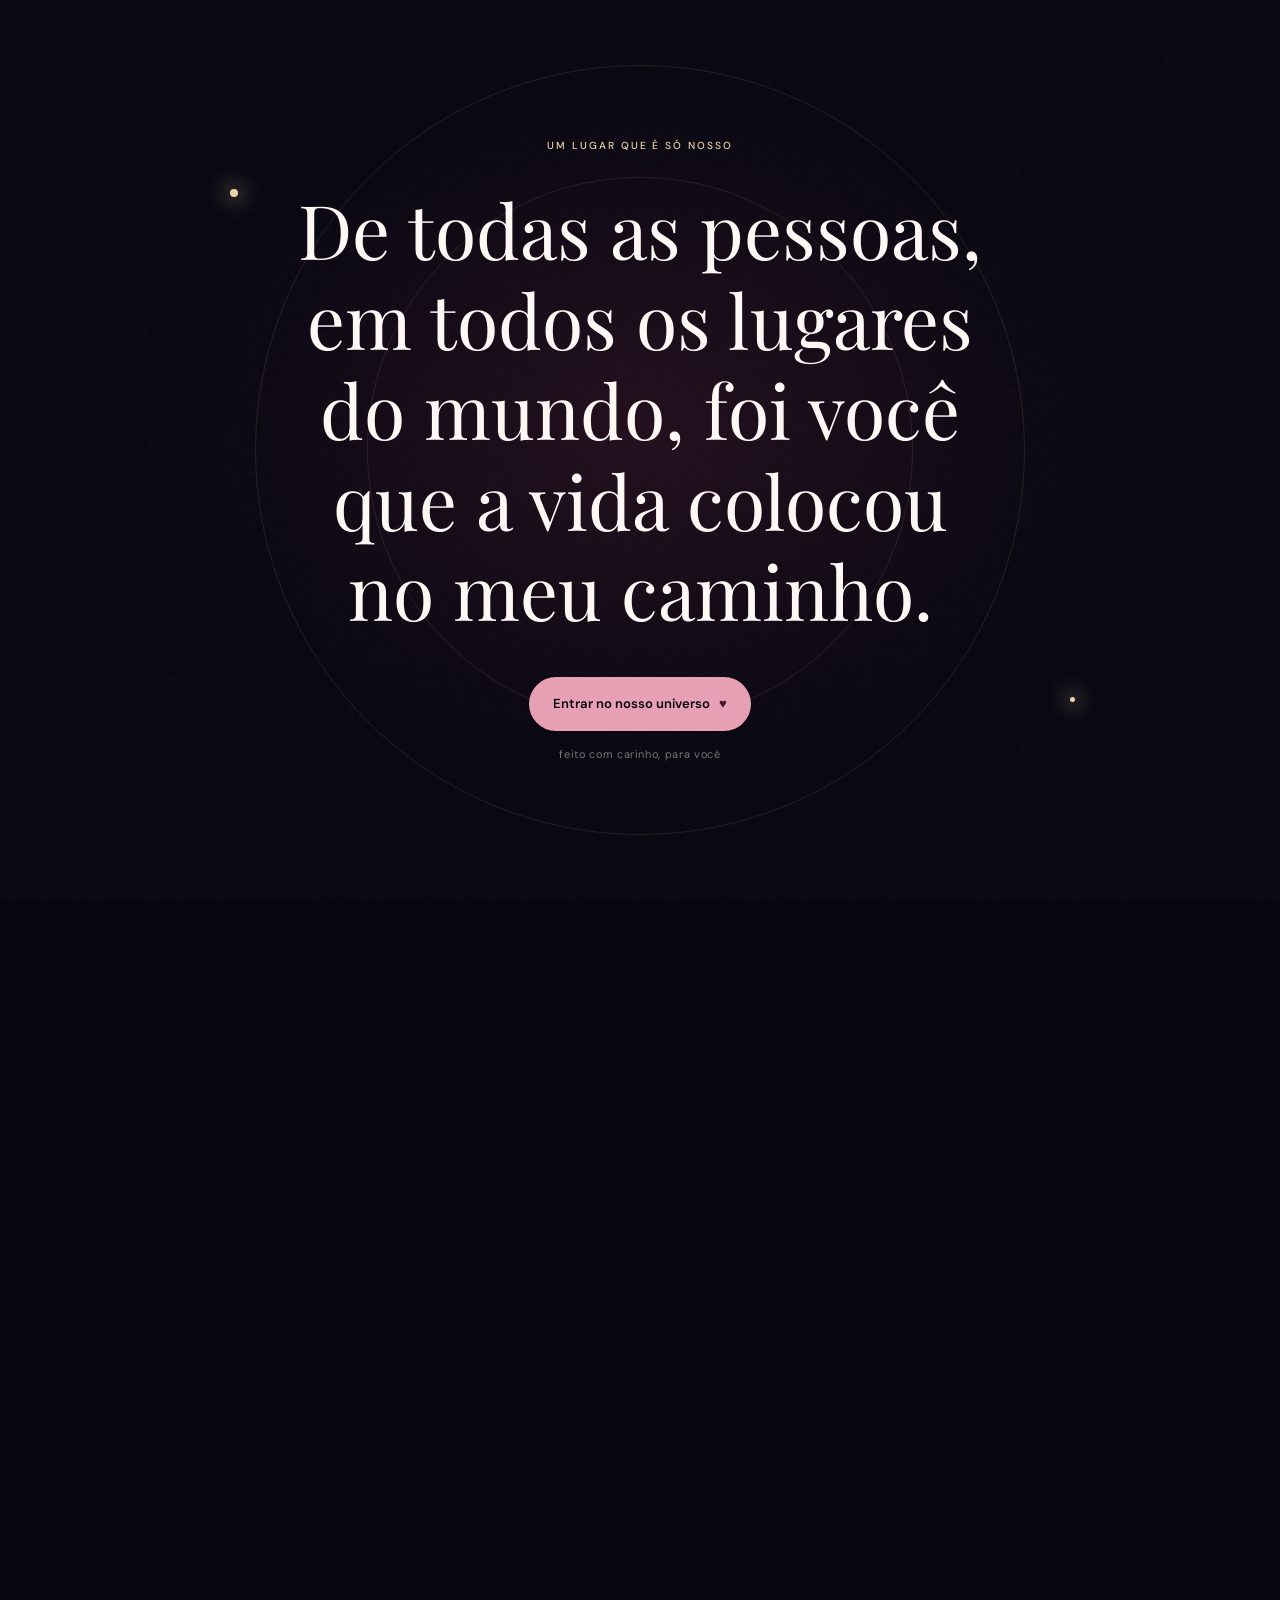
==== index.html @ 0da89ae6 "Publicação inicial - Nosso Universo" ====
<!doctype html>
<html lang="pt-BR">
<head>
	<meta charset="utf-8">
	<meta name="viewport" content="width=device-width, initial-scale=1">
	<meta name="theme-color" content="#080711">
	<meta name="description" content="Um pequeno universo feito de tudo o que existe entre nós.">
	<title>Nosso Universo</title>
	<link rel="preconnect" href="https://fonts.googleapis.com">
	<link rel="preconnect" href="https://fonts.gstatic.com" crossorigin>
	<link href="https://fonts.googleapis.com/css2?family=DM+Sans:wght@400;500;600&family=Playfair+Display:ital,wght@0,400;0,500;0,600;1,400;1,500&display=swap" rel="stylesheet">
	<link rel="stylesheet" href="style.css">
	<script src="config.js" defer></script>
	<script src="script.js" defer></script>
</head>
<body>
	<div class="ambient ambient--one" aria-hidden="true"></div>
	<div class="ambient ambient--two" aria-hidden="true"></div>
	<div class="site-stars" id="site-stars" aria-hidden="true"></div>

	<main>
		<section class="intro" id="intro" aria-labelledby="intro-title">
			<div class="intro__grain" aria-hidden="true"></div>
			<div class="intro__content">
				<p class="eyebrow intro__eyebrow">um lugar que é só nosso</p>
				<h1 id="intro-title">De todas as pessoas, em todos os lugares do mundo, foi você que a vida colocou no meu caminho.</h1>
				<button class="button button--primary intro__enter" id="enter-button" type="button">
					Entrar no nosso universo <span aria-hidden="true">&#9829;</span>
				</button>
				<span class="intro__hint">feito com carinho, para você</span>
			</div>
			<span class="intro__orbit intro__orbit--one" aria-hidden="true"></span>
			<span class="intro__orbit intro__orbit--two" aria-hidden="true"></span>
		</section>

		<div class="experience" id="experience" aria-hidden="true">
			<header class="topbar">
				<a class="wordmark" href="#inicio" aria-label="Nosso Universo, início"><span class="wordmark__spark">✳</span> nosso universo</a>
				<nav class="topbar__nav" aria-label="Navegação principal">
					<a href="#historia">Nossa história</a>
					<a href="#estrelas">O que amo</a>
					<a href="#carta">A carta</a>
				</nav>
				<div class="music" id="music-widget">
					<button class="music__toggle" id="music-toggle" type="button" aria-label="Tocar nossa música" title="Tocar nossa música">
						<span class="music__icon" aria-hidden="true">♪</span>
						<span class="music__bars" aria-hidden="true"><i></i><i></i><i></i></span>
					</button>
					<div class="music__details">
						<span class="music__title">a nossa música</span>
						<label class="music__volume" for="music-volume"><span class="sr-only">Volume</span><input id="music-volume" type="range" min="0" max="1" step="0.01" value="0.55"></label>
					</div>
					<audio id="our-audio" src="assets/audio/nossa-musica.mp3" loop preload="none"></audio>
				</div>
			</header>

			<section class="hero section-shell" id="inicio">
				<div class="hero__copy reveal">
					<p class="eyebrow">um universo inteiro cabe em nós</p>
					<h2>O meu lugar<br>favorito é <em>com você.</em></h2>
					<p class="hero__lead">Entre tantas possibilidades, existe essa certeza bonita: a vida fica mais leve quando é vivida ao seu lado.</p>
					<a class="text-link" href="#historia">Deslize para descobrir <span aria-hidden="true">↓</span></a>
				</div>
				<div class="hero__art" aria-hidden="true">
					<div class="hero__halo"></div>
					<div class="hero__moon"></div>
					<span class="hero__constellation hero__constellation--a">✦</span>
					<span class="hero__constellation hero__constellation--b">✧</span>
					<span class="hero__constellation hero__constellation--c">✦</span>
					<span class="hero__orbit-line"></span>
					<span class="hero__art-caption">sob o mesmo céu</span>
				</div>
				<span class="hero__index" aria-hidden="true">01 — 07</span>
			</section>

			<section class="story section-shell section-shell--line" id="historia">
				<div class="section-heading reveal">
					<p class="eyebrow">capítulo um</p>
					<h2>O caminho até <em>nós.</em></h2>
					<p class="section-heading__note">Cada instante que merece morar para sempre.</p>
				</div>
				<div class="timeline" id="timeline" aria-live="polite"></div>
				<p class="empty-note" id="timeline-empty">Nossa história está esperando pelas suas datas, fotos e palavras. Adicione as memórias em <code>config.js</code>.</p>
			</section>

			<section class="constellation section-shell" id="estrelas">
				<div class="section-heading section-heading--center reveal">
					<p class="eyebrow">capítulo dois</p>
					<h2>Tudo o que amo <em>em você.</em></h2>
					<p class="section-heading__note">Toque nas estrelas. Cada uma guarda um pedacinho do que sinto.</p>
				</div>
				<div class="star-field" id="star-field" aria-label="Estrelas com mensagens românticas"></div>
				<div class="star-message" id="star-message" aria-live="polite"><span class="star-message__spark" aria-hidden="true">✦</span><p>Há coisas bonitas que merecem ser descobertas devagar.</p></div>
				<button class="secret secret--star" id="secret-star" type="button" aria-label="Descobrir uma surpresa especial" title="Uma surpresa para você">✧</button>
			</section>

			<section class="album-section section-shell" id="galeria">
				<div class="section-heading section-heading--center reveal">
					<p class="eyebrow">capítulo três</p>
					<h2>Nossa história, página por página <span aria-hidden="true">&#10084;&#65039;</span></h2>
					<p class="section-heading__note">Um álbum para voltar aos instantes que fazem o nosso mundo.</p>
				</div>
				<div class="album-cover" id="album-cover">
					<div class="album-cover__book">
						<div class="album-cover__image-wrap"><img id="album-cover-image" alt="Fotografia na capa do álbum" fetchpriority="high"></div>
						<div class="album-cover__emboss" aria-hidden="true">✦</div>
						<div class="album-cover__title"><span>nosso universo</span><h3>Nossa história,<br>página por página <i aria-hidden="true">♥</i></h3></div>
					</div>
					<button class="button button--primary album-open" id="album-open" type="button">Abrir nosso álbum <span aria-hidden="true">↗</span></button>
				</div>
				<p class="album-resource-status" id="album-resource-status" aria-live="polite" hidden></p>
				<p class="album-error" id="album-error" aria-live="polite" hidden></p>
				<div class="album-reader" id="album-reader" hidden>
					<div class="album-book" id="album-book" aria-label="Álbum de memórias aberto">
						<div class="album-spread" id="album-spread" aria-live="polite"></div>
						<div class="album-turn-sheet" id="album-turn-sheet" aria-hidden="true"></div>
						<span class="album-book__spine" aria-hidden="true"></span>
					</div>
					<div class="album-controls">
						<button class="album-control" id="album-prev" type="button" aria-label="Virar para a página anterior" title="Página anterior">←</button>
						<p class="album-page-count" id="album-page-count" aria-live="polite"></p>
						<button class="album-control" id="album-next" type="button" aria-label="Virar para a próxima página" title="Próxima página">→</button>
					</div>
					<p class="album-swipe-hint">deslize ou use as setas para virar as páginas</p>
				</div>
			</section>

			<section class="small-world section-shell section-shell--line" id="mundo">
				<div class="section-heading reveal">
					<p class="eyebrow">capítulo três</p>
					<h2>O nosso pequeno <em>mundo.</em></h2>
					<p class="section-heading__note">Coisas pequenas que, juntas, viram tudo.</p>
				</div>
				<div class="memory-grid" id="memory-grid"></div>
				<p class="demo-note">Os cartões abaixo são exemplos editáveis, não lembranças reais. Troque pelos detalhes de vocês em <code>config.js</code>.</p>
				<button class="secret secret--heart" id="secret-heart" type="button" aria-label="Abrir uma lembrança escondida" title="Uma lembrança escondida"><span aria-hidden="true">♥</span></button>
			</section>

			<section class="letter-section section-shell section-shell--line" id="carta">
				<div class="section-heading section-heading--center reveal">
					<p class="eyebrow">capítulo cinco</p>
					<h2>Uma carta <em>só para você.</em></h2>
					<p class="section-heading__note">Escrevi com o coração. Abra quando quiser.</p>
				</div>
				<button class="envelope" id="envelope" type="button" aria-expanded="false" aria-controls="love-letter">
					<span class="envelope__letter" aria-hidden="true"><span>para você, com amor</span></span>
					<span class="envelope__body" aria-hidden="true"></span>
					<span class="envelope__flap" aria-hidden="true"></span>
					<span class="envelope__seal" aria-hidden="true">♥</span>
					<span class="envelope__instruction">toque para abrir</span>
				</button>
				<article class="love-letter" id="love-letter" hidden>
					<p class="love-letter__salute" id="letter-salutation">Meu amor,</p>
					<div class="love-letter__text" id="letter-text"></div>
					<p class="love-letter__signoff" id="letter-signoff">Com todo o meu amor.</p>
				</article>
				<button class="secret secret--envelope" id="secret-envelope" type="button" aria-label="Abrir mais uma surpresa" title="Mais uma surpresa">✉</button>
			</section>

			<section class="counter-section section-shell" id="contador">
				<div class="counter__ornament" aria-hidden="true">✧</div>
				<p class="eyebrow reveal">capítulo seis</p>
				<h2 class="reveal">Há todo esse tempo,<br>minha escolha continua <em>sendo você.</em></h2>
				<div class="counter" id="counter" aria-live="polite">
					<div class="counter__units" id="counter-units">
						<div class="counter__unit"><span id="count-days">0</span><small>dias</small></div>
						<span class="counter__separator">:</span>
						<div class="counter__unit"><span id="count-hours">00</span><small>horas</small></div>
						<span class="counter__separator">:</span>
						<div class="counter__unit"><span id="count-minutes">00</span><small>minutos</small></div>
						<span class="counter__separator">:</span>
						<div class="counter__unit"><span id="count-seconds">00</span><small>segundos</small></div>
					</div>
					<p class="counter__empty" id="counter-empty">O tempo de vocês começa a contar quando a data estiver em <code>config.js</code>.</p>
				</div>
			</section>

			<section class="finale" id="finale">
				<div class="finale__sky" id="finale-sky" aria-hidden="true"></div>
				<div class="finale__content" id="finale-content">
					<p class="eyebrow">e agora, o meu maior desejo</p>
					<h2>Quer saber qual é<br>o meu maior desejo?</h2>
					<button class="button button--primary" id="wish-button" type="button">Descobrir meu desejo <span aria-hidden="true">&#9829;</span></button>
				</div>
				<div class="finale__reveal" id="finale-reveal" aria-live="polite">
					<div class="finale__photos" id="finale-photos"></div>
					<p class="finale__wish">Que todas as minhas próximas histórias tenham você.</p>
					<p class="finale__love">Eu te amo. <span aria-hidden="true">&#9829;</span></p>
				</div>
				<div class="finale__footer">com amor, em todos os universos <span aria-hidden="true">✦</span></div>
			</section>
		</div>
	</main>

	<div class="modal" id="photo-modal" role="dialog" aria-modal="true" aria-label="Fotografia ampliada" hidden>
		<button class="modal__close" id="modal-close" type="button" aria-label="Fechar fotografia">×</button>
		<img class="modal__image" id="modal-image" alt="">
		<p class="modal__caption" id="modal-caption"></p>
	</div>
	<div class="toast" id="toast" role="status" aria-live="polite"></div>
</body>
</html>
---- style.css ----
:root {
  color-scheme: dark;
  --night: #080711;
  --wine: #42172b;
  --rose: #e8a0b5;
  --gold: #e9d4a7;
  --warm-white: #fff7f4;
  --muted: #b6aab0;
  --serif: "Playfair Display", "Iowan Old Style", Georgia, serif;
  --sans: "DM Sans", "Avenir Next", sans-serif;
  --pointer-x: 0px;
  --pointer-y: 0px;
  font-family: var(--sans);
  background: var(--night);
  color: var(--warm-white);
  font-synthesis: none;
  text-rendering: optimizeLegibility;
  scroll-behavior: smooth;
  scroll-padding-top: 5rem;
}

* { box-sizing: border-box; }
body { margin: 0; min-width: 320px; background: var(--night); color: var(--warm-white); overflow-x: hidden; }
body.is-open { overflow-y: auto; }
body.has-modal { overflow: hidden; }
button, input { font: inherit; }
button, a { -webkit-tap-highlight-color: transparent; }
button { color: inherit; }
a { color: inherit; text-decoration: none; }
button:focus-visible, a:focus-visible, input:focus-visible, img:focus-visible { outline: 2px solid var(--gold); outline-offset: 5px; }
[hidden] { display: none !important; }
.sr-only { position: absolute; width: 1px; height: 1px; padding: 0; margin: -1px; overflow: hidden; clip: rect(0, 0, 0, 0); white-space: nowrap; border: 0; }
.ambient { position: fixed; z-index: -2; width: 44rem; height: 44rem; border-radius: 50%; filter: blur(100px); opacity: .13; pointer-events: none; }
.ambient--one { top: 10%; left: -28rem; background: var(--wine); }
.ambient--two { top: 56%; right: -34rem; background: #75414f; opacity: .09; }
.site-stars { position: fixed; z-index: -1; inset: 0; pointer-events: none; overflow: hidden; opacity: .5; }
.site-star, .finale-star { position: absolute; left: var(--x); top: var(--y); width: var(--size); height: var(--size); border-radius: 50%; background: #fff8f1; opacity: .3; box-shadow: 0 0 7px rgba(255, 247, 244, .42); animation: twinkle 5s ease-in-out var(--delay) infinite alternate; }
@keyframes twinkle { to { opacity: .9; transform: scale(1.7); } }

.intro { position: fixed; z-index: 20; inset: 0; display: grid; place-items: center; min-height: 100svh; padding: 2rem 1.4rem; overflow: hidden; background: radial-gradient(ellipse at 50% 48%, rgba(66, 23, 43, .46), transparent 49%), #080711; transition: opacity 1.2s ease, transform 1.4s cubic-bezier(.7, 0, .2, 1), visibility 1.2s; }
.intro::before, .intro::after { position: absolute; content: ""; width: min(94vw, 48rem); aspect-ratio: 1; border: 1px solid rgba(233, 212, 167, .11); border-radius: 50%; transform: translate(var(--pointer-x), var(--pointer-y)); transition: transform 1s ease-out; }
.intro::after { width: min(68vw, 34rem); border-color: rgba(232, 160, 181, .12); }
.intro__grain { position: absolute; inset: 0; opacity: .12; background-image: url("data:image/svg+xml,%3Csvg viewBox='0 0 180 180' xmlns='http://www.w3.org/2000/svg'%3E%3Cfilter id='n'%3E%3CfeTurbulence type='fractalNoise' baseFrequency='.9' numOctaves='4' stitchTiles='stitch'/%3E%3C/filter%3E%3Crect width='100%25' height='100%25' filter='url(%23n)' opacity='.18'/%3E%3C/svg%3E"); pointer-events: none; }
.intro__content { position: relative; z-index: 1; display: flex; flex-direction: column; align-items: center; width: min(100%, 51rem); text-align: center; animation: intro-rise 1.8s .25s both; }
@keyframes intro-rise { from { opacity: 0; transform: translateY(24px); } to { opacity: 1; transform: translateY(0); } }
.eyebrow { margin: 0 0 1.35rem; color: var(--gold); font-size: .64rem; font-weight: 500; letter-spacing: .19em; text-transform: uppercase; }
.intro__eyebrow { margin-bottom: 2rem; }
.intro h1 { max-width: 48rem; margin: 0; font-family: var(--serif); font-size: clamp(2.15rem, 6vw, 4.7rem); font-weight: 400; line-height: 1.2; text-wrap: balance; }
.button { position: relative; display: inline-flex; min-height: 3.4rem; align-items: center; justify-content: center; gap: .55rem; padding: .8rem 1.45rem; border: 1px solid transparent; border-radius: 999px; cursor: pointer; transition: transform .3s ease, box-shadow .3s ease, background .3s ease; }
.button:hover { transform: translateY(-3px); box-shadow: 0 12px 35px rgba(232, 160, 181, .16); }
.button:active { transform: translateY(0) scale(.98); }
.button--primary { margin-top: 2.6rem; color: var(--night); background: var(--rose); font-size: .82rem; font-weight: 600; }
.button--primary span { color: var(--wine); }
.intro__hint { margin-top: 1rem; color: rgba(255, 247, 244, .45); font-size: .68rem; letter-spacing: .06em; }
.intro__orbit { position: absolute; width: 8px; height: 8px; border-radius: 50%; background: var(--gold); box-shadow: 0 0 20px 5px rgba(233, 212, 167, .35); }
.intro__orbit--one { top: 21%; left: 18%; animation: float 8s ease-in-out infinite; }
.intro__orbit--two { right: 16%; bottom: 22%; width: 5px; height: 5px; animation: float 11s ease-in-out infinite reverse; }
@keyframes float { 50% { transform: translate(15px, -20px); } }
.intro.is-leaving { opacity: 0; transform: scale(1.06); visibility: hidden; }

.experience { opacity: 0; visibility: hidden; transition: opacity 1.4s ease; }
.experience.is-entering { opacity: 1; visibility: visible; }
.topbar { position: absolute; z-index: 5; top: 0; left: 0; display: flex; width: 100%; height: 5.2rem; align-items: center; justify-content: space-between; padding: 0 clamp(1.2rem, 6vw, 6rem); border-bottom: 1px solid rgba(255, 247, 244, .07); background: rgba(8, 7, 17, .45); backdrop-filter: blur(18px); }
.wordmark { display: flex; align-items: center; gap: .55rem; font-family: var(--serif); font-size: 1.05rem; }
.wordmark__spark { color: var(--gold); font-family: var(--sans); font-size: .95rem; }
.topbar__nav { display: flex; gap: clamp(1rem, 3vw, 2.6rem); color: #c9bec2; font-size: .72rem; }
.topbar__nav a { transition: color .2s ease; }
.topbar__nav a:hover { color: var(--rose); }
.music { display: flex; align-items: center; gap: .65rem; }
.music__toggle { position: relative; display: grid; width: 2.6rem; height: 2.6rem; place-items: center; border: 1px solid rgba(233, 212, 167, .35); border-radius: 50%; background: rgba(255,255,255,.025); cursor: pointer; }
.music__icon { color: var(--gold); font-size: 1.15rem; }
.music__bars { position: absolute; bottom: -.25rem; display: flex; height: 0; align-items: end; gap: 2px; opacity: 0; transition: opacity .25s; }
.music__bars i { width: 2px; height: 5px; background: var(--rose); animation: equalize .5s ease-in-out infinite alternate; }
.music__bars i:nth-child(2) { animation-delay: .2s; }.music__bars i:nth-child(3) { animation-delay: .35s; }
.music.is-playing .music__bars { opacity: 1; }
@keyframes equalize { to { height: 12px; } }
.music__details { display: grid; gap: .24rem; }
.music__title { color: #ddd1d2; font-size: .61rem; white-space: nowrap; }
.music__volume input { display: block; width: 5rem; height: 3px; accent-color: var(--rose); cursor: pointer; }
.music.is-unavailable .music__title { color: #ad979c; }

.section-shell { position: relative; width: min(100% - 3rem, 74rem); margin-inline: auto; padding-block: clamp(6rem, 12vw, 10.5rem); }
.section-shell--line { border-top: 1px solid rgba(255, 247, 244, .1); }
.hero { display: grid; min-height: min(100svh, 900px); grid-template-columns: 1.08fr .92fr; align-items: center; padding-top: 9rem; padding-bottom: 6rem; }
.hero__copy { position: relative; z-index: 1; max-width: 34rem; padding-bottom: 2rem; }
.hero h2, .section-heading h2, .counter-section h2 { margin: 0; font-family: var(--serif); font-size: clamp(2.6rem, 6.3vw, 5.25rem); font-weight: 400; line-height: 1.06; text-wrap: balance; }
h2 em { color: var(--rose); font-weight: 400; }
.hero__lead { max-width: 26rem; margin: 1.8rem 0 2rem; color: var(--muted); font-size: .95rem; line-height: 1.8; }
.text-link { display: inline-flex; align-items: center; gap: .8rem; color: var(--gold); font-size: .74rem; }
.text-link span { font-size: 1rem; transition: transform .2s; }
.text-link:hover span { transform: translateY(4px); }
.hero__art { position: relative; display: grid; min-height: 26rem; place-items: center; transform: translate(var(--pointer-x), var(--pointer-y)); transition: transform 1s ease-out; }
.hero__halo { position: absolute; width: min(90%, 28rem); aspect-ratio: 1; border: 1px solid rgba(233, 212, 167, .16); border-radius: 50%; box-shadow: 0 0 100px rgba(66, 23, 43, .18), inset 0 0 60px rgba(66, 23, 43, .1); }
.hero__moon { position: relative; width: clamp(10rem, 27vw, 18rem); aspect-ratio: 1; border-radius: 50%; background: radial-gradient(circle at 35% 33%, #f8e2d4 0, #e8a0b5 16%, #a65872 38%, #42172b 72%, rgba(8,7,17,.4) 74%); box-shadow: 0 0 65px rgba(232, 160, 181, .18), inset -18px -20px 35px rgba(8,7,17,.6); }
.hero__moon::after { position: absolute; inset: -2rem; border: 1px solid rgba(232, 160, 181, .22); border-radius: 50%; content: ""; transform: scaleY(.26) rotate(-23deg); }
.hero__orbit-line { position: absolute; width: 110%; height: 32%; border: 1px solid rgba(233, 212, 167, .4); border-radius: 50%; transform: rotate(-23deg); }
.hero__constellation { position: absolute; z-index: 1; color: var(--gold); text-shadow: 0 0 18px var(--gold); }
.hero__constellation--a { top: 18%; left: 25%; font-size: 1.1rem; }.hero__constellation--b { top: 27%; right: 16%; color: var(--rose); font-size: 1.5rem; }.hero__constellation--c { bottom: 17%; right: 27%; font-size: .8rem; }
.hero__art-caption { position: absolute; right: 4%; bottom: 5%; color: rgba(233,212,167,.62); font-family: var(--serif); font-size: .9rem; font-style: italic; }
.hero__index { position: absolute; right: 0; bottom: 3.3rem; color: rgba(255,247,244,.36); font-size: .6rem; letter-spacing: .12em; }
.section-heading { max-width: 42rem; margin-bottom: 3.5rem; }
.section-heading h2 { font-size: clamp(2.5rem, 5.7vw, 4.3rem); }
.section-heading__note { margin: 1.1rem 0 0; color: var(--muted); font-size: .88rem; line-height: 1.7; }
.section-heading--center { margin-inline: auto; text-align: center; }
.reveal { opacity: 0; transform: translateY(25px); transition: opacity .8s ease, transform .8s cubic-bezier(.2,.7,.2,1); }
.reveal.is-visible { opacity: 1; transform: translateY(0); }

.timeline { position: relative; display: grid; gap: 2.5rem; padding-block: .5rem; }
.timeline:empty { display: none; }
.timeline:before { position: absolute; top: 1.5rem; bottom: 1.5rem; left: 50%; width: 1px; background: linear-gradient(transparent, rgba(233,212,167,.5), rgba(232,160,181,.28), transparent); content: ""; }
.timeline-item { position: relative; display: grid; width: calc(50% - 2.5rem); grid-template-columns: minmax(0, 1.1fr) minmax(0, .9fr); align-items: center; gap: 1.5rem; }
.timeline-item--right { margin-left: calc(50% + 2.5rem); }
.timeline-item__dot { position: absolute; top: 50%; right: -3.08rem; width: 9px; height: 9px; border: 1px solid var(--gold); border-radius: 50%; background: var(--night); box-shadow: 0 0 14px rgba(233,212,167,.5); transform: translateY(-50%); }
.timeline-item--right .timeline-item__dot { right: auto; left: -3.08rem; }
.photo-button, .photo-placeholder { display: grid; width: 100%; aspect-ratio: 1.15; place-items: center; overflow: hidden; border: 1px solid rgba(233,212,167,.18); background: linear-gradient(145deg, rgba(66,23,43,.48), rgba(255,247,244,.035)); }
.photo-button { padding: 0; cursor: zoom-in; }.photo-button img { width: 100%; height: 100%; object-fit: cover; transition: transform .55s; }.photo-button:hover img { transform: scale(1.045); }
.photo-placeholder { align-content: center; gap: .45rem; color: rgba(233,212,167,.65); }.photo-placeholder span { font-size: 1.5rem; }.photo-placeholder small { font-size: .61rem; letter-spacing: .08em; text-transform: uppercase; }
.timeline-item__copy h3 { margin: .4rem 0 .55rem; font-family: var(--serif); font-size: 1.55rem; font-weight: 400; }.timeline-item__copy > p:last-child { margin: 0; color: var(--muted); font-size: .79rem; line-height: 1.7; }.timeline-item__copy .eyebrow { margin: 0; font-size: .57rem; }
.empty-note { margin: 0 auto; max-width: 32rem; padding: 1.5rem; border: 1px solid rgba(233,212,167,.15); color: var(--muted); font-size: .78rem; line-height: 1.8; text-align: center; }
code { color: var(--gold); font-family: var(--sans); font-size: .93em; }

.constellation { min-height: 47rem; overflow: hidden; }
.star-field { position: relative; width: min(100%, 59rem); height: clamp(20rem, 47vw, 31rem); margin: 0 auto; border: 1px solid rgba(233,212,167,.1); background: radial-gradient(ellipse at 50% 50%, rgba(66,23,43,.18), transparent 68%); }
.star-field::before, .star-field::after { position: absolute; inset: 12% 18%; border: 1px solid rgba(233,212,167,.07); border-radius: 50%; content: ""; transform: rotate(-18deg); pointer-events: none; }
.star-field::after { inset: 24% 7%; transform: rotate(17deg); }
.reason-star { position: absolute; left: var(--x); top: var(--y); display: grid; width: 2.55rem; height: 2.55rem; place-items: center; border: 0; border-radius: 50%; background: transparent; color: rgba(233,212,167,.58); cursor: pointer; transform: translate(-50%,-50%); transition: color .35s, text-shadow .35s, scale .35s; animation: star-pulse 4.5s ease-in-out var(--delay) infinite; }
.reason-star span { font-size: 1rem; }.reason-star:hover, .reason-star.is-discovered { color: var(--rose); text-shadow: 0 0 15px var(--rose); scale: 1.3; }.reason-star.is-current { color: var(--gold); text-shadow: 0 0 18px var(--gold); }
@keyframes star-pulse { 50% { opacity: .54; } }
.star-message { display: flex; min-height: 4.5rem; align-items: center; justify-content: center; gap: .7rem; max-width: 35rem; margin: 1.2rem auto 0; padding: .8rem 1.2rem; color: var(--muted); text-align: center; transition: color .5s, transform .5s; }
.star-message.is-lit { color: var(--warm-white); transform: translateY(-3px); }.star-message__spark { color: var(--gold); }.star-message p { margin: 0; font-family: var(--serif); font-size: 1.05rem; font-style: italic; line-height: 1.6; }
.secret { position: absolute; display: grid; width: 2.7rem; height: 2.7rem; place-items: center; border: 1px solid rgba(233,212,167,.28); border-radius: 50%; background: rgba(8,7,17,.65); color: var(--gold); cursor: pointer; transition: transform .3s, box-shadow .3s; }
.secret:hover { transform: scale(1.14) rotate(8deg); box-shadow: 0 0 25px rgba(233,212,167,.17); }.secret--star { top: 17%; right: 11%; }
.memory-grid { display: grid; grid-template-columns: repeat(3, 1fr); gap: .9rem; perspective: 1000px; }
.memory-card { min-height: 12.5rem; padding: 0; border: 0; background: transparent; cursor: pointer; perspective: 850px; text-align: left; }
.memory-card__inner { position: relative; display: block; width: 100%; height: 100%; min-height: 12.5rem; transition: transform .7s cubic-bezier(.2,.7,.2,1); transform-style: preserve-3d; }.memory-card.is-flipped .memory-card__inner { transform: rotateY(180deg); }
.memory-card__face { position: absolute; inset: 0; display: flex; flex-direction: column; justify-content: space-between; padding: 1.3rem; border: 1px solid rgba(233,212,167,.16); backface-visibility: hidden; background: linear-gradient(145deg, rgba(66,23,43,.34), rgba(255,247,244,.025)); }
.memory-card__front small, .memory-card__back small { color: var(--gold); font-size: .56rem; letter-spacing: .14em; }.memory-card__front strong { max-width: 13rem; font-family: var(--serif); font-size: 1.35rem; font-weight: 400; line-height: 1.3; }.memory-card__front i { align-self: flex-end; color: var(--rose); font-size: 1.1rem; font-style: normal; }
.memory-card__back { justify-content: center; gap: 1.2rem; background: linear-gradient(145deg, rgba(66,23,43,.72), rgba(26,16,30,.82)); transform: rotateY(180deg); }.memory-card__back span { color: #e5d9db; font-family: var(--serif); font-size: 1.05rem; line-height: 1.5; }
.demo-note { margin: 1.2rem 0 0; color: rgba(182,170,176,.7); font-size: .69rem; line-height: 1.7; }.secret--heart { right: 0; bottom: 5rem; color: var(--rose); }

.album-section { width: min(100% - 3rem, 78rem); padding-bottom: clamp(6rem, 12vw, 10rem); }
.album-loading, .album-error, .album-resource-status { max-width: 38rem; margin: 1rem auto 0; padding: 1rem 1.2rem; border: 1px solid rgba(233,212,167,.15); color: var(--muted); font-size: .72rem; line-height: 1.7; text-align: center; }
.album-error { border-color: rgba(232,160,181,.3); color: #dec2ca; }
.album-cover { display: grid; justify-items: center; gap: 2rem; padding: 1rem 0 2rem; perspective: 1600px; animation: album-arrive .9s both; }
@keyframes album-arrive { from { opacity: 0; transform: translateY(20px); } to { opacity: 1; transform: translateY(0); } }
.album-cover__book { position: relative; display: flex; width: min(82vw, 30rem); aspect-ratio: .76; align-items: center; justify-content: center; overflow: hidden; border: 1px solid rgba(233,212,167,.7); border-radius: 4px 12px 12px 4px; background: radial-gradient(ellipse at 70% 22%, rgba(232,160,181,.18), transparent 40%), linear-gradient(105deg, #28101d 0 4%, #42172b 4.5% 100%); box-shadow: 12px 18px 0 -7px #26111b, 17px 25px 48px rgba(0,0,0,.52), inset 8px 0 10px rgba(0,0,0,.25); transform-style: preserve-3d; transition: transform .85s cubic-bezier(.2,.7,.2,1), box-shadow .85s; }
.album-cover__book::before { position: absolute; inset: .65rem; border: 1px solid rgba(233,212,167,.38); border-radius: 2px 8px 8px 2px; content: ""; pointer-events: none; }
.album-cover__image-wrap { position: absolute; inset: 9% 12%; overflow: hidden; border: 5px solid #e8d5bf; background: #23101b; box-shadow: 0 10px 24px rgba(0,0,0,.34); transform: translateZ(2px); }
.album-cover__image-wrap img { display: block; width: 100%; height: 100%; object-fit: contain; background: #1a1017; }
.album-cover__title { position: absolute; z-index: 1; right: 12%; bottom: 12%; left: 12%; padding: 1rem .7rem; background: rgba(36,12,25,.79); color: var(--warm-white); text-align: center; text-shadow: 0 2px 12px #160912; }
.album-cover__title > span { color: var(--gold); font-size: .54rem; letter-spacing: .22em; text-transform: uppercase; }
.album-cover__title h3 { margin: .45rem 0 0; font-family: var(--serif); font-size: clamp(1.35rem, 4vw, 2rem); font-weight: 400; line-height: 1.25; }.album-cover__title i { color: var(--rose); font-size: .8em; font-style: normal; }
.album-cover__emboss { position: absolute; z-index: 2; top: 5%; right: 9%; color: var(--gold); font-size: 1.2rem; text-shadow: 0 0 15px rgba(233,212,167,.6); }
.album-open { margin-top: .2rem; }
.album-cover.is-opening .album-cover__book { transform: rotateY(-27deg) translateX(-8%); box-shadow: 28px 20px 50px rgba(0,0,0,.5); }
.album-reader { position: relative; width: 100%; perspective: 1800px; animation: album-arrive .6s both; }.album-reader.is-closing { animation: album-close .65s both; }
@keyframes album-close { to { opacity: 0; transform: scale(.94) translateY(14px); filter: blur(4px); } }
.album-book { position: relative; width: 100%; touch-action: pan-y; transform-style: preserve-3d; }
.album-spread { position: relative; display: grid; grid-template-columns: 1fr 1fr; min-height: 38rem; overflow: hidden; border: 1px solid rgba(233,212,167,.26); border-radius: 5px; background: #d8c6b3; box-shadow: 0 28px 75px rgba(0,0,0,.43), 0 0 0 7px rgba(66,23,43,.4), inset 0 0 20px rgba(53,26,34,.16); transform-style: preserve-3d; }
.album-spread::before { position: absolute; z-index: 4; top: 0; bottom: 0; left: 50%; width: 22px; background: linear-gradient(90deg, rgba(42,25,26,.1), rgba(38,21,24,.23) 45%, rgba(255,255,255,.32) 50%, rgba(44,23,24,.16)); content: ""; pointer-events: none; transform: translateX(-50%); }
.album-page { position: relative; min-width: 0; padding: 1rem; background: #eee2d0; color: #3d2930; }
.album-page--left { background: linear-gradient(90deg, #e1d1bf, #f3e8d8 10%, #f3e8d8); }.album-page--right { background: linear-gradient(90deg, #f3e8d8, #f3e8d8 90%, #e1d1bf); }
.album-page__paper { position: relative; display: flex; min-height: 36rem; height: 100%; flex-direction: column; padding: 1.4rem clamp(1.05rem, 2.3vw, 2rem) 2.6rem; border: 1px solid rgba(145,105,82,.12); background-color: #f2e8d9; background-image: radial-gradient(rgba(99,67,50,.08) .55px, transparent .7px), linear-gradient(115deg, rgba(255,255,255,.32), transparent 45%); background-size: 5px 5px, auto; box-shadow: inset 0 0 24px rgba(107,73,53,.075); }
.album-page--left .album-page__paper { box-shadow: inset -14px 0 18px -18px rgba(62,34,36,.55); }.album-page--right .album-page__paper { box-shadow: inset 14px 0 18px -18px rgba(62,34,36,.55); }
.album-page__heading { position: relative; z-index: 1; margin: .1rem 0 .85rem; text-align: center; }.album-page__label { color: #987452; font-size: .5rem; letter-spacing: .18em; text-transform: uppercase; }.album-page__heading h3 { max-width: 20rem; margin: .35rem auto 0; color: #4a2d37; font-family: var(--serif); font-size: clamp(1.2rem, 2vw, 1.75rem); font-weight: 400; line-height: 1.2; text-wrap: balance; }
.album-page__content { display: grid; flex: 1; min-height: 0; align-content: center; align-items: center; justify-items: center; gap: .55rem; }.album-content--duas-fotos { grid-template-columns: repeat(2, minmax(0,1fr)); }.album-content--destaque-romantico { grid-template-columns: 1.1fr .9fr; grid-template-rows: repeat(2, minmax(0,1fr)); }.album-content--mosaico-delicado, .album-content--scrapbook-divertido, .album-content--lembrancas-com-video { grid-template-columns: repeat(2, minmax(0,1fr)); grid-template-rows: repeat(2, minmax(0,1fr)); }.album-content--foto-e-videos { grid-template-columns: repeat(2, minmax(0,1fr)); grid-template-rows: 1.08fr .92fr; }.album-content--foto-e-video { grid-template-columns: repeat(2, minmax(0,1fr)); }
.album-content--destaque-romantico .album-photo:first-child { grid-row: span 2; }.album-content--foto-e-videos .album-photo:first-child { grid-row: span 2; }
.album-photo { position: relative; display: flex; width: 100%; min-width: 0; max-height: 100%; flex-direction: column; align-items: stretch; padding: .35rem .35rem .48rem; border: 1px solid rgba(83,57,51,.13); background: #fffaf0; box-shadow: 0 5px 12px rgba(58,38,38,.22); cursor: zoom-in; transform: rotate(var(--photo-tilt, 0deg)); transition: transform .35s ease, box-shadow .35s ease; }.album-photo:hover { z-index: 2; box-shadow: 0 9px 18px rgba(58,38,38,.27); transform: rotate(0) translateY(-3px) scale(1.02); }.album-photo--2 { --photo-tilt: 1.4deg; }.album-photo--3 { --photo-tilt: -1.6deg; }.album-photo--4 { --photo-tilt: 1deg; }
.album-photo img { display: block; width: 100%; height: 100%; min-height: 0; max-height: 15rem; flex: 1; object-fit: contain; background: #2a1c24; }.album-photo span { overflow: hidden; padding: .35rem .1rem 0; color: #765b57; font-family: var(--serif); font-size: .55rem; text-align: center; text-overflow: ellipsis; white-space: nowrap; }.album-photo .album-photo__missing { display: grid; min-height: 5rem; flex: 1; place-items: center; padding: .65rem; color: #765b57; font-size: .67rem; white-space: normal; }
.album-page__note { max-width: 25rem; margin: .75rem auto .3rem; color: #755e59; font-family: var(--serif); font-size: .78rem; font-style: italic; line-height: 1.45; text-align: center; }.album-page__footer { position: absolute; right: 1.4rem; bottom: .8rem; left: 1.4rem; color: #987c6d; font-size: .47rem; letter-spacing: .1em; text-align: center; text-transform: uppercase; }
.album-video { position: relative; display: grid; width: 100%; min-width: 0; min-height: 0; align-self: stretch; margin: 0; padding: .32rem .32rem 1.35rem; border: 1px solid rgba(83,57,51,.18); background: #fffaf0; box-shadow: 0 5px 12px rgba(58,38,38,.2); }.album-video video { display: block; width: 100%; height: 100%; min-height: 0; max-height: 14rem; object-fit: contain; background: #20151d; }.album-video__play { position: absolute; top: calc(50% - .6rem); left: 50%; display: grid; width: 2.6rem; height: 2.6rem; place-items: center; border: 1px solid rgba(255,247,244,.8); border-radius: 50%; background: rgba(66,23,43,.84); color: var(--warm-white); cursor: pointer; transform: translate(-50%,-50%); transition: transform .25s, background .25s; }.album-video__play:hover { background: #7a354f; transform: translate(-50%,-50%) scale(1.08); }.album-video__play span { margin-left: .14rem; font-size: .8rem; }.album-video.is-playing .album-video__play { opacity: 0; pointer-events: none; }.album-video figcaption { position: absolute; right: .3rem; bottom: .35rem; left: .3rem; color: #765b57; font-family: var(--serif); font-size: .58rem; font-style: italic; text-align: center; }
.album-closing { display: flex; flex: 1; flex-direction: column; align-items: center; justify-content: center; padding: 1rem .4rem; text-align: center; }.album-closing__ornament { color: #b38d58; font-size: 1.8rem; text-shadow: 0 0 12px rgba(179,141,88,.35); }.album-closing p { max-width: 21rem; margin: 1.1rem 0 1.8rem; color: #533744; font-family: var(--serif); font-size: clamp(1.3rem, 2.5vw, 2rem); font-style: italic; line-height: 1.5; text-wrap: balance; }.album-continue { min-height: 2.8rem; margin: 0; padding-inline: 1rem; font-size: .68rem; }
.album-fallback { display: flex; flex: 1; flex-direction: column; justify-content: center; gap: .75rem; padding: 1rem clamp(.8rem, 4vw, 2rem); color: #664f50; font-family: var(--serif); font-size: clamp(.9rem, 1.5vw, 1.1rem); line-height: 1.7; text-align: center; }.album-fallback p { margin: 0; }
.album-book__spine { position: absolute; z-index: 5; top: .4rem; bottom: .4rem; left: 50%; width: 1px; background: rgba(134,94,58,.38); box-shadow: 0 0 8px rgba(72,46,36,.2); pointer-events: none; }
.album-turn-sheet { position: absolute; z-index: 6; top: 0; right: 0; bottom: 0; width: 50%; border: 1px solid rgba(126,91,70,.2); background: linear-gradient(90deg, #d6c3ad, #f2e8d8 10%, #f2e8d8 85%, #dfcfbb); opacity: 0; backface-visibility: hidden; transform: rotateY(0); transform-origin: left center; pointer-events: none; }
.album-book.turn-next .album-turn-sheet { opacity: 1; animation: sheet-next .82s cubic-bezier(.45,.02,.22,1) both; }.album-book.turn-prev .album-turn-sheet { right: auto; left: 0; transform-origin: right center; opacity: 1; animation: sheet-prev .82s cubic-bezier(.45,.02,.22,1) both; }
@keyframes sheet-next { 0% { transform: rotateY(0); } 50% { box-shadow: -15px 4px 25px rgba(50,29,30,.24); } 100% { transform: rotateY(-180deg); } }@keyframes sheet-prev { 0% { transform: rotateY(0); } 50% { box-shadow: 15px 4px 25px rgba(50,29,30,.24); } 100% { transform: rotateY(180deg); } }
.album-controls { display: flex; align-items: center; justify-content: center; gap: 1.6rem; margin: 1.3rem auto 0; }.album-control { display: grid; width: 2.8rem; height: 2.8rem; place-items: center; border: 1px solid rgba(233,212,167,.36); border-radius: 50%; background: rgba(66,23,43,.3); color: var(--gold); font-size: 1.1rem; cursor: pointer; transition: background .25s, transform .25s, opacity .25s; }.album-control:hover:not(:disabled) { background: rgba(232,160,181,.18); transform: scale(1.06); }.album-control:disabled { opacity: .3; cursor: default; }.album-page-count { min-width: 9rem; margin: 0; color: rgba(255,247,244,.68); font-size: .65rem; letter-spacing: .08em; text-align: center; }.album-swipe-hint { margin: .55rem 0 0; color: rgba(182,170,176,.65); font-size: .58rem; text-align: center; }.album-reader.is-opening { animation: album-reader-open .85s both; }
@keyframes album-reader-open { from { opacity: 0; transform: rotateY(-9deg) scale(.96); } to { opacity: 1; transform: rotateY(0) scale(1); } }

.letter-section { display: grid; justify-items: center; }.letter-section .section-heading { margin-bottom: 2rem; }
.envelope { position: relative; width: min(84vw, 23rem); height: 15rem; margin: 1.5rem auto 2rem; padding: 0; border: 0; background: transparent; cursor: pointer; perspective: 1000px; }
.envelope__body { position: absolute; inset: 2.4rem 0 1.5rem; z-index: 2; background: linear-gradient(140deg, #5d273e, #351523); clip-path: polygon(0 0, 50% 60%, 100% 0, 100% 100%, 0 100%); box-shadow: 0 20px 50px rgba(0,0,0,.3); }
.envelope__flap { position: absolute; top: 2.4rem; left: 0; z-index: 3; width: 100%; height: 60%; background: linear-gradient(140deg, #7a3d54, #57223a); clip-path: polygon(0 0, 100% 0, 50% 100%); transform-origin: top; transition: transform .75s cubic-bezier(.3,.7,.2,1), z-index .01s .4s; }
.envelope__letter { position: absolute; z-index: 1; top: 3.4rem; left: 8%; display: grid; width: 84%; height: 8rem; place-items: start center; padding-top: 2.3rem; background: #f2e7dc; color: #744354; font-family: var(--serif); font-size: .87rem; font-style: italic; transition: transform .8s .2s; }
.envelope__seal { position: absolute; z-index: 4; top: 6.3rem; left: calc(50% - 1.15rem); display: grid; width: 2.3rem; height: 2.3rem; place-items: center; border: 1px solid rgba(233,212,167,.65); border-radius: 50%; background: #792d49; color: var(--gold); font-size: .8rem; transition: opacity .3s; }
.envelope__instruction { position: absolute; right: 0; bottom: -.5rem; left: 0; color: var(--muted); font-size: .65rem; letter-spacing: .08em; text-align: center; }
.envelope.is-open .envelope__flap { z-index: 0; transform: rotateX(180deg); }.envelope.is-open .envelope__letter { transform: translateY(-4rem); }.envelope.is-open .envelope__seal { opacity: 0; }
.love-letter { width: min(100%, 37rem); padding: clamp(1.6rem, 6vw, 3.5rem); border: 1px solid rgba(233,212,167,.35); background: repeating-linear-gradient(#f5ebdf 0 2.3rem, #e8d9cb 2.35rem 2.4rem); color: #39232c; box-shadow: 0 24px 70px rgba(0,0,0,.3); animation: paper-in .8s both; }
@keyframes paper-in { from { opacity: 0; transform: translateY(16px) rotate(-1deg); } to { opacity: 1; transform: translateY(0) rotate(0); } }
.love-letter__salute, .love-letter__signoff { font-family: var(--serif); font-size: 1.2rem; font-style: italic; }.love-letter__text { color: #513842; font-family: var(--serif); font-size: .98rem; line-height: 2.34rem; }.love-letter__text p { margin: 0 0 1.15rem; }.love-letter__signoff { margin-bottom: 0; text-align: right; }.secret--envelope { top: 50%; right: 0; }

.counter-section { display: flex; flex-direction: column; align-items: center; padding-block: 8rem 10rem; text-align: center; }.counter__ornament { margin-bottom: 1rem; color: var(--gold); font-size: 1.4rem; }.counter-section h2 { max-width: 46rem; font-size: clamp(2.25rem, 5vw, 3.8rem); }.counter { width: 100%; margin-top: 3rem; }.counter__units { display: flex; align-items: start; justify-content: center; gap: clamp(.55rem, 3vw, 2rem); }.counter__unit { display: grid; gap: .5rem; min-width: 3.5rem; }.counter__unit span { color: var(--gold); font-family: var(--serif); font-size: clamp(2rem, 6vw, 4rem); font-variant-numeric: tabular-nums; line-height: 1; }.counter__unit small { color: var(--muted); font-size: .63rem; }.counter__separator { padding-top: .2rem; color: rgba(233,212,167,.42); font-family: var(--serif); font-size: 2.3rem; }.counter__empty { max-width: 29rem; margin: 0 auto; color: var(--muted); font-size: .78rem; line-height: 1.8; }

.finale { position: relative; display: grid; min-height: min(100svh, 900px); place-items: center; overflow: hidden; border-top: 1px solid rgba(233,212,167,.14); background: radial-gradient(ellipse at 50% 68%, rgba(66,23,43,.55), transparent 55%), #080711; text-align: center; transition: background 2s ease; }
.finale.is-revealing { background: radial-gradient(ellipse at 50% 50%, rgba(26,12,24,.98), #030207 74%); }
.finale__sky { position: absolute; inset: 0; overflow: hidden; }.finale-star { width: 2px; height: 2px; opacity: .45; }.finale__content { position: relative; z-index: 2; padding: 2rem 1.2rem; transition: opacity 1s, transform 1s; }.finale__content h2 { margin: 0; font-family: var(--serif); font-size: clamp(2.35rem, 6.3vw, 5rem); font-weight: 400; line-height: 1.15; text-wrap: balance; }.finale__content .button { margin-top: 2.2rem; }.finale__content.is-fading { opacity: 0; transform: scale(.96); pointer-events: none; }
.finale__reveal { position: absolute; z-index: 2; inset: 0; display: flex; flex-direction: column; align-items: center; justify-content: center; padding: 2rem 1.2rem 5rem; opacity: 0; pointer-events: none; }.finale.show-wish .finale__reveal { opacity: 1; }.finale__wish { max-width: 48rem; margin: 2rem auto 0; font-family: var(--serif); font-size: clamp(2rem, 5.8vw, 4.2rem); font-weight: 400; line-height: 1.25; text-wrap: balance; opacity: 0; transform: translateY(16px); transition: opacity 1.7s ease, transform 1.7s ease; }.finale.show-wish .finale__wish { opacity: 1; transform: translateY(0); }.finale__love { margin: 1.2rem 0 0; color: var(--rose); font-family: var(--serif); font-size: clamp(1.5rem, 4vw, 2.3rem); font-style: italic; opacity: 0; transform: translateY(10px); transition: opacity 1.4s ease, transform 1.4s ease; }.finale.show-love .finale__love { opacity: 1; transform: translateY(0); }
.finale.is-revealing .finale-star { animation: falling-star 2.7s cubic-bezier(.16,.65,.3,1) both; animation-delay: calc(var(--delay) * -0.15); }.finale.is-revealing .finale-star:nth-child(3n) { animation-name: shooting-star; }.finale.is-revealing .finale-star:nth-child(4n) { box-shadow: 0 0 12px 3px rgba(233,212,167,.65); }
@keyframes falling-star { 0% { opacity: 0; transform: translateY(-20vh) scale(.5); } 25% { opacity: 1; } 100% { opacity: .15; transform: translateY(30vh) scale(1.5); } }
@keyframes shooting-star { 0% { opacity: 0; transform: translate(-25vw,-10vh) rotate(30deg); box-shadow: -2rem 0 12px var(--gold); } 30% { opacity: 1; } 100% { opacity: 0; transform: translate(36vw,22vh) rotate(30deg); box-shadow: -2rem 0 12px var(--gold); } }
.finale__photos { position: relative; display: flex; height: clamp(7rem, 22vw, 13rem); justify-content: center; align-items: center; gap: .8rem; }.finale-photo { width: clamp(4.5rem, 15vw, 9rem); aspect-ratio: .78; padding: .3rem .3rem .8rem; border: 1px solid rgba(233,212,167,.55); background: #f2e7df; object-fit: cover; box-shadow: 0 0 28px rgba(232,160,181,.12); animation: photo-arrive 1.4s both; }.finale-photo:nth-child(2n) { transform: translateY(1.2rem) rotate(5deg); }.finale-photo:nth-child(2n + 1) { transform: translateY(-.8rem) rotate(-5deg); }
@keyframes photo-arrive { from { opacity: 0; scale: .8; filter: blur(8px); } to { opacity: 1; scale: 1; filter: blur(0); } }
.finale__footer { position: absolute; z-index: 3; right: 1rem; bottom: 1.5rem; left: 1rem; color: rgba(233,212,167,.52); font-size: .62rem; letter-spacing: .1em; text-transform: uppercase; }.finale__footer span { padding-left: .35rem; }

.modal { position: fixed; z-index: 30; inset: 0; display: grid; place-items: center; padding: 3.5rem 1rem 2rem; background: rgba(3,2,7,.94); backdrop-filter: blur(12px); }.modal__image { display: block; max-width: min(90vw, 66rem); max-height: 78svh; object-fit: contain; box-shadow: 0 24px 80px rgba(0,0,0,.5); }.modal__caption { margin: 1rem 0 0; color: var(--warm-white); font-family: var(--serif); font-size: 1rem; font-style: italic; text-align: center; }.modal__close { position: absolute; top: 1rem; right: 1rem; display: grid; width: 2.8rem; height: 2.8rem; place-items: center; border: 1px solid rgba(255,247,244,.28); border-radius: 50%; background: transparent; font-size: 1.6rem; cursor: pointer; }
.toast { position: fixed; z-index: 40; right: 1rem; bottom: 1.2rem; left: 1rem; width: fit-content; max-width: min(30rem, calc(100% - 2rem)); margin-inline: auto; padding: .9rem 1.2rem; border: 1px solid rgba(233,212,167,.35); background: rgba(19,12,23,.95); color: var(--warm-white); font-family: var(--serif); font-size: .95rem; line-height: 1.5; text-align: center; opacity: 0; transform: translateY(10px); pointer-events: none; transition: opacity .35s, transform .35s; }.toast.is-visible { opacity: 1; transform: translateY(0); }

@media (max-width: 760px) {
  .topbar { height: 4.5rem; padding-inline: 1rem; }.topbar__nav { display: none; }.wordmark { font-size: .95rem; }.music { gap: .45rem; }.music__title { font-size: .56rem; }.music__volume input { width: 3.8rem; }
  .section-shell { width: min(100% - 2.4rem, 38rem); padding-block: 5.7rem; }.hero { min-height: auto; min-height: 100svh; grid-template-columns: 1fr; align-content: center; padding-top: 7rem; padding-bottom: 5rem; }.hero__copy { padding: 2rem 0 0; }.hero h2 { font-size: clamp(2.8rem, 12vw, 4.1rem); }.hero__lead { max-width: 23rem; font-size: .88rem; }.hero__art { min-height: 19rem; grid-row: 1; }.hero__halo { width: min(74vw, 21rem); }.hero__moon { width: clamp(9rem, 42vw, 14rem); }.hero__art-caption { right: 7%; bottom: 4%; }.hero__index { bottom: 1rem; }
  .section-heading { margin-bottom: 2.5rem; }.section-heading h2 { font-size: clamp(2.4rem, 10vw, 3.5rem); }.section-heading__note { font-size: .82rem; }
  .timeline { gap: 2rem; }.timeline:before { left: 7px; }.timeline-item, .timeline-item--right { width: auto; margin: 0 0 0 2rem; grid-template-columns: minmax(0, .9fr) minmax(0, 1.1fr); gap: .9rem; }.timeline-item__dot, .timeline-item--right .timeline-item__dot { right: auto; left: -2rem; width: 8px; height: 8px; }.timeline-item__copy h3 { font-size: 1.2rem; }.timeline-item__copy > p:last-child { font-size: .73rem; }
  .constellation { min-height: 0; }.star-field { height: 24rem; }.secret--star { top: 9%; right: 4%; }.memory-grid { grid-template-columns: repeat(2, minmax(0,1fr)); gap: .65rem; }.memory-card, .memory-card__inner { min-height: 11rem; }.memory-card__face { padding: 1rem; }.memory-card__front strong { font-size: 1.15rem; }.secret--heart { right: 0; bottom: 2rem; }.gallery { padding-bottom: 5.7rem; }.polaroid-grid { grid-template-columns: repeat(2, minmax(0,1fr)); gap: .9rem; }.polaroid:nth-child(3n + 2) { margin-top: .5rem; }.polaroid:nth-child(2n) { margin-top: 1.5rem; }.polaroid { padding: .45rem .45rem .7rem; }.polaroid figcaption { min-height: 2.4rem; font-size: .77rem; }
  .letter-section .section-heading { margin-bottom: 1.2rem; }.envelope { height: 13rem; }.envelope__body, .envelope__flap { top: 2rem; }.envelope__letter { top: 2.9rem; }.envelope__seal { top: 5.5rem; }.secret--envelope { top: auto; right: 0; bottom: 1.5rem; }.love-letter { margin-bottom: 2rem; }.counter-section { padding-block: 6rem 7rem; }.counter__units { gap: clamp(.38rem, 2vw, .8rem); }.counter__unit { min-width: 2.8rem; }.counter__unit span { font-size: clamp(1.75rem, 8vw, 3rem); }.counter__separator { font-size: 1.6rem; }.counter__unit small { font-size: .55rem; }.finale { min-height: 90svh; }
}
@media (max-width: 390px) {
  .music__details { display: none; }.hero__art { min-height: 16rem; }.timeline-item, .timeline-item--right { grid-template-columns: .85fr 1.15fr; gap: .7rem; }.timeline-item__copy h3 { font-size: 1.05rem; }.counter__units { gap: .25rem; }.counter__unit { min-width: 2.4rem; }.memory-card, .memory-card__inner { min-height: 10rem; }.memory-card__front strong { font-size: 1.05rem; }
}
@media (max-width: 760px) {
  .album-section { width: min(100% - 1.1rem, 42rem); padding-block: 5.7rem; }
  .album-cover__book { width: min(80vw, 25rem); }
  .album-reader { width: 100%; }
  .album-spread { display: block; min-height: 0; overflow: hidden; border-radius: 3px; }
  .album-spread::before, .album-book__spine { display: none; }
  .album-page--single { padding: .55rem; }
  .album-page__paper { min-height: 37rem; padding: 1.4rem 1.1rem 2.6rem; }
  .album-page__heading { margin-bottom: 1rem; }
  .album-page__heading h3 { font-size: clamp(1.45rem, 6vw, 1.8rem); }
  .album-page__content { gap: .65rem; }
  .album-photo { padding: .35rem .35rem .5rem; }
  .album-photo img { max-height: 15rem; }
  .album-photo span { font-size: .58rem; }
  .album-video { padding: .3rem .3rem 1.3rem; }
  .album-video video { max-height: 13rem; }
  .album-video__play { width: 2.8rem; height: 2.8rem; }
  .album-page__note { margin-top: .8rem; font-size: .82rem; }
  .album-page--single .album-closing p { font-size: clamp(1.65rem, 7vw, 2.15rem); }
  .album-continue { min-height: 3rem; font-size: .72rem; }
  .album-turn-sheet { right: 0; width: 100%; transform-origin: left center; }
  .album-book.turn-prev .album-turn-sheet { right: auto; left: 0; width: 100%; transform-origin: right center; }
  .album-controls { gap: 1.1rem; margin-top: 1.1rem; }
  .album-control { width: 3rem; height: 3rem; }
  .album-page-count { min-width: 8rem; }
  .album-swipe-hint { font-size: .6rem; }
}
@media (max-width: 390px) {
  .album-page__paper { min-height: 35rem; padding-inline: .8rem; }
  .album-content--duas-fotos { gap: .4rem; }
  .album-photo span { font-size: .51rem; }
  .album-video figcaption { font-size: .52rem; }
  .album-page__note { font-size: .75rem; }
}
@media (prefers-reduced-motion: reduce) {
  *, *::before, *::after { scroll-behavior: auto !important; animation-duration: .01ms !important; animation-iteration-count: 1 !important; transition-duration: .01ms !important; }
  .reveal { opacity: 1; transform: none; }
}
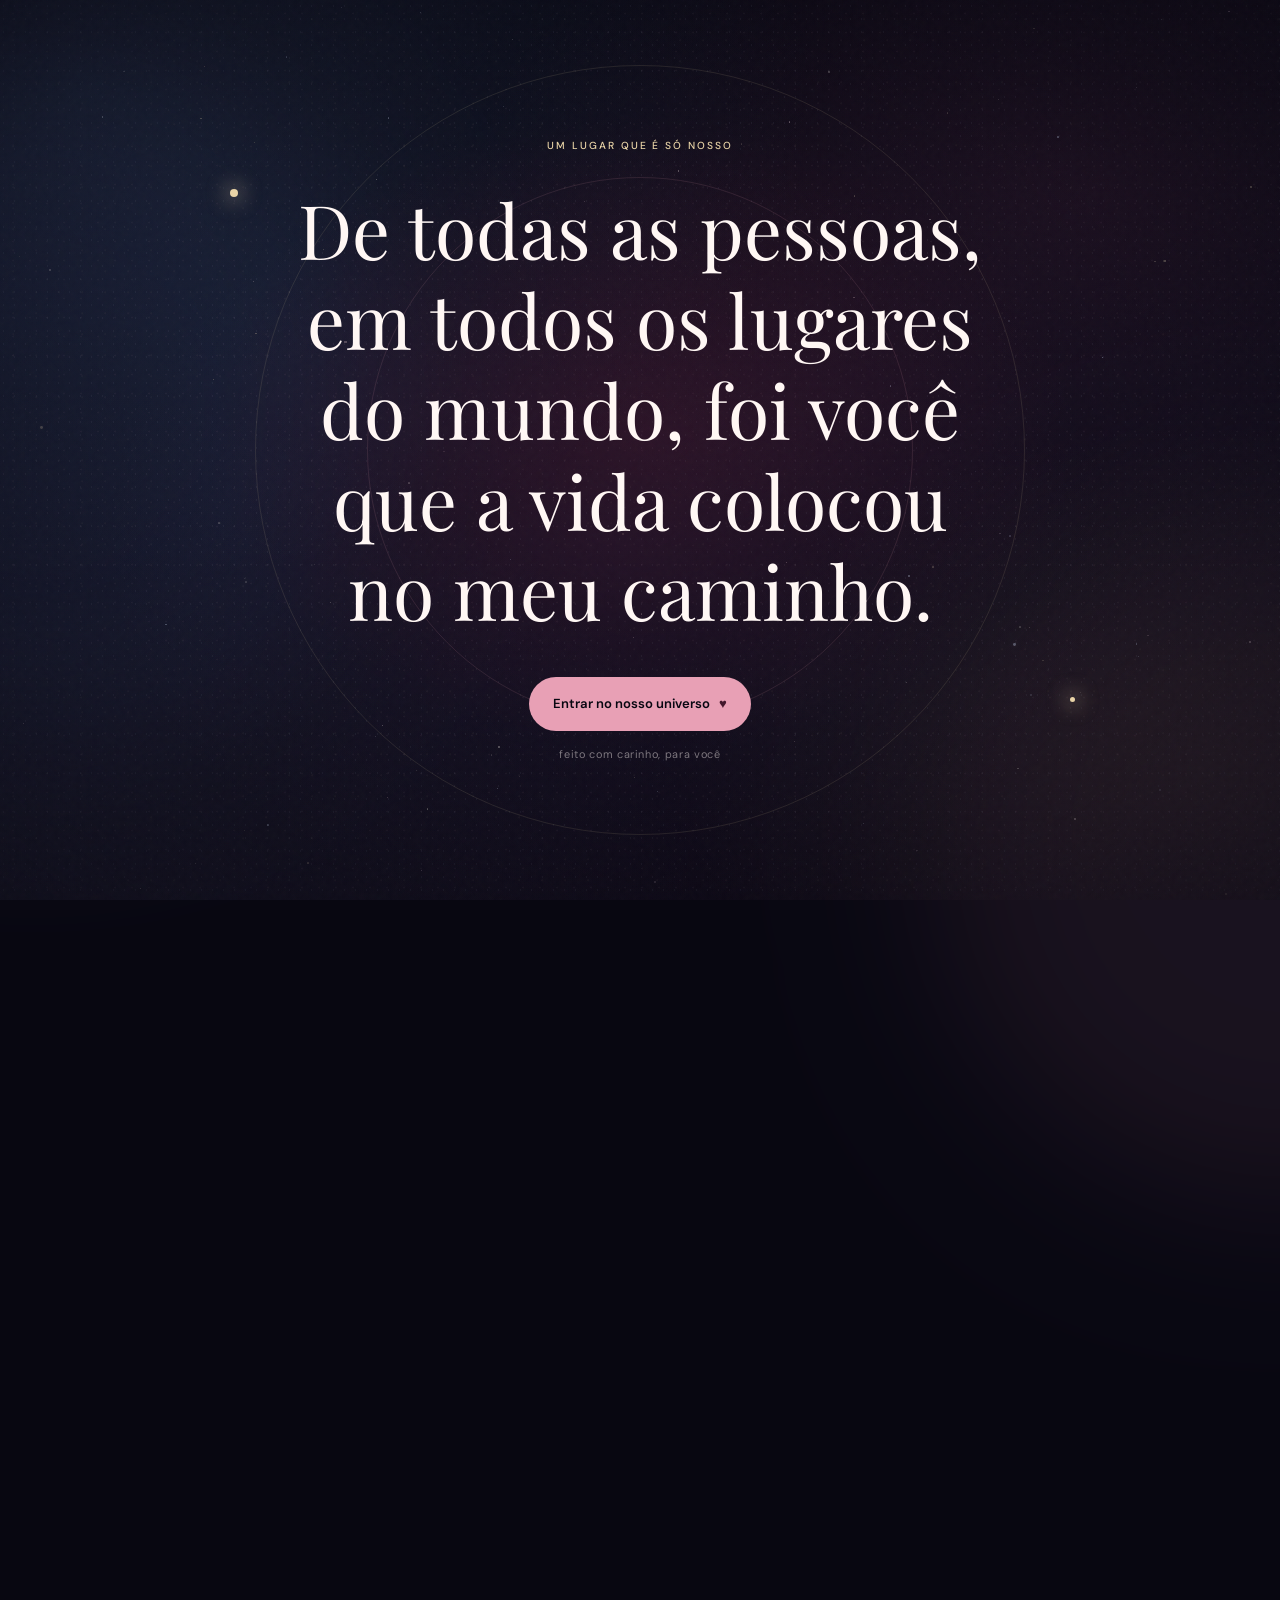
==== commit 5394ee2e: "Melhorar contador, fundo e álbum" ====
--- a/index.html
+++ b/index.html
@@ -14,6 +14,7 @@
 	<script src="script.js" defer></script>
 </head>
 <body>
+	<div class="cosmic-backdrop" aria-hidden="true"></div>
 	<div class="ambient ambient--one" aria-hidden="true"></div>
 	<div class="ambient ambient--two" aria-hidden="true"></div>
 	<div class="site-stars" id="site-stars" aria-hidden="true"></div>
@@ -161,15 +162,23 @@
 				<div class="counter__ornament" aria-hidden="true">✧</div>
 				<p class="eyebrow reveal">capítulo seis</p>
 				<h2 class="reveal">Há todo esse tempo,<br>minha escolha continua <em>sendo você.</em></h2>
+				<p class="counter__date" id="counter-date"></p>
 				<div class="counter" id="counter" aria-live="polite">
 					<div class="counter__units" id="counter-units">
-						<div class="counter__unit"><span id="count-days">0</span><small>dias</small></div>
-						<span class="counter__separator">:</span>
-						<div class="counter__unit"><span id="count-hours">00</span><small>horas</small></div>
-						<span class="counter__separator">:</span>
-						<div class="counter__unit"><span id="count-minutes">00</span><small>minutos</small></div>
-						<span class="counter__separator">:</span>
-						<div class="counter__unit"><span id="count-seconds">00</span><small>segundos</small></div>
+						<div class="counter__calendar" aria-label="Tempo desde que nos conhecemos">
+							<div class="counter__unit"><span id="count-years">0</span><small id="count-years-label">anos</small></div>
+							<span class="counter__separator" aria-hidden="true">·</span>
+							<div class="counter__unit"><span id="count-months">0</span><small id="count-months-label">meses</small></div>
+							<span class="counter__separator" aria-hidden="true">·</span>
+							<div class="counter__unit"><span id="count-days">0</span><small id="count-days-label">dias</small></div>
+						</div>
+						<div class="counter__clock" aria-label="Horas, minutos e segundos desde o último dia completo">
+							<span><b id="count-hours">00</b><small>horas</small></span>
+							<i aria-hidden="true">:</i>
+							<span><b id="count-minutes">00</b><small>minutos</small></span>
+							<i aria-hidden="true">:</i>
+							<span><b id="count-seconds">00</b><small>segundos</small></span>
+						</div>
 					</div>
 					<p class="counter__empty" id="counter-empty">O tempo de vocês começa a contar quando a data estiver em <code>config.js</code>.</p>
 				</div>
--- a/style.css
+++ b/style.css
@@ -20,9 +20,10 @@
 }
 
 * { box-sizing: border-box; }
-body { margin: 0; min-width: 320px; background: var(--night); color: var(--warm-white); overflow-x: hidden; }
+body { position: relative; isolation: isolate; margin: 0; min-width: 320px; background: var(--night); color: var(--warm-white); overflow-x: hidden; }
 body.is-open { overflow-y: auto; }
 body.has-modal { overflow: hidden; }
+main { position: relative; z-index: 2; }
 button, input { font: inherit; }
 button, a { -webkit-tap-highlight-color: transparent; }
 button { color: inherit; }
@@ -30,14 +31,19 @@
 button:focus-visible, a:focus-visible, input:focus-visible, img:focus-visible { outline: 2px solid var(--gold); outline-offset: 5px; }
 [hidden] { display: none !important; }
 .sr-only { position: absolute; width: 1px; height: 1px; padding: 0; margin: -1px; overflow: hidden; clip: rect(0, 0, 0, 0); white-space: nowrap; border: 0; }
-.ambient { position: fixed; z-index: -2; width: 44rem; height: 44rem; border-radius: 50%; filter: blur(100px); opacity: .13; pointer-events: none; }
-.ambient--one { top: 10%; left: -28rem; background: var(--wine); }
-.ambient--two { top: 56%; right: -34rem; background: #75414f; opacity: .09; }
-.site-stars { position: fixed; z-index: -1; inset: 0; pointer-events: none; overflow: hidden; opacity: .5; }
-.site-star, .finale-star { position: absolute; left: var(--x); top: var(--y); width: var(--size); height: var(--size); border-radius: 50%; background: #fff8f1; opacity: .3; box-shadow: 0 0 7px rgba(255, 247, 244, .42); animation: twinkle 5s ease-in-out var(--delay) infinite alternate; }
+.cosmic-backdrop { position: fixed; z-index: -1; inset: 0; overflow: hidden; background: linear-gradient(180deg, #070711 0%, #0b0a18 42%, #100a18 100%); pointer-events: none; }
+.cosmic-backdrop::before, .cosmic-backdrop::after { position: absolute; inset: -12%; content: ""; pointer-events: none; }
+.cosmic-backdrop::before { background: radial-gradient(ellipse at 15% 18%, rgba(79, 112, 165, .25), transparent 38%), radial-gradient(ellipse at 78% 27%, rgba(143, 63, 105, .2), transparent 35%), radial-gradient(ellipse at 48% 58%, rgba(84, 61, 117, .16), transparent 43%), radial-gradient(ellipse at 86% 79%, rgba(181, 143, 92, .13), transparent 28%), radial-gradient(ellipse at 8% 87%, rgba(73, 99, 137, .18), transparent 35%); animation: nebula-drift 42s ease-in-out infinite alternate; }
+.cosmic-backdrop::after { inset: 0; opacity: .5; background-image: radial-gradient(1px 1px at 8% 13%, rgba(227, 236, 255, .85) 99%, transparent), radial-gradient(1.3px 1.3px at 27% 38%, rgba(244, 216, 223, .74) 99%, transparent), radial-gradient(1px 1px at 53% 19%, rgba(255, 248, 241, .82) 99%, transparent), radial-gradient(1px 1px at 71% 64%, rgba(216, 229, 255, .75) 99%, transparent), radial-gradient(1.4px 1.4px at 91% 29%, rgba(234, 219, 185, .8) 99%, transparent), radial-gradient(1px 1px at 39% 83%, rgba(255, 248, 241, .72) 99%, transparent), radial-gradient(1px 1px at 84% 91%, rgba(244, 216, 223, .78) 99%, transparent), radial-gradient(ellipse at 30% 46%, rgba(207, 220, 244, .16) 0 .6px, transparent 1px), radial-gradient(ellipse at 77% 71%, rgba(236, 200, 213, .13) 0 .7px, transparent 1.2px), radial-gradient(ellipse at 57% 92%, rgba(235, 219, 185, .11) 0 .55px, transparent 1px); background-size: auto, auto, auto, auto, auto, auto, auto, 11px 13px, 17px 19px, 23px 21px; }
+@keyframes nebula-drift { from { transform: translate3d(-1.5%, -1%, 0) scale(1); } to { transform: translate3d(1.5%, 1%, 0) scale(1.06); } }
+.ambient { position: fixed; z-index: 0; width: min(78vw, 44rem); height: min(78vw, 44rem); border-radius: 50%; filter: blur(78px); opacity: .17; pointer-events: none; mix-blend-mode: screen; }
+.ambient--one { top: 6%; left: -25%; background: #3c5a91; }
+.ambient--two { top: 55%; right: -28%; background: #89516d; opacity: .13; }
+.site-stars { position: fixed; z-index: 1; inset: 0; pointer-events: none; overflow: hidden; opacity: .82; }
+.site-star, .finale-star { position: absolute; left: var(--x); top: var(--y); width: var(--size); height: var(--size); border-radius: 50%; background: var(--star-color, #fff8f1); opacity: var(--star-opacity, .3); box-shadow: 0 0 7px color-mix(in srgb, var(--star-color, #fff8f1) 60%, transparent); animation: twinkle var(--twinkle-duration, 5s) ease-in-out var(--delay) infinite alternate; }
 @keyframes twinkle { to { opacity: .9; transform: scale(1.7); } }
 
-.intro { position: fixed; z-index: 20; inset: 0; display: grid; place-items: center; min-height: 100svh; padding: 2rem 1.4rem; overflow: hidden; background: radial-gradient(ellipse at 50% 48%, rgba(66, 23, 43, .46), transparent 49%), #080711; transition: opacity 1.2s ease, transform 1.4s cubic-bezier(.7, 0, .2, 1), visibility 1.2s; }
+.intro { position: fixed; z-index: 20; inset: 0; display: grid; place-items: center; min-height: 100svh; padding: 2rem 1.4rem; overflow: hidden; background: radial-gradient(ellipse at 50% 48%, rgba(66, 23, 43, .5), rgba(8, 7, 17, .24) 48%, rgba(8, 7, 17, .65) 100%); transition: opacity 1.2s ease, transform 1.4s cubic-bezier(.7, 0, .2, 1), visibility 1.2s; }
 .intro::before, .intro::after { position: absolute; content: ""; width: min(94vw, 48rem); aspect-ratio: 1; border: 1px solid rgba(233, 212, 167, .11); border-radius: 50%; transform: translate(var(--pointer-x), var(--pointer-y)); transition: transform 1s ease-out; }
 .intro::after { width: min(68vw, 34rem); border-color: rgba(232, 160, 181, .12); }
 .intro__grain { position: absolute; inset: 0; opacity: .12; background-image: url("data:image/svg+xml,%3Csvg viewBox='0 0 180 180' xmlns='http://www.w3.org/2000/svg'%3E%3Cfilter id='n'%3E%3CfeTurbulence type='fractalNoise' baseFrequency='.9' numOctaves='4' stitchTiles='stitch'/%3E%3C/filter%3E%3Crect width='100%25' height='100%25' filter='url(%23n)' opacity='.18'/%3E%3C/svg%3E"); pointer-events: none; }
@@ -143,7 +149,7 @@
 .album-error { border-color: rgba(232,160,181,.3); color: #dec2ca; }
 .album-cover { display: grid; justify-items: center; gap: 2rem; padding: 1rem 0 2rem; perspective: 1600px; animation: album-arrive .9s both; }
 @keyframes album-arrive { from { opacity: 0; transform: translateY(20px); } to { opacity: 1; transform: translateY(0); } }
-.album-cover__book { position: relative; display: flex; width: min(82vw, 30rem); aspect-ratio: .76; align-items: center; justify-content: center; overflow: hidden; border: 1px solid rgba(233,212,167,.7); border-radius: 4px 12px 12px 4px; background: radial-gradient(ellipse at 70% 22%, rgba(232,160,181,.18), transparent 40%), linear-gradient(105deg, #28101d 0 4%, #42172b 4.5% 100%); box-shadow: 12px 18px 0 -7px #26111b, 17px 25px 48px rgba(0,0,0,.52), inset 8px 0 10px rgba(0,0,0,.25); transform-style: preserve-3d; transition: transform .85s cubic-bezier(.2,.7,.2,1), box-shadow .85s; }
+.album-cover__book { position: relative; display: flex; width: min(82vw, 30rem); aspect-ratio: .76; align-items: center; justify-content: center; overflow: hidden; border: 1px solid rgba(233,212,167,.7); border-radius: 4px 12px 12px 4px; background-color: #42172b; background-image: radial-gradient(rgba(242,211,220,.13) .55px, transparent .8px), radial-gradient(ellipse at 70% 22%, rgba(232,160,181,.2), transparent 40%), linear-gradient(105deg, #28101d 0 4%, #42172b 4.5% 100%); background-size: 4px 4px, auto, auto; box-shadow: 5px 5px 0 -1px #b19a7b, 8px 8px 0 -2px #e6d8c5, 12px 15px 0 -5px #361927, 17px 25px 48px rgba(0,0,0,.52), inset 8px 0 10px rgba(0,0,0,.25); transform-style: preserve-3d; transition: transform .85s cubic-bezier(.2,.7,.2,1), box-shadow .85s; }
 .album-cover__book::before { position: absolute; inset: .65rem; border: 1px solid rgba(233,212,167,.38); border-radius: 2px 8px 8px 2px; content: ""; pointer-events: none; }
 .album-cover__image-wrap { position: absolute; inset: 9% 12%; overflow: hidden; border: 5px solid #e8d5bf; background: #23101b; box-shadow: 0 10px 24px rgba(0,0,0,.34); transform: translateZ(2px); }
 .album-cover__image-wrap img { display: block; width: 100%; height: 100%; object-fit: contain; background: #1a1017; }
@@ -156,11 +162,13 @@
 .album-reader { position: relative; width: 100%; perspective: 1800px; animation: album-arrive .6s both; }.album-reader.is-closing { animation: album-close .65s both; }
 @keyframes album-close { to { opacity: 0; transform: scale(.94) translateY(14px); filter: blur(4px); } }
 .album-book { position: relative; width: 100%; touch-action: pan-y; transform-style: preserve-3d; }
-.album-spread { position: relative; display: grid; grid-template-columns: 1fr 1fr; min-height: 38rem; overflow: hidden; border: 1px solid rgba(233,212,167,.26); border-radius: 5px; background: #d8c6b3; box-shadow: 0 28px 75px rgba(0,0,0,.43), 0 0 0 7px rgba(66,23,43,.4), inset 0 0 20px rgba(53,26,34,.16); transform-style: preserve-3d; }
-.album-spread::before { position: absolute; z-index: 4; top: 0; bottom: 0; left: 50%; width: 22px; background: linear-gradient(90deg, rgba(42,25,26,.1), rgba(38,21,24,.23) 45%, rgba(255,255,255,.32) 50%, rgba(44,23,24,.16)); content: ""; pointer-events: none; transform: translateX(-50%); }
+.album-spread { position: relative; display: grid; grid-template-columns: 1fr 1fr; min-height: 38rem; overflow: hidden; border: 1px solid rgba(233,212,167,.26); border-radius: 5px; background: repeating-linear-gradient(180deg, #ddcdb9 0 1px, #c9b49f 1px 2px); box-shadow: 0 28px 75px rgba(0,0,0,.43), 0 0 0 7px rgba(66,23,43,.4), inset 0 0 20px rgba(53,26,34,.16); transform-style: preserve-3d; }
+.album-spread::before { position: absolute; z-index: 4; top: 0; bottom: 0; left: 50%; width: 28px; background: linear-gradient(90deg, rgba(42,25,26,.02), rgba(38,21,24,.15) 20%, rgba(38,21,24,.27) 46%, rgba(255,255,255,.4) 50%, rgba(44,23,24,.2) 58%, rgba(44,23,24,.02)); content: ""; pointer-events: none; transform: translateX(-50%); }
 .album-page { position: relative; min-width: 0; padding: 1rem; background: #eee2d0; color: #3d2930; }
 .album-page--left { background: linear-gradient(90deg, #e1d1bf, #f3e8d8 10%, #f3e8d8); }.album-page--right { background: linear-gradient(90deg, #f3e8d8, #f3e8d8 90%, #e1d1bf); }
-.album-page__paper { position: relative; display: flex; min-height: 36rem; height: 100%; flex-direction: column; padding: 1.4rem clamp(1.05rem, 2.3vw, 2rem) 2.6rem; border: 1px solid rgba(145,105,82,.12); background-color: #f2e8d9; background-image: radial-gradient(rgba(99,67,50,.08) .55px, transparent .7px), linear-gradient(115deg, rgba(255,255,255,.32), transparent 45%); background-size: 5px 5px, auto; box-shadow: inset 0 0 24px rgba(107,73,53,.075); }
+.album-page__paper { position: relative; display: flex; min-height: 36rem; height: 100%; flex-direction: column; padding: 1.4rem clamp(1.05rem, 2.3vw, 2rem) 2.6rem; border: 1px solid rgba(145,105,82,.18); background-color: #f2e8d9; background-image: radial-gradient(rgba(99,67,50,.055) .5px, transparent .75px), repeating-linear-gradient(0deg, transparent 0 3px, rgba(113,81,62,.025) 3px 4px), linear-gradient(115deg, rgba(255,255,255,.38), transparent 45%); background-size: 7px 7px, auto, auto; box-shadow: inset 0 0 24px rgba(107,73,53,.075), inset 0 1px rgba(255,255,255,.65), 0 1px rgba(255,255,255,.46); }
+.album-page--left::before, .album-page--right::before { position: absolute; z-index: 1; top: .4rem; bottom: .4rem; width: 5px; background: repeating-linear-gradient(180deg, #e8dccb 0 1px, #c9b8a5 1px 2px); content: ""; }
+.album-page--left::before { left: 1px; box-shadow: 2px 0 4px rgba(64,43,39,.2); }.album-page--right::before { right: 1px; box-shadow: -2px 0 4px rgba(64,43,39,.2); }
 .album-page--left .album-page__paper { box-shadow: inset -14px 0 18px -18px rgba(62,34,36,.55); }.album-page--right .album-page__paper { box-shadow: inset 14px 0 18px -18px rgba(62,34,36,.55); }
 .album-page__heading { position: relative; z-index: 1; margin: .1rem 0 .85rem; text-align: center; }.album-page__label { color: #987452; font-size: .5rem; letter-spacing: .18em; text-transform: uppercase; }.album-page__heading h3 { max-width: 20rem; margin: .35rem auto 0; color: #4a2d37; font-family: var(--serif); font-size: clamp(1.2rem, 2vw, 1.75rem); font-weight: 400; line-height: 1.2; text-wrap: balance; }
 .album-page__content { display: grid; flex: 1; min-height: 0; align-content: center; align-items: center; justify-items: center; gap: .55rem; }.album-content--duas-fotos { grid-template-columns: repeat(2, minmax(0,1fr)); }.album-content--destaque-romantico { grid-template-columns: 1.1fr .9fr; grid-template-rows: repeat(2, minmax(0,1fr)); }.album-content--mosaico-delicado, .album-content--scrapbook-divertido, .album-content--lembrancas-com-video { grid-template-columns: repeat(2, minmax(0,1fr)); grid-template-rows: repeat(2, minmax(0,1fr)); }.album-content--foto-e-videos { grid-template-columns: repeat(2, minmax(0,1fr)); grid-template-rows: 1.08fr .92fr; }.album-content--foto-e-video { grid-template-columns: repeat(2, minmax(0,1fr)); }
@@ -172,9 +180,10 @@
 .album-closing { display: flex; flex: 1; flex-direction: column; align-items: center; justify-content: center; padding: 1rem .4rem; text-align: center; }.album-closing__ornament { color: #b38d58; font-size: 1.8rem; text-shadow: 0 0 12px rgba(179,141,88,.35); }.album-closing p { max-width: 21rem; margin: 1.1rem 0 1.8rem; color: #533744; font-family: var(--serif); font-size: clamp(1.3rem, 2.5vw, 2rem); font-style: italic; line-height: 1.5; text-wrap: balance; }.album-continue { min-height: 2.8rem; margin: 0; padding-inline: 1rem; font-size: .68rem; }
 .album-fallback { display: flex; flex: 1; flex-direction: column; justify-content: center; gap: .75rem; padding: 1rem clamp(.8rem, 4vw, 2rem); color: #664f50; font-family: var(--serif); font-size: clamp(.9rem, 1.5vw, 1.1rem); line-height: 1.7; text-align: center; }.album-fallback p { margin: 0; }
 .album-book__spine { position: absolute; z-index: 5; top: .4rem; bottom: .4rem; left: 50%; width: 1px; background: rgba(134,94,58,.38); box-shadow: 0 0 8px rgba(72,46,36,.2); pointer-events: none; }
-.album-turn-sheet { position: absolute; z-index: 6; top: 0; right: 0; bottom: 0; width: 50%; border: 1px solid rgba(126,91,70,.2); background: linear-gradient(90deg, #d6c3ad, #f2e8d8 10%, #f2e8d8 85%, #dfcfbb); opacity: 0; backface-visibility: hidden; transform: rotateY(0); transform-origin: left center; pointer-events: none; }
+.album-turn-sheet { position: absolute; z-index: 6; top: 1px; right: 1px; bottom: 1px; width: 50%; border: 1px solid rgba(126,91,70,.26); background-color: #f2e8d8; background-image: linear-gradient(100deg, rgba(255,255,255,.7), transparent 13%, transparent 82%, rgba(77,47,43,.14)), repeating-linear-gradient(0deg, transparent 0 3px, rgba(113,81,62,.035) 3px 4px); box-shadow: inset 0 0 18px rgba(92,62,47,.09); opacity: 0; backface-visibility: hidden; transform: rotateY(0); transform-origin: left center; pointer-events: none; }
+.album-turn-sheet::after { position: absolute; inset: 0; border: 1px solid rgba(126,91,70,.12); background: linear-gradient(100deg, rgba(77,47,43,.14), transparent 16%, rgba(255,255,255,.48) 90%), repeating-linear-gradient(0deg, transparent 0 3px, rgba(113,81,62,.035) 3px 4px); content: ""; backface-visibility: hidden; transform: rotateY(180deg); }
 .album-book.turn-next .album-turn-sheet { opacity: 1; animation: sheet-next .82s cubic-bezier(.45,.02,.22,1) both; }.album-book.turn-prev .album-turn-sheet { right: auto; left: 0; transform-origin: right center; opacity: 1; animation: sheet-prev .82s cubic-bezier(.45,.02,.22,1) both; }
-@keyframes sheet-next { 0% { transform: rotateY(0); } 50% { box-shadow: -15px 4px 25px rgba(50,29,30,.24); } 100% { transform: rotateY(-180deg); } }@keyframes sheet-prev { 0% { transform: rotateY(0); } 50% { box-shadow: 15px 4px 25px rgba(50,29,30,.24); } 100% { transform: rotateY(180deg); } }
+@keyframes sheet-next { 0% { transform: rotateY(0); } 44% { box-shadow: -18px 6px 30px rgba(50,29,30,.31); } 100% { transform: rotateY(-180deg); box-shadow: -2px 0 10px rgba(50,29,30,.12); } }@keyframes sheet-prev { 0% { transform: rotateY(0); } 44% { box-shadow: 18px 6px 30px rgba(50,29,30,.31); } 100% { transform: rotateY(180deg); box-shadow: 2px 0 10px rgba(50,29,30,.12); } }
 .album-controls { display: flex; align-items: center; justify-content: center; gap: 1.6rem; margin: 1.3rem auto 0; }.album-control { display: grid; width: 2.8rem; height: 2.8rem; place-items: center; border: 1px solid rgba(233,212,167,.36); border-radius: 50%; background: rgba(66,23,43,.3); color: var(--gold); font-size: 1.1rem; cursor: pointer; transition: background .25s, transform .25s, opacity .25s; }.album-control:hover:not(:disabled) { background: rgba(232,160,181,.18); transform: scale(1.06); }.album-control:disabled { opacity: .3; cursor: default; }.album-page-count { min-width: 9rem; margin: 0; color: rgba(255,247,244,.68); font-size: .65rem; letter-spacing: .08em; text-align: center; }.album-swipe-hint { margin: .55rem 0 0; color: rgba(182,170,176,.65); font-size: .58rem; text-align: center; }.album-reader.is-opening { animation: album-reader-open .85s both; }
 @keyframes album-reader-open { from { opacity: 0; transform: rotateY(-9deg) scale(.96); } to { opacity: 1; transform: rotateY(0) scale(1); } }
 
@@ -190,7 +199,7 @@
 @keyframes paper-in { from { opacity: 0; transform: translateY(16px) rotate(-1deg); } to { opacity: 1; transform: translateY(0) rotate(0); } }
 .love-letter__salute, .love-letter__signoff { font-family: var(--serif); font-size: 1.2rem; font-style: italic; }.love-letter__text { color: #513842; font-family: var(--serif); font-size: .98rem; line-height: 2.34rem; }.love-letter__text p { margin: 0 0 1.15rem; }.love-letter__signoff { margin-bottom: 0; text-align: right; }.secret--envelope { top: 50%; right: 0; }
 
-.counter-section { display: flex; flex-direction: column; align-items: center; padding-block: 8rem 10rem; text-align: center; }.counter__ornament { margin-bottom: 1rem; color: var(--gold); font-size: 1.4rem; }.counter-section h2 { max-width: 46rem; font-size: clamp(2.25rem, 5vw, 3.8rem); }.counter { width: 100%; margin-top: 3rem; }.counter__units { display: flex; align-items: start; justify-content: center; gap: clamp(.55rem, 3vw, 2rem); }.counter__unit { display: grid; gap: .5rem; min-width: 3.5rem; }.counter__unit span { color: var(--gold); font-family: var(--serif); font-size: clamp(2rem, 6vw, 4rem); font-variant-numeric: tabular-nums; line-height: 1; }.counter__unit small { color: var(--muted); font-size: .63rem; }.counter__separator { padding-top: .2rem; color: rgba(233,212,167,.42); font-family: var(--serif); font-size: 2.3rem; }.counter__empty { max-width: 29rem; margin: 0 auto; color: var(--muted); font-size: .78rem; line-height: 1.8; }
+.counter-section { display: flex; flex-direction: column; align-items: center; padding-block: 8rem 10rem; text-align: center; }.counter__ornament { margin-bottom: 1rem; color: var(--gold); font-size: 1.4rem; }.counter-section h2 { max-width: 46rem; font-size: clamp(2.25rem, 5vw, 3.8rem); }.counter__date { margin: 1.25rem 0 0; color: var(--rose); font-family: var(--serif); font-size: 1.05rem; font-style: italic; }.counter { width: 100%; margin-top: 2rem; }.counter__units { display: grid; justify-items: center; gap: 1.3rem; }.counter__calendar { display: flex; align-items: center; justify-content: center; gap: clamp(.55rem, 3vw, 1.8rem); }.counter__unit { position: relative; display: grid; min-width: clamp(5rem, 12vw, 8.5rem); gap: .55rem; justify-items: center; padding: 1.15rem 1rem 1rem; border: 1px solid rgba(233,212,167,.19); background: linear-gradient(145deg, rgba(255,247,244,.055), rgba(66,23,43,.19)); box-shadow: inset 0 1px rgba(255,255,255,.06), 0 12px 34px rgba(0,0,0,.12); }.counter__unit::after { position: absolute; right: 22%; bottom: 0; left: 22%; height: 1px; background: linear-gradient(90deg, transparent, rgba(233,212,167,.6), transparent); content: ""; }.counter__unit span { color: var(--warm-white); font-family: var(--serif); font-size: clamp(2.2rem, 6vw, 4.1rem); font-variant-numeric: tabular-nums; line-height: 1; text-shadow: 0 0 25px rgba(232,160,181,.14); }.counter__unit small { color: var(--gold); font-size: .59rem; letter-spacing: .14em; text-transform: uppercase; }.counter__separator { color: rgba(233,212,167,.52); font-family: var(--serif); font-size: 1.7rem; }.counter__clock { display: flex; align-items: baseline; gap: .7rem; color: rgba(255,247,244,.65); font-variant-numeric: tabular-nums; }.counter__clock span { display: inline-flex; align-items: baseline; gap: .28rem; }.counter__clock b { color: var(--rose); font-size: .88rem; font-weight: 500; }.counter__clock small { color: var(--muted); font-size: .58rem; }.counter__clock i { color: rgba(233,212,167,.38); font-size: .7rem; font-style: normal; }.counter__empty { max-width: 29rem; margin: 0 auto; color: var(--muted); font-size: .78rem; line-height: 1.8; }
 
 .finale { position: relative; display: grid; min-height: min(100svh, 900px); place-items: center; overflow: hidden; border-top: 1px solid rgba(233,212,167,.14); background: radial-gradient(ellipse at 50% 68%, rgba(66,23,43,.55), transparent 55%), #080711; text-align: center; transition: background 2s ease; }
 .finale.is-revealing { background: radial-gradient(ellipse at 50% 50%, rgba(26,12,24,.98), #030207 74%); }
@@ -254,4 +263,5 @@
 @media (prefers-reduced-motion: reduce) {
   *, *::before, *::after { scroll-behavior: auto !important; animation-duration: .01ms !important; animation-iteration-count: 1 !important; transition-duration: .01ms !important; }
   .reveal { opacity: 1; transform: none; }
+  .cosmic-backdrop::before { transform: none; }
 }
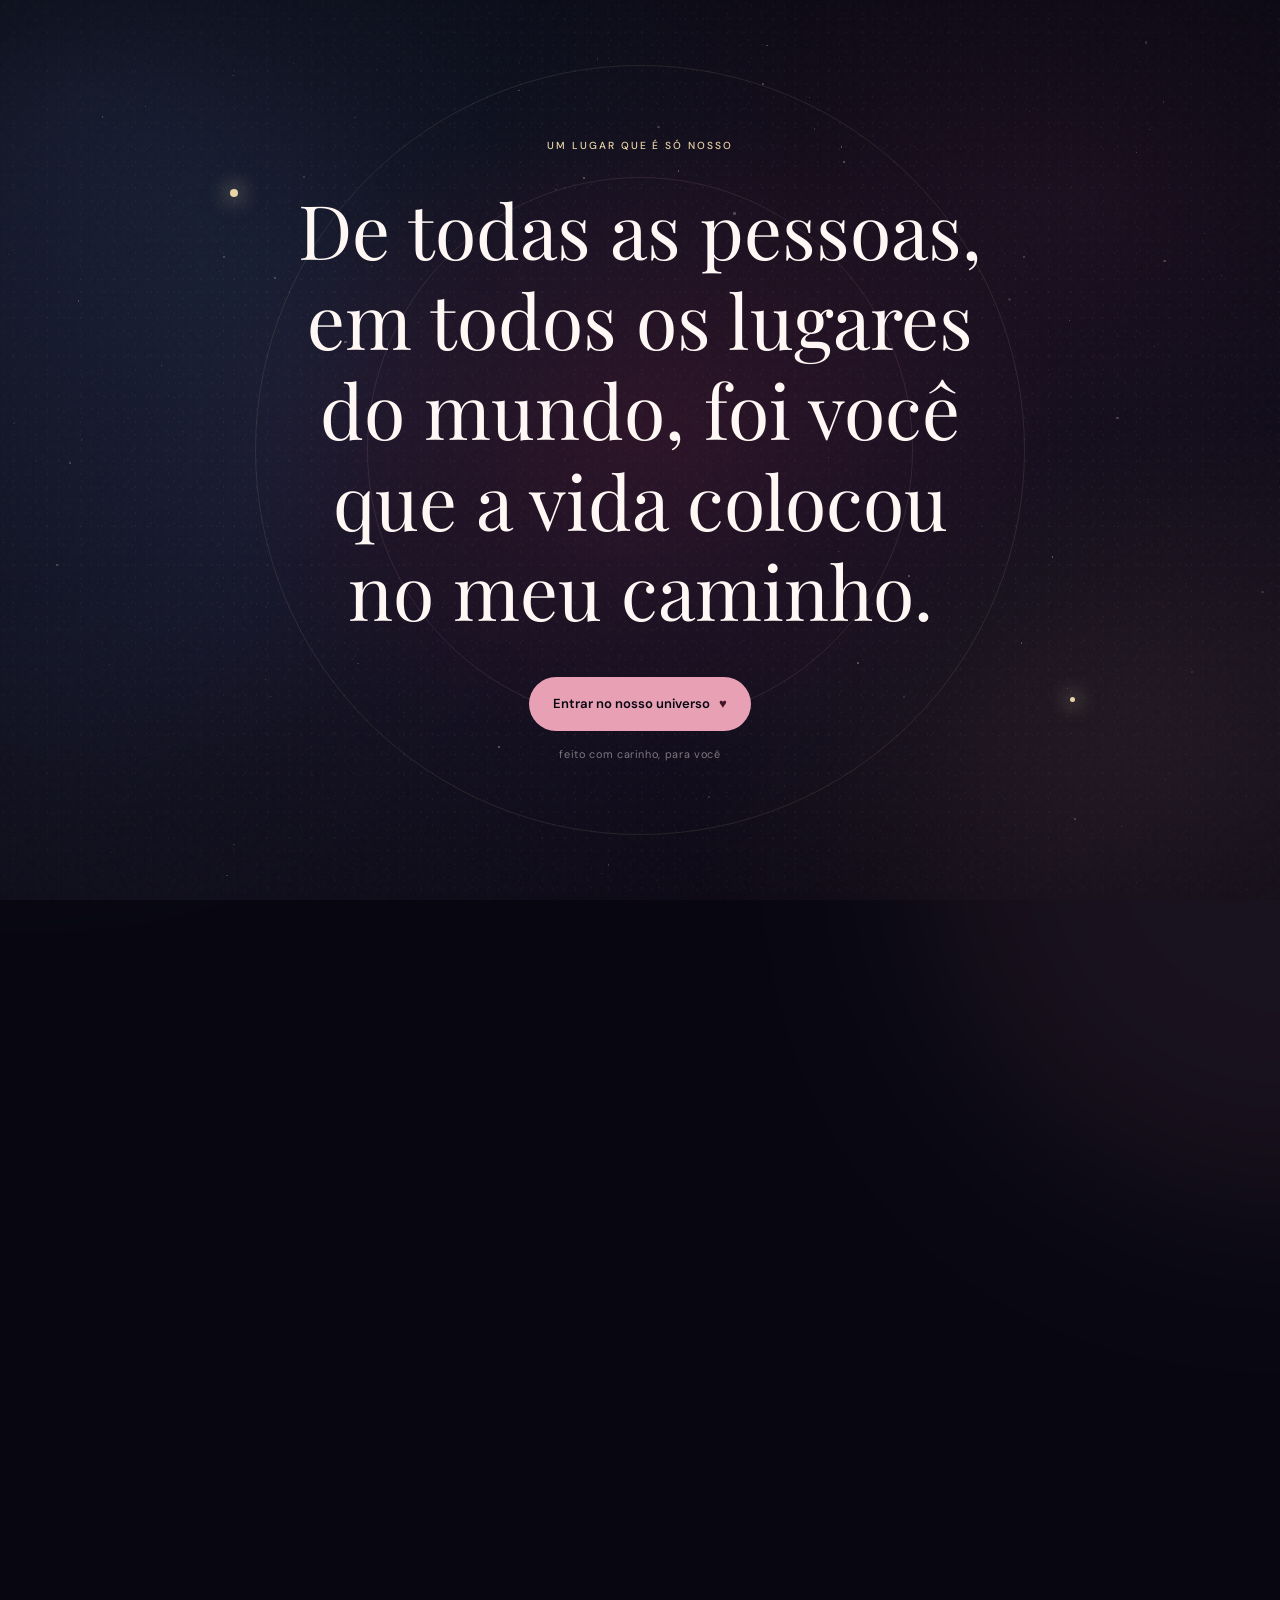
==== commit dba57eb7: "Corrigir história e publicar melhorias locais" ====
--- a/index.html
+++ b/index.html
@@ -42,18 +42,27 @@
 					<a href="#estrelas">O que amo</a>
 					<a href="#carta">A carta</a>
 				</nav>
-				<div class="music" id="music-widget">
-					<button class="music__toggle" id="music-toggle" type="button" aria-label="Tocar nossa música" title="Tocar nossa música">
-						<span class="music__icon" aria-hidden="true">♪</span>
-						<span class="music__bars" aria-hidden="true"><i></i><i></i><i></i></span>
-					</button>
-					<div class="music__details">
-						<span class="music__title">a nossa música</span>
-						<label class="music__volume" for="music-volume"><span class="sr-only">Volume</span><input id="music-volume" type="range" min="0" max="1" step="0.01" value="0.55"></label>
-					</div>
-					<audio id="our-audio" src="assets/audio/nossa-musica.mp3" loop preload="none"></audio>
-				</div>
+				<a class="music-shortcut" href="#our-song">Ouvir nossa música <span aria-hidden="true">♪</span></a>
 			</header>
+
+			<aside class="music-panel" id="our-song" aria-labelledby="music-panel-title">
+				<div class="music-panel__heading">
+					<span class="music-panel__ornament" aria-hidden="true">♪</span>
+					<div>
+						<h2 id="music-panel-title">Nossa música <span aria-hidden="true">&#10084;</span></h2>
+						<p>A trilha sonora do nosso universo</p>
+					</div>
+				</div>
+				<iframe
+					title="Spotify: Planos, de BK', Luccas Carlos e Arit"
+					src="https://open.spotify.com/embed/track/7eYEQnY6Lzh3Y8jSOt3xEF?utm_source=generator&theme=0"
+					width="100%"
+					height="152"
+					allow="autoplay; clipboard-write; encrypted-media; fullscreen; picture-in-picture"
+					loading="lazy"
+					referrerpolicy="strict-origin-when-cross-origin">
+				</iframe>
+			</aside>
 
 			<section class="hero section-shell" id="inicio">
 				<div class="hero__copy reveal">
@@ -77,8 +86,37 @@
 			<section class="story section-shell section-shell--line" id="historia">
 				<div class="section-heading reveal">
 					<p class="eyebrow">capítulo um</p>
-					<h2>O caminho até <em>nós.</em></h2>
+					<h2>O caminho até nós</h2>
 					<p class="section-heading__note">Cada instante que merece morar para sempre.</p>
+				</div>
+				<div class="story-opening reveal">
+					<span class="story-opening__star" aria-hidden="true">✦</span>
+					<p class="story-opening__title">O dia em que tudo começou</p>
+					<p class="counter__date" id="counter-date"></p>
+					<p class="story-opening__note">Desde aquele dia, nossa história continua sendo escrita.</p>
+					<span class="story-opening__star" aria-hidden="true">✧</span>
+				</div>
+				<div class="counter-section" id="contador">
+					<p class="counter-section__heading">Todo esse tempo, lado a lado</p>
+					<div class="counter" id="counter" aria-live="polite">
+						<div class="counter__units" id="counter-units">
+							<div class="counter__calendar" aria-label="Tempo desde que nos conhecemos">
+								<div class="counter__unit"><span id="count-years">0</span><small id="count-years-label">anos</small></div>
+								<span class="counter__separator" aria-hidden="true">·</span>
+								<div class="counter__unit"><span id="count-months">0</span><small id="count-months-label">meses</small></div>
+								<span class="counter__separator" aria-hidden="true">·</span>
+								<div class="counter__unit"><span id="count-days">0</span><small id="count-days-label">dias</small></div>
+							</div>
+							<div class="counter__clock" aria-label="Horas, minutos e segundos desde o último dia completo">
+								<span><b id="count-hours">00</b><small>horas</small></span>
+								<i aria-hidden="true">:</i>
+								<span><b id="count-minutes">00</b><small>minutos</small></span>
+								<i aria-hidden="true">:</i>
+								<span><b id="count-seconds">00</b><small>segundos</small></span>
+							</div>
+						</div>
+						<p class="counter__empty" id="counter-empty">O contador aparecerá quando a data do primeiro encontro estiver configurada.</p>
+					</div>
 				</div>
 				<div class="timeline" id="timeline" aria-live="polite"></div>
 				<p class="empty-note" id="timeline-empty">Nossa história está esperando pelas suas datas, fotos e palavras. Adicione as memórias em <code>config.js</code>.</p>
@@ -88,10 +126,18 @@
 				<div class="section-heading section-heading--center reveal">
 					<p class="eyebrow">capítulo dois</p>
 					<h2>Tudo o que amo <em>em você.</em></h2>
-					<p class="section-heading__note">Toque nas estrelas. Cada uma guarda um pedacinho do que sinto.</p>
+					<p class="section-heading__note">Existem tantas coisas em você que me fazem te amar... e escondi algumas delas nesse pedacinho do universo.</p>
+				</div>
+				<div class="star-instructions reveal">
+					<p class="star-instructions__prompt">✨ Toque nas estrelas brilhantes para descobrir!</p>
+					<p class="star-instructions__detail">Cada estrela revela um motivo diferente pelo qual eu amo você.</p>
 				</div>
 				<div class="star-field" id="star-field" aria-label="Estrelas com mensagens românticas"></div>
 				<div class="star-message" id="star-message" aria-live="polite"><span class="star-message__spark" aria-hidden="true">✦</span><p>Há coisas bonitas que merecem ser descobertas devagar.</p></div>
+				<div class="star-progress">
+					<p id="star-progress-label" aria-live="polite">Você descobriu 0 de 20 motivos</p>
+					<div class="star-progress__track" role="progressbar" aria-label="Progresso dos motivos descobertos" aria-valuemin="0" aria-valuemax="20" aria-valuenow="0"><span id="star-progress-fill"></span></div>
+				</div>
 				<button class="secret secret--star" id="secret-star" type="button" aria-label="Descobrir uma surpresa especial" title="Uma surpresa para você">✧</button>
 			</section>
 
@@ -158,32 +204,6 @@
 				<button class="secret secret--envelope" id="secret-envelope" type="button" aria-label="Abrir mais uma surpresa" title="Mais uma surpresa">✉</button>
 			</section>
 
-			<section class="counter-section section-shell" id="contador">
-				<div class="counter__ornament" aria-hidden="true">✧</div>
-				<p class="eyebrow reveal">capítulo seis</p>
-				<h2 class="reveal">Há todo esse tempo,<br>minha escolha continua <em>sendo você.</em></h2>
-				<p class="counter__date" id="counter-date"></p>
-				<div class="counter" id="counter" aria-live="polite">
-					<div class="counter__units" id="counter-units">
-						<div class="counter__calendar" aria-label="Tempo desde que nos conhecemos">
-							<div class="counter__unit"><span id="count-years">0</span><small id="count-years-label">anos</small></div>
-							<span class="counter__separator" aria-hidden="true">·</span>
-							<div class="counter__unit"><span id="count-months">0</span><small id="count-months-label">meses</small></div>
-							<span class="counter__separator" aria-hidden="true">·</span>
-							<div class="counter__unit"><span id="count-days">0</span><small id="count-days-label">dias</small></div>
-						</div>
-						<div class="counter__clock" aria-label="Horas, minutos e segundos desde o último dia completo">
-							<span><b id="count-hours">00</b><small>horas</small></span>
-							<i aria-hidden="true">:</i>
-							<span><b id="count-minutes">00</b><small>minutos</small></span>
-							<i aria-hidden="true">:</i>
-							<span><b id="count-seconds">00</b><small>segundos</small></span>
-						</div>
-					</div>
-					<p class="counter__empty" id="counter-empty">O tempo de vocês começa a contar quando a data estiver em <code>config.js</code>.</p>
-				</div>
-			</section>
-
 			<section class="finale" id="finale">
 				<div class="finale__sky" id="finale-sky" aria-hidden="true"></div>
 				<div class="finale__content" id="finale-content">
--- a/style.css
+++ b/style.css
@@ -64,7 +64,7 @@
 @keyframes float { 50% { transform: translate(15px, -20px); } }
 .intro.is-leaving { opacity: 0; transform: scale(1.06); visibility: hidden; }
 
-.experience { opacity: 0; visibility: hidden; transition: opacity 1.4s ease; }
+.experience { display: flow-root; opacity: 0; visibility: hidden; transition: opacity 1.4s ease; }
 .experience.is-entering { opacity: 1; visibility: visible; }
 .topbar { position: absolute; z-index: 5; top: 0; left: 0; display: flex; width: 100%; height: 5.2rem; align-items: center; justify-content: space-between; padding: 0 clamp(1.2rem, 6vw, 6rem); border-bottom: 1px solid rgba(255, 247, 244, .07); background: rgba(8, 7, 17, .45); backdrop-filter: blur(18px); }
 .wordmark { display: flex; align-items: center; gap: .55rem; font-family: var(--serif); font-size: 1.05rem; }
@@ -72,18 +72,11 @@
 .topbar__nav { display: flex; gap: clamp(1rem, 3vw, 2.6rem); color: #c9bec2; font-size: .72rem; }
 .topbar__nav a { transition: color .2s ease; }
 .topbar__nav a:hover { color: var(--rose); }
-.music { display: flex; align-items: center; gap: .65rem; }
-.music__toggle { position: relative; display: grid; width: 2.6rem; height: 2.6rem; place-items: center; border: 1px solid rgba(233, 212, 167, .35); border-radius: 50%; background: rgba(255,255,255,.025); cursor: pointer; }
-.music__icon { color: var(--gold); font-size: 1.15rem; }
-.music__bars { position: absolute; bottom: -.25rem; display: flex; height: 0; align-items: end; gap: 2px; opacity: 0; transition: opacity .25s; }
-.music__bars i { width: 2px; height: 5px; background: var(--rose); animation: equalize .5s ease-in-out infinite alternate; }
-.music__bars i:nth-child(2) { animation-delay: .2s; }.music__bars i:nth-child(3) { animation-delay: .35s; }
-.music.is-playing .music__bars { opacity: 1; }
-@keyframes equalize { to { height: 12px; } }
-.music__details { display: grid; gap: .24rem; }
-.music__title { color: #ddd1d2; font-size: .61rem; white-space: nowrap; }
-.music__volume input { display: block; width: 5rem; height: 3px; accent-color: var(--rose); cursor: pointer; }
-.music.is-unavailable .music__title { color: #ad979c; }
+.music-shortcut { display: inline-flex; min-height: 2.65rem; align-items: center; justify-content: center; gap: .45rem; padding: .55rem .95rem; border: 1px solid rgba(233,212,167,.34); border-radius: 999px; background: rgba(66,23,43,.4); color: var(--warm-white); font-size: .7rem; transition: border-color .25s, background .25s, transform .25s; white-space: nowrap; }
+.music-shortcut span { color: var(--gold); font-size: .9rem; }.music-shortcut:hover { border-color: rgba(233,212,167,.7); background: rgba(66,23,43,.68); transform: translateY(-1px); }
+.music-panel { position: relative; width: min(100% - 3rem, 74rem); margin: 6rem auto 0; padding: 1rem 1.2rem 1.15rem; border: 1px solid rgba(233,212,167,.18); border-radius: 8px; background: linear-gradient(110deg, rgba(17,14,25,.92), rgba(42,20,36,.78)); box-shadow: 0 16px 38px rgba(0,0,0,.2), inset 0 1px rgba(255,255,255,.045); scroll-margin-top: 6rem; }
+.music-panel__heading { display: flex; align-items: center; gap: .7rem; margin-bottom: .75rem; }.music-panel__ornament { display: grid; width: 2rem; height: 2rem; flex: 0 0 auto; place-items: center; border: 1px solid rgba(233,212,167,.3); border-radius: 50%; color: var(--gold); font-size: 1rem; }.music-panel__heading h2 { margin: 0; color: var(--warm-white); font-family: var(--serif); font-size: 1.1rem; font-weight: 400; }.music-panel__heading h2 span { color: var(--rose); font-family: var(--sans); font-size: .8rem; }.music-panel__heading p { margin: .2rem 0 0; color: var(--muted); font-size: .63rem; }
+.music-panel iframe { display: block; width: 100%; height: 152px; border: 0; border-radius: 6px; background: #17131b; }
 
 .section-shell { position: relative; width: min(100% - 3rem, 74rem); margin-inline: auto; padding-block: clamp(6rem, 12vw, 10.5rem); }
 .section-shell--line { border-top: 1px solid rgba(255, 247, 244, .1); }
@@ -121,19 +114,37 @@
 .photo-button, .photo-placeholder { display: grid; width: 100%; aspect-ratio: 1.15; place-items: center; overflow: hidden; border: 1px solid rgba(233,212,167,.18); background: linear-gradient(145deg, rgba(66,23,43,.48), rgba(255,247,244,.035)); }
 .photo-button { padding: 0; cursor: zoom-in; }.photo-button img { width: 100%; height: 100%; object-fit: cover; transition: transform .55s; }.photo-button:hover img { transform: scale(1.045); }
 .photo-placeholder { align-content: center; gap: .45rem; color: rgba(233,212,167,.65); }.photo-placeholder span { font-size: 1.5rem; }.photo-placeholder small { font-size: .61rem; letter-spacing: .08em; text-transform: uppercase; }
+.story-opening { position: relative; display: grid; justify-items: center; gap: .55rem; max-width: 46rem; margin: .2rem auto 0; padding: 1.2rem 1rem .5rem; text-align: center; }
+.story-opening__star { color: var(--gold); font-size: .9rem; text-shadow: 0 0 15px rgba(233,212,167,.65); }.story-opening__star:last-child { color: var(--rose); font-size: .72rem; }
+.story-opening__title { margin: 0; color: rgba(255,247,244,.82); font-family: var(--serif); font-size: 1.15rem; font-style: italic; }
+.story-opening .counter__date { margin: 0; color: var(--gold); font-family: var(--serif); font-size: clamp(2rem, 5vw, 3.2rem); font-weight: 400; line-height: 1.16; text-shadow: 0 0 32px rgba(233,212,167,.17); }
+.story-opening__note { margin: .25rem 0 0; color: var(--muted); font-size: .78rem; line-height: 1.7; }
+.story .counter-section { display: flex; width: min(100%, 54rem); flex-direction: column; align-items: center; margin: 2rem auto 3.2rem; padding: 1.8rem 0 0; border-top: 1px solid rgba(233,212,167,.14); text-align: center; }
+.counter-section__heading { margin: 0 0 .4rem; color: rgba(233,212,167,.78); font-size: .61rem; letter-spacing: .16em; text-transform: uppercase; }.story .counter { margin-top: .5rem; }
+.timeline-item--date-art .timeline-item__photo { display: grid; }
+.timeline-date-art { position: relative; display: flex; width: 100%; aspect-ratio: 1.15; flex-direction: column; align-items: center; justify-content: center; gap: .65rem; overflow: hidden; padding: 1rem; border: 1px solid rgba(233,212,167,.24); background: radial-gradient(ellipse at 50% 45%, rgba(232,160,181,.13), transparent 48%), linear-gradient(145deg, rgba(66,23,43,.48), rgba(11,10,24,.7)); color: var(--warm-white); text-align: center; box-shadow: inset 0 1px rgba(255,255,255,.045), 0 15px 34px rgba(0,0,0,.16); }
+.timeline-date-art::before { position: absolute; inset: .55rem; border: 1px solid rgba(233,212,167,.13); content: ""; pointer-events: none; }.timeline-date-art__star { color: var(--gold); font-size: 1.2rem; text-shadow: 0 0 16px rgba(233,212,167,.58); }.timeline-date-art strong { max-width: 100%; color: var(--gold); font-family: var(--serif); font-size: clamp(1.1rem, 2vw, 1.5rem); font-weight: 400; line-height: 1.3; text-wrap: balance; }.timeline-date-art small { color: rgba(255,247,244,.62); font-family: var(--serif); font-size: .7rem; font-style: italic; }.timeline-date-art__rule { width: 2.5rem; height: 1px; background: linear-gradient(90deg, transparent, var(--rose), transparent); }
 .timeline-item__copy h3 { margin: .4rem 0 .55rem; font-family: var(--serif); font-size: 1.55rem; font-weight: 400; }.timeline-item__copy > p:last-child { margin: 0; color: var(--muted); font-size: .79rem; line-height: 1.7; }.timeline-item__copy .eyebrow { margin: 0; font-size: .57rem; }
 .empty-note { margin: 0 auto; max-width: 32rem; padding: 1.5rem; border: 1px solid rgba(233,212,167,.15); color: var(--muted); font-size: .78rem; line-height: 1.8; text-align: center; }
 code { color: var(--gold); font-family: var(--sans); font-size: .93em; }
 
 .constellation { min-height: 47rem; overflow: hidden; }
-.star-field { position: relative; width: min(100%, 59rem); height: clamp(20rem, 47vw, 31rem); margin: 0 auto; border: 1px solid rgba(233,212,167,.1); background: radial-gradient(ellipse at 50% 50%, rgba(66,23,43,.18), transparent 68%); }
-.star-field::before, .star-field::after { position: absolute; inset: 12% 18%; border: 1px solid rgba(233,212,167,.07); border-radius: 50%; content: ""; transform: rotate(-18deg); pointer-events: none; }
+.star-instructions { width: fit-content; max-width: min(100%, 38rem); margin: -1.5rem auto 1.2rem; padding: .85rem 1.4rem; border: 1px solid rgba(233,212,167,.22); background: linear-gradient(110deg, rgba(66,23,43,.42), rgba(8,7,17,.58)); box-shadow: 0 8px 28px rgba(0,0,0,.14), inset 0 1px rgba(255,255,255,.035); text-align: center; }
+.star-instructions__prompt { margin: 0; color: var(--gold); font-size: .79rem; font-weight: 600; }.star-instructions__detail { margin: .35rem 0 0; color: rgba(255,247,244,.68); font-size: .67rem; line-height: 1.5; }
+.star-field { position: relative; isolation: isolate; width: min(100%, 59rem); height: clamp(20rem, 47vw, 31rem); margin: 0 auto; border: 1px solid rgba(233,212,167,.1); background: radial-gradient(ellipse at 50% 50%, rgba(66,23,43,.18), transparent 68%); }
+.star-field::before, .star-field::after { position: absolute; z-index: -1; inset: 12% 18%; border: 1px solid rgba(233,212,167,.07); border-radius: 50%; content: ""; transform: rotate(-18deg); pointer-events: none; }
 .star-field::after { inset: 24% 7%; transform: rotate(17deg); }
-.reason-star { position: absolute; left: var(--x); top: var(--y); display: grid; width: 2.55rem; height: 2.55rem; place-items: center; border: 0; border-radius: 50%; background: transparent; color: rgba(233,212,167,.58); cursor: pointer; transform: translate(-50%,-50%); transition: color .35s, text-shadow .35s, scale .35s; animation: star-pulse 4.5s ease-in-out var(--delay) infinite; }
-.reason-star span { font-size: 1rem; }.reason-star:hover, .reason-star.is-discovered { color: var(--rose); text-shadow: 0 0 15px var(--rose); scale: 1.3; }.reason-star.is-current { color: var(--gold); text-shadow: 0 0 18px var(--gold); }
-@keyframes star-pulse { 50% { opacity: .54; } }
-.star-message { display: flex; min-height: 4.5rem; align-items: center; justify-content: center; gap: .7rem; max-width: 35rem; margin: 1.2rem auto 0; padding: .8rem 1.2rem; color: var(--muted); text-align: center; transition: color .5s, transform .5s; }
-.star-message.is-lit { color: var(--warm-white); transform: translateY(-3px); }.star-message__spark { color: var(--gold); }.star-message p { margin: 0; font-family: var(--serif); font-size: 1.05rem; font-style: italic; line-height: 1.6; }
+.reason-star { position: absolute; z-index: 1; left: var(--x); top: var(--y); display: grid; width: 3.75rem; height: 3.75rem; place-items: center; padding: 0; border: 1px solid rgba(233,212,167,.4); border-radius: 50%; background: radial-gradient(circle, rgba(255,247,244,.22) 0 2px, rgba(233,212,167,.12) 3px 8px, rgba(8,7,17,.68) 21px); box-shadow: 0 0 17px rgba(233,212,167,.19), inset 0 0 12px rgba(233,212,167,.13); color: var(--gold); cursor: pointer; touch-action: manipulation; transform: translate(-50%,-50%); transition: color .35s, background .35s, border-color .35s, box-shadow .35s, scale .35s; animation: star-pulse 3.2s ease-in-out var(--delay) infinite; }
+.reason-star__glyph { position: relative; z-index: 1; font-size: 1.3rem; text-shadow: 0 0 12px currentColor; transition: transform .35s; }.reason-star:hover { scale: 1.12; }.reason-star:active { scale: .94; }.reason-star.is-discovered { border-color: rgba(232,160,181,.68); background: radial-gradient(circle, rgba(255,247,244,.34) 0 2px, rgba(232,160,181,.24) 3px 9px, rgba(66,23,43,.8) 22px); box-shadow: 0 0 20px rgba(232,160,181,.3), inset 0 0 13px rgba(232,160,181,.2); color: var(--rose); }.reason-star.is-current { scale: 1.14; color: var(--warm-white); }.reason-star.is-next { z-index: 2; border-color: rgba(255,247,244,.84); box-shadow: 0 0 25px rgba(233,212,167,.5), inset 0 0 16px rgba(233,212,167,.23); }
+.reason-star.is-next::before { position: absolute; inset: -.32rem; border: 1px solid rgba(233,212,167,.64); border-radius: 50%; content: ""; animation: tap-ripple 1.7s ease-out infinite; pointer-events: none; }
+.reason-star.is-next::after { position: absolute; top: calc(100% + .14rem); left: 50%; padding: .18rem .4rem; border: 1px solid rgba(233,212,167,.24); border-radius: 999px; background: rgba(8,7,17,.86); color: var(--warm-white); content: "toque"; font-size: .5rem; line-height: 1; opacity: .92; transform: translateX(-50%); animation: tap-nudge 1.7s ease-in-out infinite; white-space: nowrap; }
+.reason-star:focus-visible { outline: 2px solid var(--warm-white); outline-offset: 5px; }
+@keyframes star-pulse { 50% { box-shadow: 0 0 25px rgba(233,212,167,.34), inset 0 0 15px rgba(233,212,167,.18); } }
+@keyframes tap-ripple { 0% { opacity: .8; transform: scale(.88); } 80%, 100% { opacity: 0; transform: scale(1.3); } }
+@keyframes tap-nudge { 50% { transform: translate(-50%, 3px); } }
+.star-message { display: flex; min-height: 5.4rem; align-items: center; justify-content: center; gap: .7rem; max-width: 40rem; margin: 1.3rem auto 0; padding: 1rem 1.4rem; border: 1px solid rgba(233,212,167,.2); background: linear-gradient(110deg, rgba(66,23,43,.32), rgba(8,7,17,.58)); color: var(--muted); text-align: center; box-shadow: 0 12px 32px rgba(0,0,0,.12); transition: color .5s, transform .5s, border-color .5s, background .5s; }
+.star-message.is-lit { border-color: rgba(233,212,167,.36); background: linear-gradient(110deg, rgba(66,23,43,.5), rgba(8,7,17,.72)); color: var(--warm-white); transform: translateY(-3px); }.star-message__spark { flex: 0 0 auto; color: var(--gold); }.star-message p { margin: 0; font-family: var(--serif); font-size: 1.08rem; font-style: italic; line-height: 1.6; opacity: .8; transform: translateY(3px); transition: opacity .45s ease, transform .45s ease; }.star-message.is-lit p { opacity: 1; transform: translateY(0); }
+.star-progress { display: grid; justify-items: center; gap: .45rem; width: min(100%, 14rem); margin: .9rem auto 0; }.star-progress p { margin: 0; color: rgba(255,247,244,.62); font-size: .62rem; letter-spacing: .035em; }.star-progress__track { width: 100%; height: 3px; overflow: hidden; border-radius: 999px; background: rgba(233,212,167,.15); }.star-progress__track span { display: block; width: 0; height: 100%; border-radius: inherit; background: linear-gradient(90deg, var(--rose), var(--gold)); box-shadow: 0 0 9px rgba(233,212,167,.55); transition: width .55s cubic-bezier(.2,.7,.2,1); }
 .secret { position: absolute; display: grid; width: 2.7rem; height: 2.7rem; place-items: center; border: 1px solid rgba(233,212,167,.28); border-radius: 50%; background: rgba(8,7,17,.65); color: var(--gold); cursor: pointer; transition: transform .3s, box-shadow .3s; }
 .secret:hover { transform: scale(1.14) rotate(8deg); box-shadow: 0 0 25px rgba(233,212,167,.17); }.secret--star { top: 17%; right: 11%; }
 .memory-grid { display: grid; grid-template-columns: repeat(3, 1fr); gap: .9rem; perspective: 1000px; }
@@ -216,15 +227,16 @@
 .toast { position: fixed; z-index: 40; right: 1rem; bottom: 1.2rem; left: 1rem; width: fit-content; max-width: min(30rem, calc(100% - 2rem)); margin-inline: auto; padding: .9rem 1.2rem; border: 1px solid rgba(233,212,167,.35); background: rgba(19,12,23,.95); color: var(--warm-white); font-family: var(--serif); font-size: .95rem; line-height: 1.5; text-align: center; opacity: 0; transform: translateY(10px); pointer-events: none; transition: opacity .35s, transform .35s; }.toast.is-visible { opacity: 1; transform: translateY(0); }
 
 @media (max-width: 760px) {
-  .topbar { height: 4.5rem; padding-inline: 1rem; }.topbar__nav { display: none; }.wordmark { font-size: .95rem; }.music { gap: .45rem; }.music__title { font-size: .56rem; }.music__volume input { width: 3.8rem; }
+  .topbar { height: 4.5rem; padding-inline: 1rem; }.topbar__nav { display: none; }.wordmark { font-size: .95rem; }.music-shortcut { min-height: 2.5rem; padding-inline: .75rem; font-size: .66rem; }
+  .music-panel { width: min(100% - 1.5rem, 38rem); margin-top: 5.25rem; padding: .85rem; }.music-panel__heading { margin-bottom: .65rem; }.music-panel__heading h2 { font-size: 1.02rem; }.music-panel iframe { height: 152px; }
   .section-shell { width: min(100% - 2.4rem, 38rem); padding-block: 5.7rem; }.hero { min-height: auto; min-height: 100svh; grid-template-columns: 1fr; align-content: center; padding-top: 7rem; padding-bottom: 5rem; }.hero__copy { padding: 2rem 0 0; }.hero h2 { font-size: clamp(2.8rem, 12vw, 4.1rem); }.hero__lead { max-width: 23rem; font-size: .88rem; }.hero__art { min-height: 19rem; grid-row: 1; }.hero__halo { width: min(74vw, 21rem); }.hero__moon { width: clamp(9rem, 42vw, 14rem); }.hero__art-caption { right: 7%; bottom: 4%; }.hero__index { bottom: 1rem; }
   .section-heading { margin-bottom: 2.5rem; }.section-heading h2 { font-size: clamp(2.4rem, 10vw, 3.5rem); }.section-heading__note { font-size: .82rem; }
   .timeline { gap: 2rem; }.timeline:before { left: 7px; }.timeline-item, .timeline-item--right { width: auto; margin: 0 0 0 2rem; grid-template-columns: minmax(0, .9fr) minmax(0, 1.1fr); gap: .9rem; }.timeline-item__dot, .timeline-item--right .timeline-item__dot { right: auto; left: -2rem; width: 8px; height: 8px; }.timeline-item__copy h3 { font-size: 1.2rem; }.timeline-item__copy > p:last-child { font-size: .73rem; }
-  .constellation { min-height: 0; }.star-field { height: 24rem; }.secret--star { top: 9%; right: 4%; }.memory-grid { grid-template-columns: repeat(2, minmax(0,1fr)); gap: .65rem; }.memory-card, .memory-card__inner { min-height: 11rem; }.memory-card__face { padding: 1rem; }.memory-card__front strong { font-size: 1.15rem; }.secret--heart { right: 0; bottom: 2rem; }.gallery { padding-bottom: 5.7rem; }.polaroid-grid { grid-template-columns: repeat(2, minmax(0,1fr)); gap: .9rem; }.polaroid:nth-child(3n + 2) { margin-top: .5rem; }.polaroid:nth-child(2n) { margin-top: 1.5rem; }.polaroid { padding: .45rem .45rem .7rem; }.polaroid figcaption { min-height: 2.4rem; font-size: .77rem; }
+  .constellation { min-height: 0; }.star-field { height: 24rem; }.reason-star { width: 3.25rem; height: 3.25rem; }.reason-star__glyph { font-size: 1.15rem; }.secret--star { top: 9%; right: 4%; }.memory-grid { grid-template-columns: repeat(2, minmax(0,1fr)); gap: .65rem; }.memory-card, .memory-card__inner { min-height: 11rem; }.memory-card__face { padding: 1rem; }.memory-card__front strong { font-size: 1.15rem; }.secret--heart { right: 0; bottom: 2rem; }.gallery { padding-bottom: 5.7rem; }.polaroid-grid { grid-template-columns: repeat(2, minmax(0,1fr)); gap: .9rem; }.polaroid:nth-child(3n + 2) { margin-top: .5rem; }.polaroid:nth-child(2n) { margin-top: 1.5rem; }.polaroid { padding: .45rem .45rem .7rem; }.polaroid figcaption { min-height: 2.4rem; font-size: .77rem; }
   .letter-section .section-heading { margin-bottom: 1.2rem; }.envelope { height: 13rem; }.envelope__body, .envelope__flap { top: 2rem; }.envelope__letter { top: 2.9rem; }.envelope__seal { top: 5.5rem; }.secret--envelope { top: auto; right: 0; bottom: 1.5rem; }.love-letter { margin-bottom: 2rem; }.counter-section { padding-block: 6rem 7rem; }.counter__units { gap: clamp(.38rem, 2vw, .8rem); }.counter__unit { min-width: 2.8rem; }.counter__unit span { font-size: clamp(1.75rem, 8vw, 3rem); }.counter__separator { font-size: 1.6rem; }.counter__unit small { font-size: .55rem; }.finale { min-height: 90svh; }
 }
 @media (max-width: 390px) {
-  .music__details { display: none; }.hero__art { min-height: 16rem; }.timeline-item, .timeline-item--right { grid-template-columns: .85fr 1.15fr; gap: .7rem; }.timeline-item__copy h3 { font-size: 1.05rem; }.counter__units { gap: .25rem; }.counter__unit { min-width: 2.4rem; }.memory-card, .memory-card__inner { min-height: 10rem; }.memory-card__front strong { font-size: 1.05rem; }
+  .topbar { padding-inline: .7rem; }.wordmark { gap: .35rem; font-size: .82rem; }.music-shortcut { gap: .3rem; min-height: 2.35rem; padding-inline: .55rem; font-size: .6rem; }.hero__art { min-height: 16rem; }.timeline-item, .timeline-item--right { grid-template-columns: .85fr 1.15fr; gap: .7rem; }.timeline-item__copy h3 { font-size: 1.05rem; }.counter__units { gap: .25rem; }.counter__unit { min-width: 2.4rem; }.memory-card, .memory-card__inner { min-height: 10rem; }.memory-card__front strong { font-size: 1.05rem; }
 }
 @media (max-width: 760px) {
   .album-section { width: min(100% - 1.1rem, 42rem); padding-block: 5.7rem; }
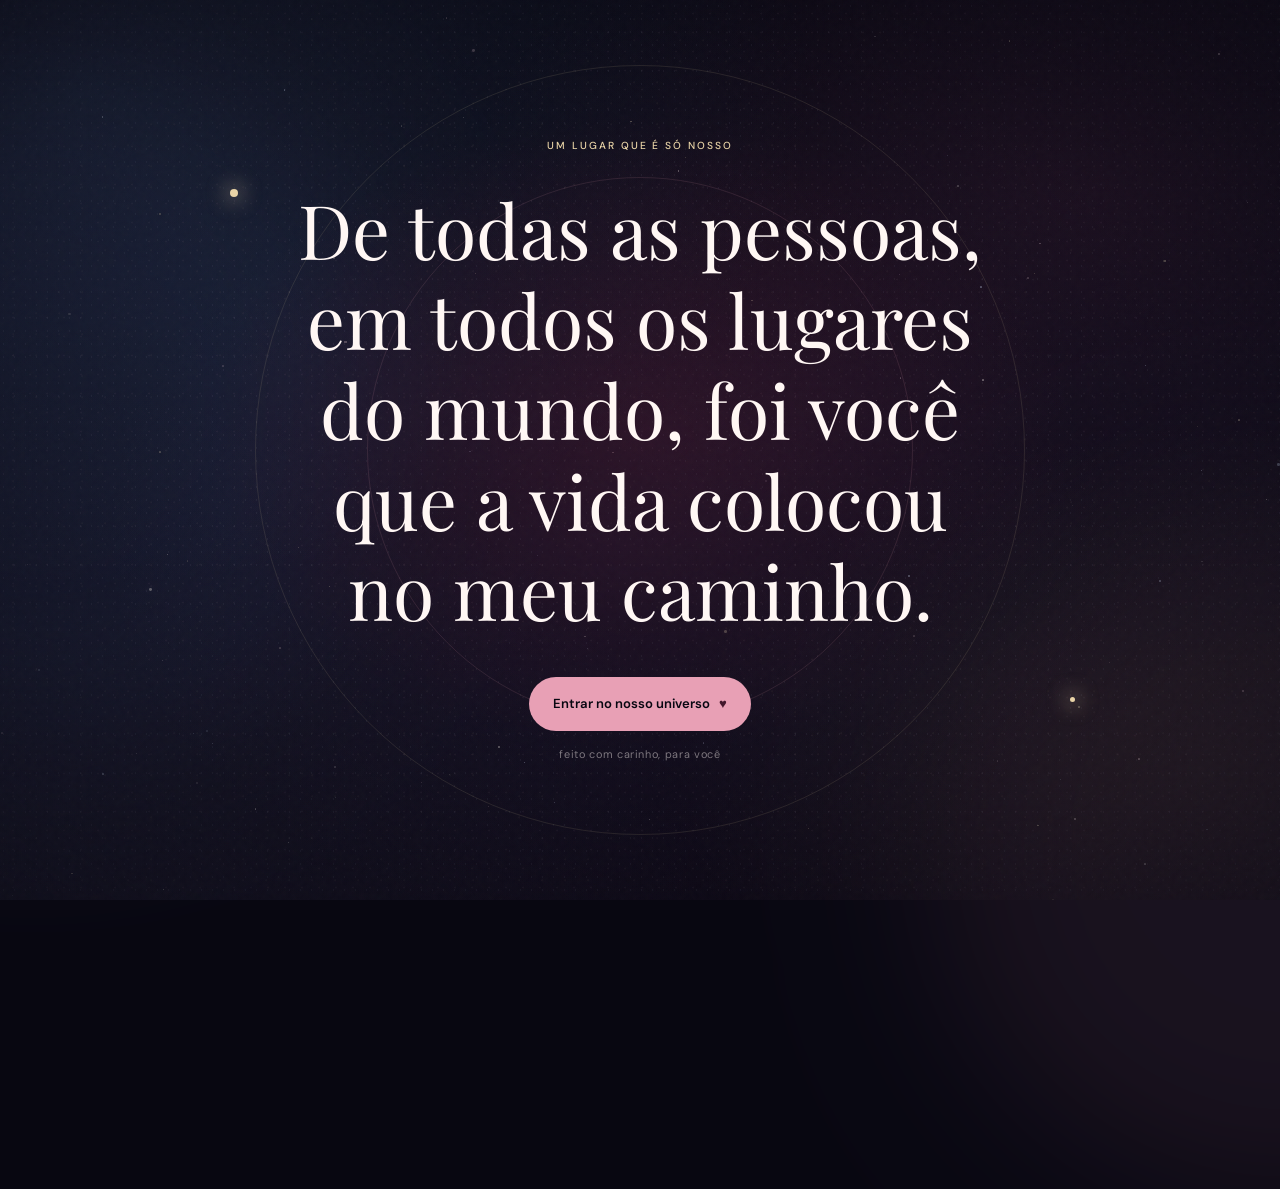
==== commit b81218d0: "Atualizar Nosso Universo" ====
--- a/index.html
+++ b/index.html
@@ -13,7 +13,7 @@
 	<script src="config.js" defer></script>
 	<script src="script.js" defer></script>
 </head>
-<body>
+<body data-chapter="1">
 	<div class="cosmic-backdrop" aria-hidden="true"></div>
 	<div class="ambient ambient--one" aria-hidden="true"></div>
 	<div class="ambient ambient--two" aria-hidden="true"></div>
@@ -36,40 +36,22 @@
 
 		<div class="experience" id="experience" aria-hidden="true">
 			<header class="topbar">
-				<a class="wordmark" href="#inicio" aria-label="Nosso Universo, início"><span class="wordmark__spark">✳</span> nosso universo</a>
-				<nav class="topbar__nav" aria-label="Navegação principal">
-					<a href="#historia">Nossa história</a>
-					<a href="#estrelas">O que amo</a>
-					<a href="#carta">A carta</a>
-				</nav>
-				<a class="music-shortcut" href="#our-song">Ouvir nossa música <span aria-hidden="true">♪</span></a>
+				<a class="wordmark" href="./index.html" data-chapter-link aria-label="Nosso Universo, início"><span class="wordmark__spark">✳</span> nosso universo</a>
+				<div class="chapter-progress" aria-label="Progresso da história"><span class="chapter-progress__label">Capítulo 1 de 7</span><span class="chapter-progress__track"><i class="chapter-progress__fill"></i></span></div>
+				<a class="music-shortcut" href="#spotify-player">Ouvir nossa música <span aria-hidden="true">♪</span></a>
 			</header>
 
-			<aside class="music-panel" id="our-song" aria-labelledby="music-panel-title">
-				<div class="music-panel__heading">
-					<span class="music-panel__ornament" aria-hidden="true">♪</span>
-					<div>
-						<h2 id="music-panel-title">Nossa música <span aria-hidden="true">&#10084;</span></h2>
-						<p>A trilha sonora do nosso universo</p>
-					</div>
-				</div>
-				<iframe
-					title="Spotify: Planos, de BK', Luccas Carlos e Arit"
-					src="https://open.spotify.com/embed/track/7eYEQnY6Lzh3Y8jSOt3xEF?utm_source=generator&theme=0"
-					width="100%"
-					height="152"
-					allow="autoplay; clipboard-write; encrypted-media; fullscreen; picture-in-picture"
-					loading="lazy"
-					referrerpolicy="strict-origin-when-cross-origin">
-				</iframe>
-			</aside>
+			<details class="chapter-music" id="spotify-player">
+				<summary>Nossa música <span aria-hidden="true">&#10084;</span> · A trilha sonora do nosso universo</summary>
+				<div class="chapter-music__player"><iframe title="Spotify: Planos, de BK', Luccas Carlos e Arit" src="https://open.spotify.com/embed/track/7eYEQnY6Lzh3Y8jSOt3xEF?utm_source=generator&theme=0" width="100%" height="152" allow="clipboard-write; encrypted-media; fullscreen; picture-in-picture" loading="lazy" referrerpolicy="strict-origin-when-cross-origin"></iframe></div>
+			</details>
 
 			<section class="hero section-shell" id="inicio">
 				<div class="hero__copy reveal">
 					<p class="eyebrow">um universo inteiro cabe em nós</p>
 					<h2>O meu lugar<br>favorito é <em>com você.</em></h2>
 					<p class="hero__lead">Entre tantas possibilidades, existe essa certeza bonita: a vida fica mais leve quando é vivida ao seu lado.</p>
-					<a class="text-link" href="#historia">Deslize para descobrir <span aria-hidden="true">↓</span></a>
+					<a class="text-link" href="historia.html" data-chapter-link>Deslize para descobrir <span aria-hidden="true">↓</span></a>
 				</div>
 				<div class="hero__art" aria-hidden="true">
 					<div class="hero__halo"></div>
@@ -83,141 +65,11 @@
 				<span class="hero__index" aria-hidden="true">01 — 07</span>
 			</section>
 
-			<section class="story section-shell section-shell--line" id="historia">
-				<div class="section-heading reveal">
-					<p class="eyebrow">capítulo um</p>
-					<h2>O caminho até nós</h2>
-					<p class="section-heading__note">Cada instante que merece morar para sempre.</p>
-				</div>
-				<div class="story-opening reveal">
-					<span class="story-opening__star" aria-hidden="true">✦</span>
-					<p class="story-opening__title">O dia em que tudo começou</p>
-					<p class="counter__date" id="counter-date"></p>
-					<p class="story-opening__note">Desde aquele dia, nossa história continua sendo escrita.</p>
-					<span class="story-opening__star" aria-hidden="true">✧</span>
-				</div>
-				<div class="counter-section" id="contador">
-					<p class="counter-section__heading">Todo esse tempo, lado a lado</p>
-					<div class="counter" id="counter" aria-live="polite">
-						<div class="counter__units" id="counter-units">
-							<div class="counter__calendar" aria-label="Tempo desde que nos conhecemos">
-								<div class="counter__unit"><span id="count-years">0</span><small id="count-years-label">anos</small></div>
-								<span class="counter__separator" aria-hidden="true">·</span>
-								<div class="counter__unit"><span id="count-months">0</span><small id="count-months-label">meses</small></div>
-								<span class="counter__separator" aria-hidden="true">·</span>
-								<div class="counter__unit"><span id="count-days">0</span><small id="count-days-label">dias</small></div>
-							</div>
-							<div class="counter__clock" aria-label="Horas, minutos e segundos desde o último dia completo">
-								<span><b id="count-hours">00</b><small>horas</small></span>
-								<i aria-hidden="true">:</i>
-								<span><b id="count-minutes">00</b><small>minutos</small></span>
-								<i aria-hidden="true">:</i>
-								<span><b id="count-seconds">00</b><small>segundos</small></span>
-							</div>
-						</div>
-						<p class="counter__empty" id="counter-empty">O contador aparecerá quando a data do primeiro encontro estiver configurada.</p>
-					</div>
-				</div>
-				<div class="timeline" id="timeline" aria-live="polite"></div>
-				<p class="empty-note" id="timeline-empty">Nossa história está esperando pelas suas datas, fotos e palavras. Adicione as memórias em <code>config.js</code>.</p>
-			</section>
-
-			<section class="constellation section-shell" id="estrelas">
-				<div class="section-heading section-heading--center reveal">
-					<p class="eyebrow">capítulo dois</p>
-					<h2>Tudo o que amo <em>em você.</em></h2>
-					<p class="section-heading__note">Existem tantas coisas em você que me fazem te amar... e escondi algumas delas nesse pedacinho do universo.</p>
-				</div>
-				<div class="star-instructions reveal">
-					<p class="star-instructions__prompt">✨ Toque nas estrelas brilhantes para descobrir!</p>
-					<p class="star-instructions__detail">Cada estrela revela um motivo diferente pelo qual eu amo você.</p>
-				</div>
-				<div class="star-field" id="star-field" aria-label="Estrelas com mensagens românticas"></div>
-				<div class="star-message" id="star-message" aria-live="polite"><span class="star-message__spark" aria-hidden="true">✦</span><p>Há coisas bonitas que merecem ser descobertas devagar.</p></div>
-				<div class="star-progress">
-					<p id="star-progress-label" aria-live="polite">Você descobriu 0 de 20 motivos</p>
-					<div class="star-progress__track" role="progressbar" aria-label="Progresso dos motivos descobertos" aria-valuemin="0" aria-valuemax="20" aria-valuenow="0"><span id="star-progress-fill"></span></div>
-				</div>
-				<button class="secret secret--star" id="secret-star" type="button" aria-label="Descobrir uma surpresa especial" title="Uma surpresa para você">✧</button>
-			</section>
-
-			<section class="album-section section-shell" id="galeria">
-				<div class="section-heading section-heading--center reveal">
-					<p class="eyebrow">capítulo três</p>
-					<h2>Nossa história, página por página <span aria-hidden="true">&#10084;&#65039;</span></h2>
-					<p class="section-heading__note">Um álbum para voltar aos instantes que fazem o nosso mundo.</p>
-				</div>
-				<div class="album-cover" id="album-cover">
-					<div class="album-cover__book">
-						<div class="album-cover__image-wrap"><img id="album-cover-image" alt="Fotografia na capa do álbum" fetchpriority="high"></div>
-						<div class="album-cover__emboss" aria-hidden="true">✦</div>
-						<div class="album-cover__title"><span>nosso universo</span><h3>Nossa história,<br>página por página <i aria-hidden="true">♥</i></h3></div>
-					</div>
-					<button class="button button--primary album-open" id="album-open" type="button">Abrir nosso álbum <span aria-hidden="true">↗</span></button>
-				</div>
-				<p class="album-resource-status" id="album-resource-status" aria-live="polite" hidden></p>
-				<p class="album-error" id="album-error" aria-live="polite" hidden></p>
-				<div class="album-reader" id="album-reader" hidden>
-					<div class="album-book" id="album-book" aria-label="Álbum de memórias aberto">
-						<div class="album-spread" id="album-spread" aria-live="polite"></div>
-						<div class="album-turn-sheet" id="album-turn-sheet" aria-hidden="true"></div>
-						<span class="album-book__spine" aria-hidden="true"></span>
-					</div>
-					<div class="album-controls">
-						<button class="album-control" id="album-prev" type="button" aria-label="Virar para a página anterior" title="Página anterior">←</button>
-						<p class="album-page-count" id="album-page-count" aria-live="polite"></p>
-						<button class="album-control" id="album-next" type="button" aria-label="Virar para a próxima página" title="Próxima página">→</button>
-					</div>
-					<p class="album-swipe-hint">deslize ou use as setas para virar as páginas</p>
-				</div>
-			</section>
-
-			<section class="small-world section-shell section-shell--line" id="mundo">
-				<div class="section-heading reveal">
-					<p class="eyebrow">capítulo três</p>
-					<h2>O nosso pequeno <em>mundo.</em></h2>
-					<p class="section-heading__note">Coisas pequenas que, juntas, viram tudo.</p>
-				</div>
-				<div class="memory-grid" id="memory-grid"></div>
-				<p class="demo-note">Os cartões abaixo são exemplos editáveis, não lembranças reais. Troque pelos detalhes de vocês em <code>config.js</code>.</p>
-				<button class="secret secret--heart" id="secret-heart" type="button" aria-label="Abrir uma lembrança escondida" title="Uma lembrança escondida"><span aria-hidden="true">♥</span></button>
-			</section>
-
-			<section class="letter-section section-shell section-shell--line" id="carta">
-				<div class="section-heading section-heading--center reveal">
-					<p class="eyebrow">capítulo cinco</p>
-					<h2>Uma carta <em>só para você.</em></h2>
-					<p class="section-heading__note">Escrevi com o coração. Abra quando quiser.</p>
-				</div>
-				<button class="envelope" id="envelope" type="button" aria-expanded="false" aria-controls="love-letter">
-					<span class="envelope__letter" aria-hidden="true"><span>para você, com amor</span></span>
-					<span class="envelope__body" aria-hidden="true"></span>
-					<span class="envelope__flap" aria-hidden="true"></span>
-					<span class="envelope__seal" aria-hidden="true">♥</span>
-					<span class="envelope__instruction">toque para abrir</span>
-				</button>
-				<article class="love-letter" id="love-letter" hidden>
-					<p class="love-letter__salute" id="letter-salutation">Meu amor,</p>
-					<div class="love-letter__text" id="letter-text"></div>
-					<p class="love-letter__signoff" id="letter-signoff">Com todo o meu amor.</p>
-				</article>
-				<button class="secret secret--envelope" id="secret-envelope" type="button" aria-label="Abrir mais uma surpresa" title="Mais uma surpresa">✉</button>
-			</section>
-
-			<section class="finale" id="finale">
-				<div class="finale__sky" id="finale-sky" aria-hidden="true"></div>
-				<div class="finale__content" id="finale-content">
-					<p class="eyebrow">e agora, o meu maior desejo</p>
-					<h2>Quer saber qual é<br>o meu maior desejo?</h2>
-					<button class="button button--primary" id="wish-button" type="button">Descobrir meu desejo <span aria-hidden="true">&#9829;</span></button>
-				</div>
-				<div class="finale__reveal" id="finale-reveal" aria-live="polite">
-					<div class="finale__photos" id="finale-photos"></div>
-					<p class="finale__wish">Que todas as minhas próximas histórias tenham você.</p>
-					<p class="finale__love">Eu te amo. <span aria-hidden="true">&#9829;</span></p>
-				</div>
-				<div class="finale__footer">com amor, em todos os universos <span aria-hidden="true">✦</span></div>
-			</section>
+			<nav class="chapter-navigation" aria-label="Navegação entre capítulos">
+				<span aria-hidden="true"></span>
+				<p class="chapter-navigation__caption">um universo inteiro começa em nós</p>
+				<a class="chapter-nav-link chapter-nav-link--next" href="historia.html" data-chapter-link>Continuar nossa história <span aria-hidden="true">♥ →</span></a>
+			</nav>
 		</div>
 	</main>
 
--- a/style.css
+++ b/style.css
@@ -77,12 +77,27 @@
 .music-panel { position: relative; width: min(100% - 3rem, 74rem); margin: 6rem auto 0; padding: 1rem 1.2rem 1.15rem; border: 1px solid rgba(233,212,167,.18); border-radius: 8px; background: linear-gradient(110deg, rgba(17,14,25,.92), rgba(42,20,36,.78)); box-shadow: 0 16px 38px rgba(0,0,0,.2), inset 0 1px rgba(255,255,255,.045); scroll-margin-top: 6rem; }
 .music-panel__heading { display: flex; align-items: center; gap: .7rem; margin-bottom: .75rem; }.music-panel__ornament { display: grid; width: 2rem; height: 2rem; flex: 0 0 auto; place-items: center; border: 1px solid rgba(233,212,167,.3); border-radius: 50%; color: var(--gold); font-size: 1rem; }.music-panel__heading h2 { margin: 0; color: var(--warm-white); font-family: var(--serif); font-size: 1.1rem; font-weight: 400; }.music-panel__heading h2 span { color: var(--rose); font-family: var(--sans); font-size: .8rem; }.music-panel__heading p { margin: .2rem 0 0; color: var(--muted); font-size: .63rem; }
 .music-panel iframe { display: block; width: 100%; height: 152px; border: 0; border-radius: 6px; background: #17131b; }
+.chapter-progress { display: grid; width: clamp(4.4rem, 8vw, 7rem); flex: 0 0 auto; justify-items: center; gap: .3rem; }
+.chapter-progress__label { color: rgba(255,247,244,.68); font-size: .5rem; letter-spacing: .045em; white-space: nowrap; }
+.chapter-progress__track { width: 100%; height: 2px; overflow: hidden; border-radius: 999px; background: rgba(233,212,167,.18); }
+.chapter-progress__fill { display: block; width: 0; height: 100%; background: linear-gradient(90deg, var(--rose), var(--gold)); box-shadow: 0 0 8px rgba(233,212,167,.55); transition: width .45s ease; }
+.chapter-music { width: min(100% - 3rem, 74rem); margin: 6rem auto 1rem; border: 1px solid rgba(233,212,167,.17); border-radius: 7px; background: linear-gradient(110deg, rgba(17,14,25,.82), rgba(42,20,36,.66)); }
+.chapter-music summary { display: flex; min-height: 2.8rem; align-items: center; gap: .55rem; padding: .65rem .9rem; color: var(--warm-white); cursor: pointer; font-family: var(--serif); font-size: .82rem; list-style: none; }
+.chapter-music summary::-webkit-details-marker { display: none; }.chapter-music summary::before { color: var(--gold); content: "♪"; font-family: var(--sans); font-size: .95rem; }.chapter-music summary::after { margin-left: auto; color: var(--gold); content: "+"; font-family: var(--sans); font-size: 1rem; }.chapter-music[open] summary::after { content: "−"; }
+.chapter-music__player { padding: 0 .65rem .65rem; }.chapter-music iframe { display: block; width: 100%; height: 152px; border: 0; border-radius: 6px; background: #17131b; }
+.chapter-navigation { display: grid; grid-template-columns: minmax(0,1fr) auto minmax(0,1fr); align-items: center; gap: 1rem; width: min(100% - 3rem, 74rem); margin: 1.5rem auto 0; padding: 1.25rem 0 2.5rem; border-top: 1px solid rgba(233,212,167,.12); }
+.chapter-nav-link { display: inline-flex; min-height: 2.8rem; align-items: center; justify-content: center; gap: .5rem; padding: .7rem 1rem; border: 1px solid rgba(233,212,167,.28); border-radius: 999px; background: rgba(66,23,43,.32); color: var(--warm-white); font-size: .68rem; text-align: center; transition: background .25s, border-color .25s, transform .25s; }
+.chapter-nav-link:hover { border-color: rgba(233,212,167,.62); background: rgba(66,23,43,.58); transform: translateY(-2px); }.chapter-nav-link--next { justify-self: end; }.chapter-nav-link--back { justify-self: start; }
+.chapter-navigation__caption { margin: 0; color: rgba(233,212,167,.6); font-family: var(--serif); font-size: .68rem; font-style: italic; text-align: center; }
+.experience.chapter-entering { animation: chapter-enter .65s cubic-bezier(.2,.7,.2,1) both; }
+@keyframes chapter-enter { from { opacity: 0; transform: translateY(9px); } to { opacity: 1; transform: translateY(0); } }
+body.chapter-leaving .experience { opacity: 0; transform: translateY(-8px); transition: opacity .2s ease, transform .2s ease; }
 
 .section-shell { position: relative; width: min(100% - 3rem, 74rem); margin-inline: auto; padding-block: clamp(6rem, 12vw, 10.5rem); }
 .section-shell--line { border-top: 1px solid rgba(255, 247, 244, .1); }
 .hero { display: grid; min-height: min(100svh, 900px); grid-template-columns: 1.08fr .92fr; align-items: center; padding-top: 9rem; padding-bottom: 6rem; }
 .hero__copy { position: relative; z-index: 1; max-width: 34rem; padding-bottom: 2rem; }
-.hero h2, .section-heading h2, .counter-section h2 { margin: 0; font-family: var(--serif); font-size: clamp(2.6rem, 6.3vw, 5.25rem); font-weight: 400; line-height: 1.06; text-wrap: balance; }
+.hero h2, .section-heading h1, .section-heading h2, .counter-section h2 { margin: 0; font-family: var(--serif); font-size: clamp(2.6rem, 6.3vw, 5.25rem); font-weight: 400; line-height: 1.06; text-wrap: balance; }
 h2 em { color: var(--rose); font-weight: 400; }
 .hero__lead { max-width: 26rem; margin: 1.8rem 0 2rem; color: var(--muted); font-size: .95rem; line-height: 1.8; }
 .text-link { display: inline-flex; align-items: center; gap: .8rem; color: var(--gold); font-size: .74rem; }
@@ -98,7 +113,7 @@
 .hero__art-caption { position: absolute; right: 4%; bottom: 5%; color: rgba(233,212,167,.62); font-family: var(--serif); font-size: .9rem; font-style: italic; }
 .hero__index { position: absolute; right: 0; bottom: 3.3rem; color: rgba(255,247,244,.36); font-size: .6rem; letter-spacing: .12em; }
 .section-heading { max-width: 42rem; margin-bottom: 3.5rem; }
-.section-heading h2 { font-size: clamp(2.5rem, 5.7vw, 4.3rem); }
+.section-heading h1, .section-heading h2 { font-size: clamp(2.5rem, 5.7vw, 4.3rem); }
 .section-heading__note { margin: 1.1rem 0 0; color: var(--muted); font-size: .88rem; line-height: 1.7; }
 .section-heading--center { margin-inline: auto; text-align: center; }
 .reveal { opacity: 0; transform: translateY(25px); transition: opacity .8s ease, transform .8s cubic-bezier(.2,.7,.2,1); }
@@ -214,7 +229,7 @@
 
 .finale { position: relative; display: grid; min-height: min(100svh, 900px); place-items: center; overflow: hidden; border-top: 1px solid rgba(233,212,167,.14); background: radial-gradient(ellipse at 50% 68%, rgba(66,23,43,.55), transparent 55%), #080711; text-align: center; transition: background 2s ease; }
 .finale.is-revealing { background: radial-gradient(ellipse at 50% 50%, rgba(26,12,24,.98), #030207 74%); }
-.finale__sky { position: absolute; inset: 0; overflow: hidden; }.finale-star { width: 2px; height: 2px; opacity: .45; }.finale__content { position: relative; z-index: 2; padding: 2rem 1.2rem; transition: opacity 1s, transform 1s; }.finale__content h2 { margin: 0; font-family: var(--serif); font-size: clamp(2.35rem, 6.3vw, 5rem); font-weight: 400; line-height: 1.15; text-wrap: balance; }.finale__content .button { margin-top: 2.2rem; }.finale__content.is-fading { opacity: 0; transform: scale(.96); pointer-events: none; }
+.finale__sky { position: absolute; inset: 0; overflow: hidden; }.finale-star { width: 2px; height: 2px; opacity: .45; }.finale__content { position: relative; z-index: 2; padding: 2rem 1.2rem; transition: opacity 1s, transform 1s; }.finale__content h1, .finale__content h2 { margin: 0; font-family: var(--serif); font-size: clamp(2.35rem, 6.3vw, 5rem); font-weight: 400; line-height: 1.15; text-wrap: balance; }.finale__content .button { margin-top: 2.2rem; }.finale__content.is-fading { opacity: 0; transform: scale(.96); pointer-events: none; }
 .finale__reveal { position: absolute; z-index: 2; inset: 0; display: flex; flex-direction: column; align-items: center; justify-content: center; padding: 2rem 1.2rem 5rem; opacity: 0; pointer-events: none; }.finale.show-wish .finale__reveal { opacity: 1; }.finale__wish { max-width: 48rem; margin: 2rem auto 0; font-family: var(--serif); font-size: clamp(2rem, 5.8vw, 4.2rem); font-weight: 400; line-height: 1.25; text-wrap: balance; opacity: 0; transform: translateY(16px); transition: opacity 1.7s ease, transform 1.7s ease; }.finale.show-wish .finale__wish { opacity: 1; transform: translateY(0); }.finale__love { margin: 1.2rem 0 0; color: var(--rose); font-family: var(--serif); font-size: clamp(1.5rem, 4vw, 2.3rem); font-style: italic; opacity: 0; transform: translateY(10px); transition: opacity 1.4s ease, transform 1.4s ease; }.finale.show-love .finale__love { opacity: 1; transform: translateY(0); }
 .finale.is-revealing .finale-star { animation: falling-star 2.7s cubic-bezier(.16,.65,.3,1) both; animation-delay: calc(var(--delay) * -0.15); }.finale.is-revealing .finale-star:nth-child(3n) { animation-name: shooting-star; }.finale.is-revealing .finale-star:nth-child(4n) { box-shadow: 0 0 12px 3px rgba(233,212,167,.65); }
 @keyframes falling-star { 0% { opacity: 0; transform: translateY(-20vh) scale(.5); } 25% { opacity: 1; } 100% { opacity: .15; transform: translateY(30vh) scale(1.5); } }
@@ -227,16 +242,17 @@
 .toast { position: fixed; z-index: 40; right: 1rem; bottom: 1.2rem; left: 1rem; width: fit-content; max-width: min(30rem, calc(100% - 2rem)); margin-inline: auto; padding: .9rem 1.2rem; border: 1px solid rgba(233,212,167,.35); background: rgba(19,12,23,.95); color: var(--warm-white); font-family: var(--serif); font-size: .95rem; line-height: 1.5; text-align: center; opacity: 0; transform: translateY(10px); pointer-events: none; transition: opacity .35s, transform .35s; }.toast.is-visible { opacity: 1; transform: translateY(0); }
 
 @media (max-width: 760px) {
-  .topbar { height: 4.5rem; padding-inline: 1rem; }.topbar__nav { display: none; }.wordmark { font-size: .95rem; }.music-shortcut { min-height: 2.5rem; padding-inline: .75rem; font-size: .66rem; }
+  .topbar { height: 4.5rem; padding-inline: 1rem; gap: .5rem; }.topbar__nav { display: none; }.wordmark { font-size: .95rem; }.chapter-progress { width: 4.8rem; }.chapter-progress__label { font-size: .46rem; }.music-shortcut { min-height: 2.5rem; padding-inline: .75rem; font-size: .66rem; }
   .music-panel { width: min(100% - 1.5rem, 38rem); margin-top: 5.25rem; padding: .85rem; }.music-panel__heading { margin-bottom: .65rem; }.music-panel__heading h2 { font-size: 1.02rem; }.music-panel iframe { height: 152px; }
+  .chapter-music { width: min(100% - 1.5rem, 38rem); margin-top: 5.25rem; }.chapter-navigation { width: min(100% - 1.5rem, 38rem); grid-template-columns: 1fr 1fr; gap: .65rem; }.chapter-navigation__caption { grid-column: 1 / -1; grid-row: 1; }.chapter-nav-link { min-height: 3rem; padding: .65rem .7rem; font-size: .62rem; }
   .section-shell { width: min(100% - 2.4rem, 38rem); padding-block: 5.7rem; }.hero { min-height: auto; min-height: 100svh; grid-template-columns: 1fr; align-content: center; padding-top: 7rem; padding-bottom: 5rem; }.hero__copy { padding: 2rem 0 0; }.hero h2 { font-size: clamp(2.8rem, 12vw, 4.1rem); }.hero__lead { max-width: 23rem; font-size: .88rem; }.hero__art { min-height: 19rem; grid-row: 1; }.hero__halo { width: min(74vw, 21rem); }.hero__moon { width: clamp(9rem, 42vw, 14rem); }.hero__art-caption { right: 7%; bottom: 4%; }.hero__index { bottom: 1rem; }
-  .section-heading { margin-bottom: 2.5rem; }.section-heading h2 { font-size: clamp(2.4rem, 10vw, 3.5rem); }.section-heading__note { font-size: .82rem; }
+  .section-heading { margin-bottom: 2.5rem; }.section-heading h1, .section-heading h2 { font-size: clamp(2.4rem, 10vw, 3.5rem); }.section-heading__note { font-size: .82rem; }
   .timeline { gap: 2rem; }.timeline:before { left: 7px; }.timeline-item, .timeline-item--right { width: auto; margin: 0 0 0 2rem; grid-template-columns: minmax(0, .9fr) minmax(0, 1.1fr); gap: .9rem; }.timeline-item__dot, .timeline-item--right .timeline-item__dot { right: auto; left: -2rem; width: 8px; height: 8px; }.timeline-item__copy h3 { font-size: 1.2rem; }.timeline-item__copy > p:last-child { font-size: .73rem; }
   .constellation { min-height: 0; }.star-field { height: 24rem; }.reason-star { width: 3.25rem; height: 3.25rem; }.reason-star__glyph { font-size: 1.15rem; }.secret--star { top: 9%; right: 4%; }.memory-grid { grid-template-columns: repeat(2, minmax(0,1fr)); gap: .65rem; }.memory-card, .memory-card__inner { min-height: 11rem; }.memory-card__face { padding: 1rem; }.memory-card__front strong { font-size: 1.15rem; }.secret--heart { right: 0; bottom: 2rem; }.gallery { padding-bottom: 5.7rem; }.polaroid-grid { grid-template-columns: repeat(2, minmax(0,1fr)); gap: .9rem; }.polaroid:nth-child(3n + 2) { margin-top: .5rem; }.polaroid:nth-child(2n) { margin-top: 1.5rem; }.polaroid { padding: .45rem .45rem .7rem; }.polaroid figcaption { min-height: 2.4rem; font-size: .77rem; }
   .letter-section .section-heading { margin-bottom: 1.2rem; }.envelope { height: 13rem; }.envelope__body, .envelope__flap { top: 2rem; }.envelope__letter { top: 2.9rem; }.envelope__seal { top: 5.5rem; }.secret--envelope { top: auto; right: 0; bottom: 1.5rem; }.love-letter { margin-bottom: 2rem; }.counter-section { padding-block: 6rem 7rem; }.counter__units { gap: clamp(.38rem, 2vw, .8rem); }.counter__unit { min-width: 2.8rem; }.counter__unit span { font-size: clamp(1.75rem, 8vw, 3rem); }.counter__separator { font-size: 1.6rem; }.counter__unit small { font-size: .55rem; }.finale { min-height: 90svh; }
 }
 @media (max-width: 390px) {
-  .topbar { padding-inline: .7rem; }.wordmark { gap: .35rem; font-size: .82rem; }.music-shortcut { gap: .3rem; min-height: 2.35rem; padding-inline: .55rem; font-size: .6rem; }.hero__art { min-height: 16rem; }.timeline-item, .timeline-item--right { grid-template-columns: .85fr 1.15fr; gap: .7rem; }.timeline-item__copy h3 { font-size: 1.05rem; }.counter__units { gap: .25rem; }.counter__unit { min-width: 2.4rem; }.memory-card, .memory-card__inner { min-height: 10rem; }.memory-card__front strong { font-size: 1.05rem; }
+  .topbar { padding-inline: .7rem; gap: .35rem; }.wordmark { gap: .35rem; font-size: .78rem; }.chapter-progress { width: 4.15rem; }.chapter-progress__label { font-size: .42rem; }.music-shortcut { gap: .3rem; min-height: 2.35rem; padding-inline: .55rem; font-size: .6rem; }.chapter-navigation__caption { font-size: .61rem; }.chapter-nav-link { font-size: .56rem; }.hero__art { min-height: 16rem; }.timeline-item, .timeline-item--right { grid-template-columns: .85fr 1.15fr; gap: .7rem; }.timeline-item__copy h3 { font-size: 1.05rem; }.counter__units { gap: .25rem; }.counter__unit { min-width: 2.4rem; }.memory-card, .memory-card__inner { min-height: 10rem; }.memory-card__front strong { font-size: 1.05rem; }
 }
 @media (max-width: 760px) {
   .album-section { width: min(100% - 1.1rem, 42rem); padding-block: 5.7rem; }
@@ -276,4 +292,5 @@
   *, *::before, *::after { scroll-behavior: auto !important; animation-duration: .01ms !important; animation-iteration-count: 1 !important; transition-duration: .01ms !important; }
   .reveal { opacity: 1; transform: none; }
   .cosmic-backdrop::before { transform: none; }
+  .experience.chapter-entering { animation: none; }
 }
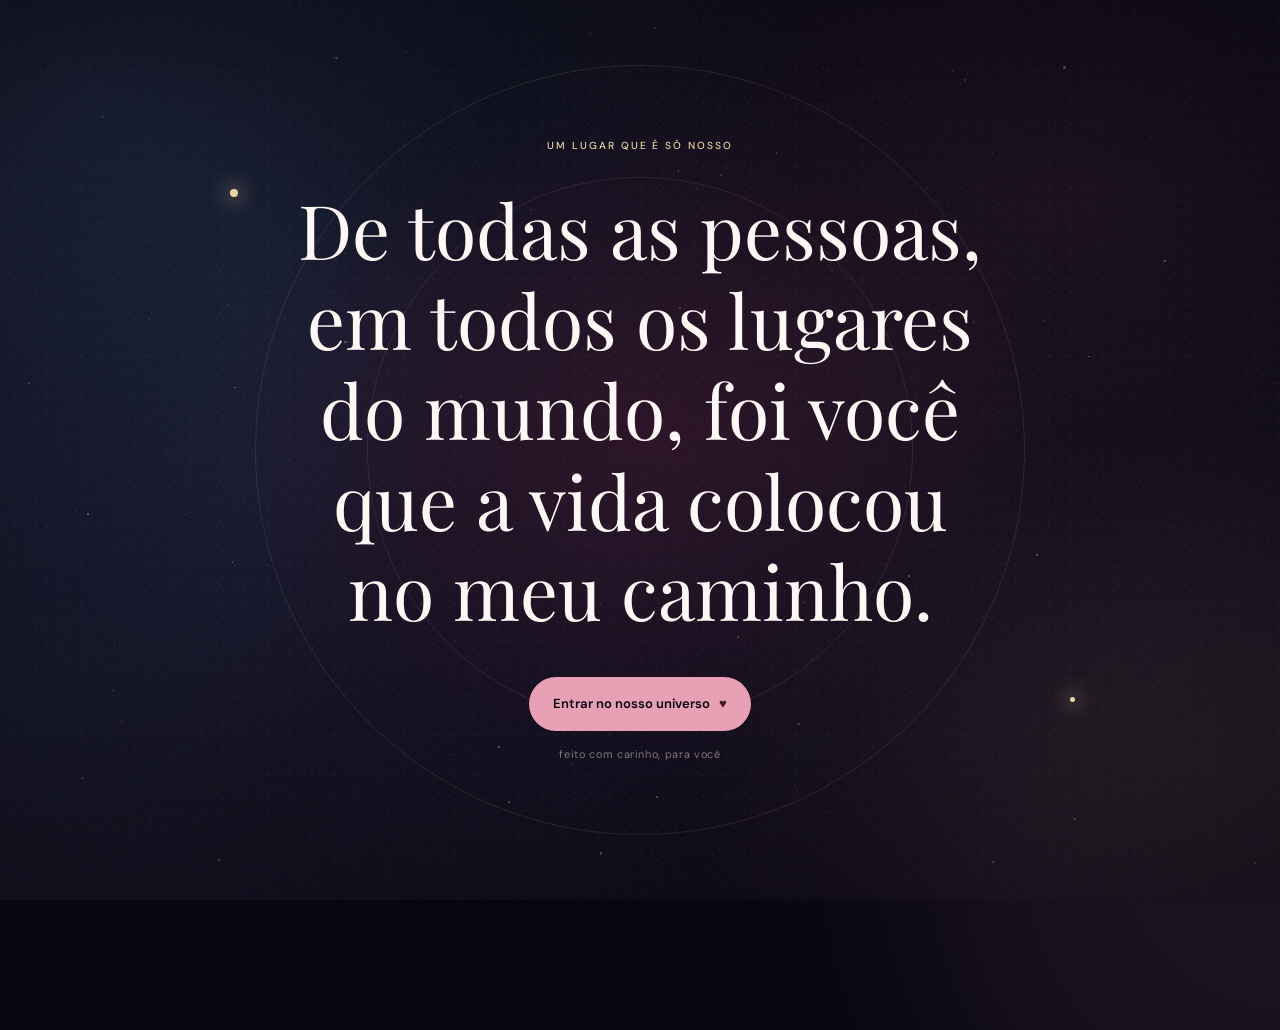
==== commit dbe218e4: "Adicionar capítulo Nossa Música e navegação com player persistente (sem áudio comercial)" ====
--- a/index.html
+++ b/index.html
@@ -10,7 +10,9 @@
 	<link rel="preconnect" href="https://fonts.gstatic.com" crossorigin>
 	<link href="https://fonts.googleapis.com/css2?family=DM+Sans:wght@400;500;600&family=Playfair+Display:ital,wght@0,400;0,500;0,600;1,400;1,500&display=swap" rel="stylesheet">
 	<link rel="stylesheet" href="style.css">
+<link rel="stylesheet" href="music.css">
 	<script src="config.js" defer></script>
+<script src="music.js" defer></script>
 	<script src="script.js" defer></script>
 </head>
 <body data-chapter="1">
@@ -37,21 +39,16 @@
 		<div class="experience" id="experience" aria-hidden="true">
 			<header class="topbar">
 				<a class="wordmark" href="./index.html" data-chapter-link aria-label="Nosso Universo, início"><span class="wordmark__spark">✳</span> nosso universo</a>
-				<div class="chapter-progress" aria-label="Progresso da história"><span class="chapter-progress__label">Capítulo 1 de 7</span><span class="chapter-progress__track"><i class="chapter-progress__fill"></i></span></div>
-				<a class="music-shortcut" href="#spotify-player">Ouvir nossa música <span aria-hidden="true">♪</span></a>
+				<div class="chapter-progress" aria-label="Progresso da história"><span class="chapter-progress__label">Capítulo 1 de 8</span><span class="chapter-progress__track"><i class="chapter-progress__fill"></i></span></div>
+				<a class="music-shortcut" href="musica.html" data-chapter-link>Ouvir nossa música <span aria-hidden="true">♪</span></a>
 			</header>
-
-			<details class="chapter-music" id="spotify-player">
-				<summary>Nossa música <span aria-hidden="true">&#10084;</span> · A trilha sonora do nosso universo</summary>
-				<div class="chapter-music__player"><iframe title="Spotify: Planos, de BK', Luccas Carlos e Arit" src="https://open.spotify.com/embed/track/7eYEQnY6Lzh3Y8jSOt3xEF?utm_source=generator&theme=0" width="100%" height="152" allow="clipboard-write; encrypted-media; fullscreen; picture-in-picture" loading="lazy" referrerpolicy="strict-origin-when-cross-origin"></iframe></div>
-			</details>
 
 			<section class="hero section-shell" id="inicio">
 				<div class="hero__copy reveal">
 					<p class="eyebrow">um universo inteiro cabe em nós</p>
 					<h2>O meu lugar<br>favorito é <em>com você.</em></h2>
 					<p class="hero__lead">Entre tantas possibilidades, existe essa certeza bonita: a vida fica mais leve quando é vivida ao seu lado.</p>
-					<a class="text-link" href="historia.html" data-chapter-link>Deslize para descobrir <span aria-hidden="true">↓</span></a>
+					<a class="text-link" href="musica.html" data-chapter-link>Descobrir nossa música <span aria-hidden="true">↓</span></a>
 				</div>
 				<div class="hero__art" aria-hidden="true">
 					<div class="hero__halo"></div>
@@ -62,13 +59,13 @@
 					<span class="hero__orbit-line"></span>
 					<span class="hero__art-caption">sob o mesmo céu</span>
 				</div>
-				<span class="hero__index" aria-hidden="true">01 — 07</span>
+				<span class="hero__index" aria-hidden="true">01 — 08</span>
 			</section>
 
 			<nav class="chapter-navigation" aria-label="Navegação entre capítulos">
 				<span aria-hidden="true"></span>
 				<p class="chapter-navigation__caption">um universo inteiro começa em nós</p>
-				<a class="chapter-nav-link chapter-nav-link--next" href="historia.html" data-chapter-link>Continuar nossa história <span aria-hidden="true">♥ →</span></a>
+				<a class="chapter-nav-link chapter-nav-link--next" href="musica.html" data-chapter-link>Descobrir nossa música <span aria-hidden="true">♥ →</span></a>
 			</nav>
 		</div>
 	</main>
--- a/music.css
+++ b/music.css
@@ -0,0 +1,39 @@
+
+.music-chapter-label{color:#e9d4a7;font-size:.73rem}
+.music-story{display:flex;flex-direction:column;align-items:center;min-height:84svh;padding-top:clamp(7.5rem,12vh,10rem);padding-bottom:3.5rem;text-align:center}
+.music-story__stars{display:flex;gap:2rem;color:#e9d4a7;letter-spacing:1rem}
+.music-story__stars span:nth-child(2){color:#e8a0b5;font-size:1.5rem}
+.music-story h1{max-width:48rem;margin:.5rem auto 0;font-family:var(--serif);font-weight:400;font-size:clamp(2.4rem,6.4vw,4.4rem);line-height:1.15}
+.music-story h1 em{color:var(--rose)}
+.music-story__subtitle{margin:.8rem 0 2rem;color:#dac9d1;font-family:var(--serif);font-size:clamp(.94rem,2.4vw,1.18rem);font-style:italic}
+.music-hero-card{display:grid;grid-template-columns:.9fr 1.1fr;align-items:center;gap:1.4rem;width:min(100%,54rem);padding:clamp(1.5rem,4vw,2.6rem);border:1px solid rgba(233,212,167,.27);border-radius:24px;background:radial-gradient(ellipse at 12% 15%,rgba(165,73,113,.22),transparent 55%),linear-gradient(125deg,rgba(25,17,36,.96),rgba(46,22,40,.95));box-shadow:0 28px 70px rgba(0,0,0,.35),inset 0 1px rgba(255,255,255,.08)}
+.music-hero-card__content{text-align:left}
+.music-overline{color:var(--gold);font-size:.63rem;letter-spacing:.16em;text-transform:uppercase}
+.music-hero-card h2{margin:.6rem 0 .1rem;font:400 clamp(2.2rem,6vw,3.5rem)/1.2 var(--serif)}
+.music-artist{color:#d8b5c2;font-size:.86rem;margin:0}
+.music-story__note{margin:1.5rem 0 1rem;color:#e5d7dc;font-size:.83rem;line-height:1.7}
+.music-disc-wrap{position:relative;display:grid;min-height:19rem;place-items:center}
+.music-disc-halo{position:absolute;width:min(96%,22rem);aspect-ratio:1;border-radius:50%;background:radial-gradient(circle,rgba(232,160,181,.27),transparent 64%);filter:blur(6px)}
+.music-disc{position:relative;display:grid;width:min(92%,17rem);aspect-ratio:1;place-items:center;border:1px solid rgba(233,212,167,.38);border-radius:50%;background:repeating-radial-gradient(circle,#221925 0,#221925 2px,#342634 3px,#141018 5px);box-shadow:0 20px 50px rgba(0,0,0,.6),inset 0 0 9px rgba(255,255,255,.15)}
+.music-disc__center{display:grid;place-items:center;width:30%;aspect-ratio:1;border:7px solid rgba(238,197,167,.2);border-radius:50%;background:radial-gradient(circle,#b86b85,#60283f 80%);color:#ffedf1;font-size:1.8rem}
+.music-disc__spark{position:absolute;color:var(--gold);text-shadow:0 0 15px var(--gold)}
+.music-disc__spark--one{top:10%;right:7%}.music-disc__spark--two{bottom:13%;left:5%;color:var(--rose)}
+body.is-music-playing .music-disc{animation:vinyl-turn 9s linear infinite}@keyframes vinyl-turn{to{transform:rotate(360deg)}}
+.music-controls{display:grid;gap:1rem}
+.music-main-button{display:inline-flex;align-items:center;justify-content:center;gap:.7rem;width:fit-content;min-height:3.1rem;padding:.8rem 1.25rem;border:1px solid #ead3b1;border-radius:99px;background:linear-gradient(130deg,#efd5bb,#e6aab9);color:#28151e;font-weight:600;font-size:.79rem;box-shadow:0 10px 30px rgba(221,155,168,.25);cursor:pointer}
+.music-main-button:hover{filter:brightness(1.07)}
+.music-seek-row{display:flex;align-items:center;gap:.65rem;color:#d6c6cb;font-size:.72rem;font-variant-numeric:tabular-nums}
+.music-seek-row input{min-width:0;flex:1;accent-color:var(--rose)}
+.music-status{min-height:2.6rem;margin:.8rem 0 0;color:#ddc5cf;font-size:.73rem;line-height:1.5}
+.music-fallback{display:inline-block;margin-top:.2rem;color:var(--gold);font-size:.75rem;text-decoration:underline;text-underline-offset:4px}
+.music-story__footnote{color:var(--gold);font:italic .9rem var(--serif);margin:2rem 0 0}
+#universe-chapter-frame{position:fixed;z-index:24;inset:0;width:100%;height:100%;border:0;background:#080711}
+#universe-chapter-frame[hidden]{display:none!important}
+.music-dock{position:fixed;z-index:50;right:1rem;bottom:calc(1rem + env(safe-area-inset-bottom,0px));display:grid;grid-template-columns:auto minmax(0,1fr);align-items:center;gap:.8rem;width:min(calc(100vw - 2rem),22rem);padding:.75rem .95rem;border:1px solid rgba(233,212,167,.35);border-radius:17px;background:rgba(24,18,34,.95);box-shadow:0 12px 35px rgba(0,0,0,.48);backdrop-filter:blur(16px)}
+.music-dock[hidden]{display:none!important}
+.music-dock__toggle{display:grid;place-items:center;width:2.6rem;height:2.6rem;border:0;border-radius:50%;background:linear-gradient(130deg,var(--gold),var(--rose));color:#261321;cursor:pointer}
+.music-dock__info{min-width:0}.music-dock__info b{display:block;font:400 .92rem var(--serif)}.music-dock__info b span{color:var(--rose)}.music-dock__info small{display:block;color:#cbbac6;font-size:.62rem}
+.music-dock__time{display:flex;align-items:center;gap:.55rem}.music-dock__time input{flex:1;min-width:0;accent-color:var(--rose)}.music-dock__time span{color:#cbbac6;font-size:.6rem}
+body.is-framed-chapter .chapter-navigation{padding-bottom:7rem}
+@media(max-width:760px){.music-story{padding-top:7rem}.music-story h1{font-size:clamp(2.2rem,10vw,3.4rem)}.music-hero-card{grid-template-columns:1fr;padding:1.4rem}.music-disc-wrap{min-height:14rem}.music-disc{width:min(50vw,11rem)}.music-hero-card__content{text-align:center}.music-main-button{width:100%}.music-dock{right:.65rem;bottom:calc(.65rem + env(safe-area-inset-bottom,0px));width:min(calc(100vw - 1.3rem),22rem)}}
+@media(prefers-reduced-motion:reduce){body.is-music-playing .music-disc{animation:none}}
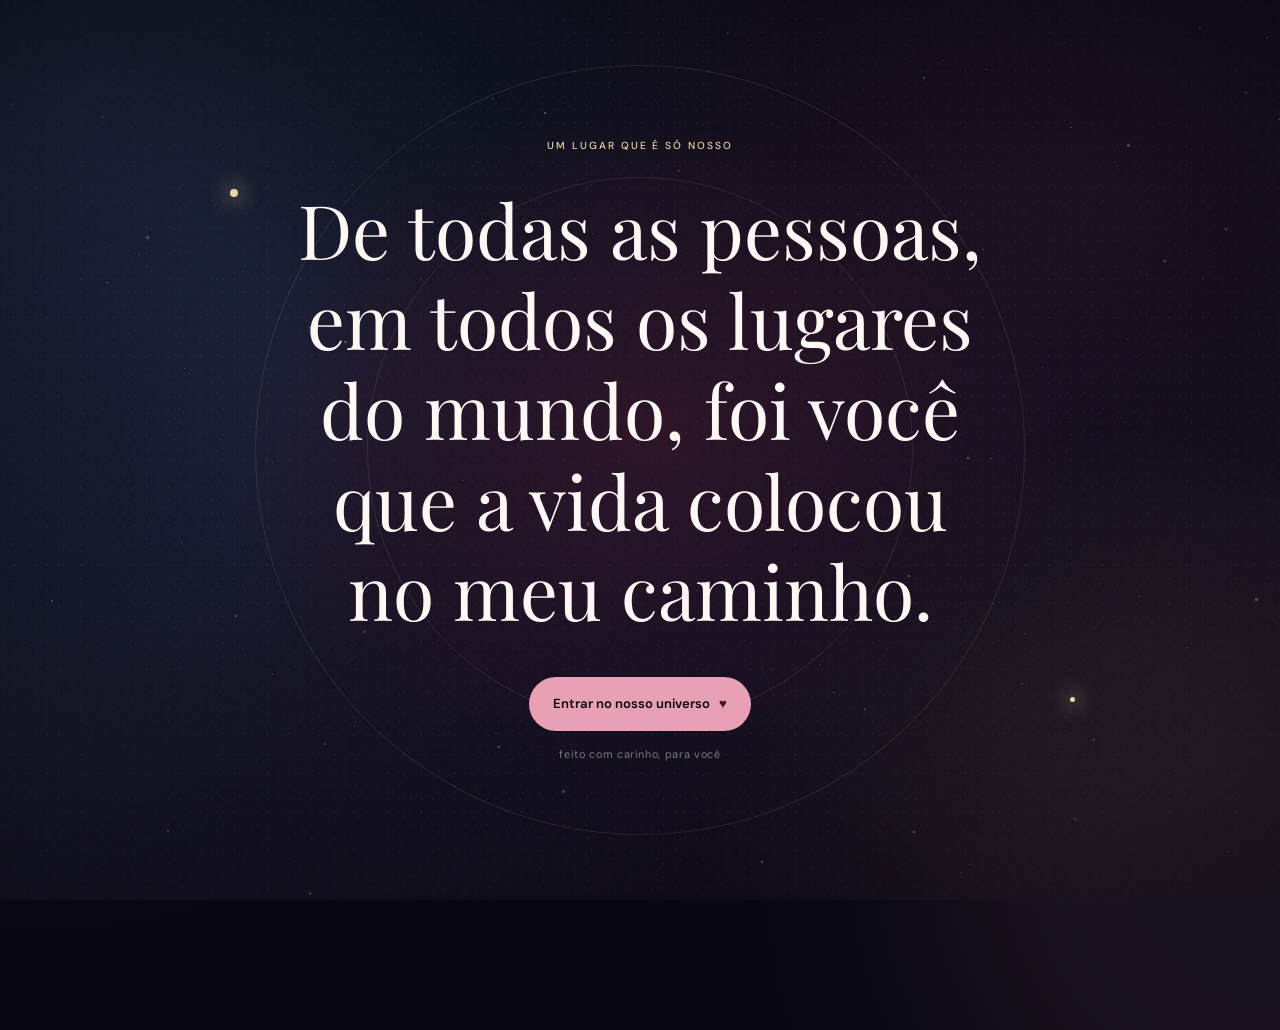
==== commit 2a252bc7: "Corrigir reprodução: incorporar vídeo YouTube diretamente em Nossa Música" ====
--- a/index.html
+++ b/index.html
@@ -40,7 +40,7 @@
 			<header class="topbar">
 				<a class="wordmark" href="./index.html" data-chapter-link aria-label="Nosso Universo, início"><span class="wordmark__spark">✳</span> nosso universo</a>
 				<div class="chapter-progress" aria-label="Progresso da história"><span class="chapter-progress__label">Capítulo 1 de 8</span><span class="chapter-progress__track"><i class="chapter-progress__fill"></i></span></div>
-				<a class="music-shortcut" href="musica.html" data-chapter-link>Ouvir nossa música <span aria-hidden="true">♪</span></a>
+				<a class="music-shortcut" href="musica.html">Ouvir nossa música <span aria-hidden="true">♪</span></a>
 			</header>
 
 			<section class="hero section-shell" id="inicio">
@@ -48,7 +48,7 @@
 					<p class="eyebrow">um universo inteiro cabe em nós</p>
 					<h2>O meu lugar<br>favorito é <em>com você.</em></h2>
 					<p class="hero__lead">Entre tantas possibilidades, existe essa certeza bonita: a vida fica mais leve quando é vivida ao seu lado.</p>
-					<a class="text-link" href="musica.html" data-chapter-link>Descobrir nossa música <span aria-hidden="true">↓</span></a>
+					<a class="text-link" href="musica.html">Descobrir nossa música <span aria-hidden="true">↓</span></a>
 				</div>
 				<div class="hero__art" aria-hidden="true">
 					<div class="hero__halo"></div>
@@ -65,7 +65,7 @@
 			<nav class="chapter-navigation" aria-label="Navegação entre capítulos">
 				<span aria-hidden="true"></span>
 				<p class="chapter-navigation__caption">um universo inteiro começa em nós</p>
-				<a class="chapter-nav-link chapter-nav-link--next" href="musica.html" data-chapter-link>Descobrir nossa música <span aria-hidden="true">♥ →</span></a>
+				<a class="chapter-nav-link chapter-nav-link--next" href="musica.html">Descobrir nossa música <span aria-hidden="true">♥ →</span></a>
 			</nav>
 		</div>
 	</main>
--- a/music.css
+++ b/music.css
@@ -37,3 +37,29 @@
 body.is-framed-chapter .chapter-navigation{padding-bottom:7rem}
 @media(max-width:760px){.music-story{padding-top:7rem}.music-story h1{font-size:clamp(2.2rem,10vw,3.4rem)}.music-hero-card{grid-template-columns:1fr;padding:1.4rem}.music-disc-wrap{min-height:14rem}.music-disc{width:min(50vw,11rem)}.music-hero-card__content{text-align:center}.music-main-button{width:100%}.music-dock{right:.65rem;bottom:calc(.65rem + env(safe-area-inset-bottom,0px));width:min(calc(100vw - 1.3rem),22rem)}}
 @media(prefers-reduced-motion:reduce){body.is-music-playing .music-disc{animation:none}}
+
+/* Player oficial do YouTube: nunca ocultar ou cobrir o vídeo durante a reprodução. */
+.youtube-slot{position:relative;width:100%;min-height:310px;margin:1rem 0 .65rem;border:1px solid rgba(233,212,167,.18);border-radius:14px;background:linear-gradient(135deg,rgba(28,20,38,.98),rgba(48,25,44,.83));}
+.youtube-slot__hint{display:flex;align-items:center;justify-content:center;min-height:300px;padding:1rem;text-align:center;color:rgba(233,212,167,.7);font-size:.78rem}
+.youtube-instruction{margin:.4rem 0;color:#f0d7df;font-size:.81rem;line-height:1.7}
+.youtube-instruction strong{color:#fff5f8;font-weight:600}
+.youtube-shell{position:fixed;z-index:80;right:1rem;bottom:calc(1rem + env(safe-area-inset-bottom,0px));display:flex;flex-direction:column;width:min(355px,calc(100vw - 1.25rem));height:280px;overflow:hidden;border:1px solid rgba(233,212,167,.4);border-radius:16px;background:#14101f;box-shadow:0 16px 45px rgba(0,0,0,.6);}
+.youtube-shell[hidden]{display:none!important}
+.youtube-shell--attached{left:var(--youtube-left);top:var(--youtube-top);width:var(--youtube-width);height:var(--youtube-height);right:auto;bottom:auto;}
+.youtube-shell__heading{height:36px;flex-shrink:0;display:flex;align-items:center;justify-content:space-between;gap:.75rem;padding:0 .85rem;background:linear-gradient(105deg,#392032,#17121f);color:#fff7f4;font-size:.72rem;}
+.youtube-shell__heading a{color:var(--gold);text-decoration:underline;text-underline-offset:3px;white-space:nowrap;font-size:.63rem}
+.youtube-shell__video{flex:1;min-height:210px}
+.youtube-shell__video iframe{display:block;border:0;width:100%;height:100%;min-width:200px;min-height:210px;background:#111;}
+body.is-framed-chapter .chapter-navigation{padding-bottom:19rem}
+body.is-framed-chapter .music-story{padding-bottom:19rem}
+@media(max-width:760px){
+.youtube-shell{right:.5rem;bottom:calc(.5rem + env(safe-area-inset-bottom,0px));height:258px;width:min(340px,calc(100vw - 1rem));}
+.youtube-shell--attached{left:var(--youtube-left);top:var(--youtube-top);width:var(--youtube-width);height:var(--youtube-height);right:auto;bottom:auto;}
+.youtube-slot{min-height:295px;}
+.youtube-slot__hint{min-height:285px;}
+}
+
+/* Reprodução direta: iframe oficial dentro do documento, sem camadas sobrepostas. */
+.youtube-inline-wrap{position:relative;width:100%;margin:1.1rem auto 0;border:1px solid rgba(233,212,167,.35);border-radius:14px;overflow:hidden;background:#080711;aspect-ratio:16/9;box-shadow:0 18px 45px rgba(0,0,0,.38)}
+.youtube-inline-player{display:block;width:100%;height:100%;border:0;min-height:220px}
+@media(max-width:760px){.youtube-inline-wrap{min-height:220px;aspect-ratio:16/10}}
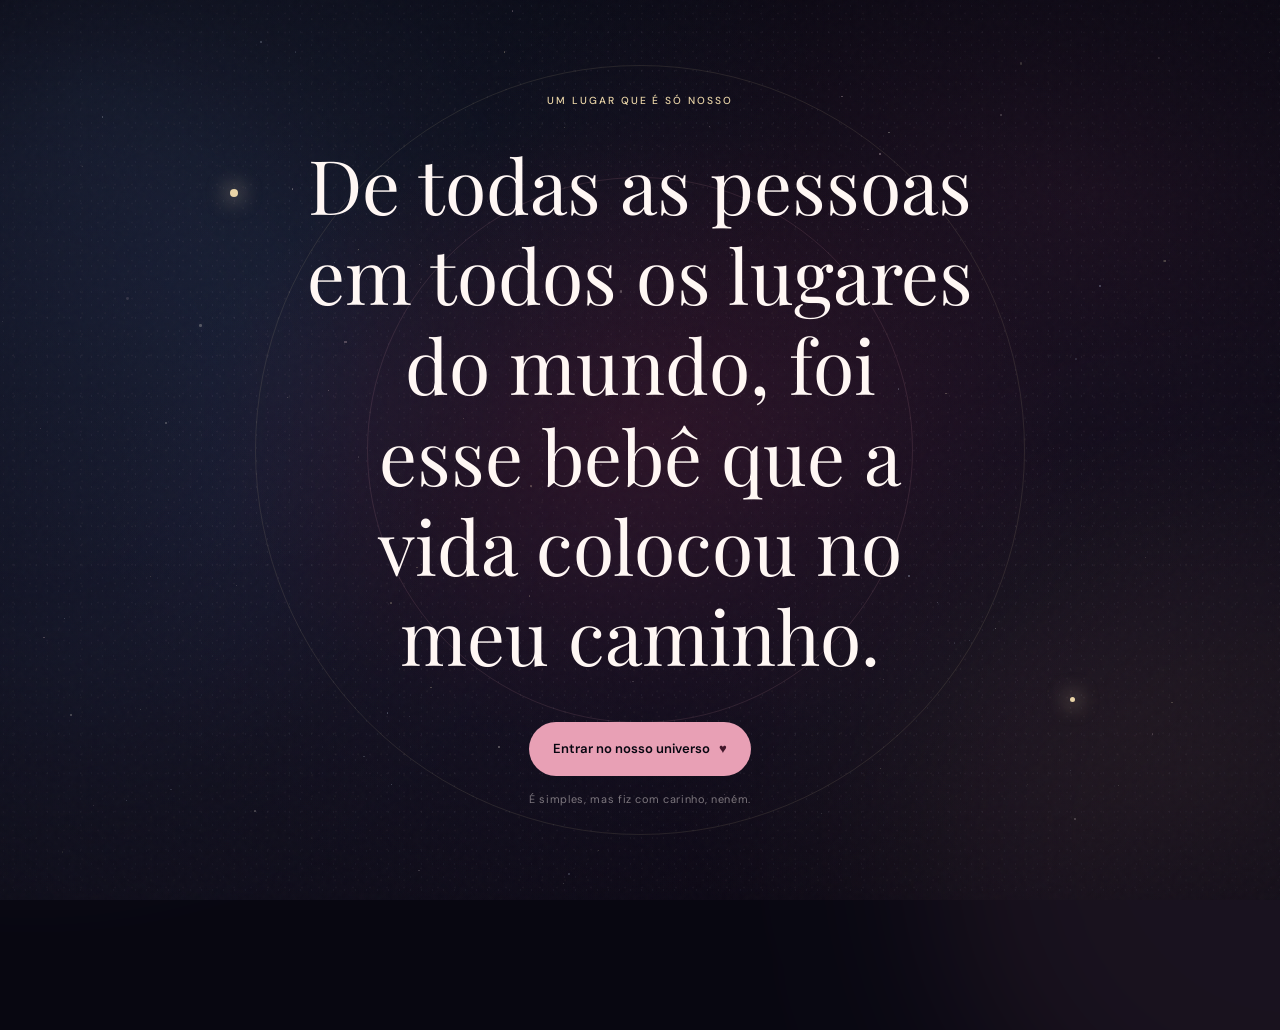
==== commit 8a9f5c61: "Personalizar mensagem de abertura do Nosso Universo" ====
--- a/index.html
+++ b/index.html
@@ -26,11 +26,11 @@
 			<div class="intro__grain" aria-hidden="true"></div>
 			<div class="intro__content">
 				<p class="eyebrow intro__eyebrow">um lugar que é só nosso</p>
-				<h1 id="intro-title">De todas as pessoas, em todos os lugares do mundo, foi você que a vida colocou no meu caminho.</h1>
+				<h1 id="intro-title">De todas as pessoas em todos os lugares do mundo, foi esse bebê que a vida colocou no meu caminho.</h1>
 				<button class="button button--primary intro__enter" id="enter-button" type="button">
 					Entrar no nosso universo <span aria-hidden="true">&#9829;</span>
 				</button>
-				<span class="intro__hint">feito com carinho, para você</span>
+				<span class="intro__hint">É simples, mas fiz com carinho, neném.</span>
 			</div>
 			<span class="intro__orbit intro__orbit--one" aria-hidden="true"></span>
 			<span class="intro__orbit intro__orbit--two" aria-hidden="true"></span>
--- a/style.css
+++ b/style.css
@@ -293,4 +293,57 @@
   .reveal { opacity: 1; transform: none; }
   .cosmic-backdrop::before { transform: none; }
   .experience.chapter-entering { animation: none; }
-}+}
+
+/* Capítulo 6: cartões mais espaçados, altos e legíveis quando virados. */
+#memory-grid {
+  grid-template-columns: repeat(3, minmax(0, 1fr));
+  gap: 1.65rem;
+  align-items: stretch;
+}
+#memory-grid .memory-card,
+#memory-grid .memory-card__inner {
+  display: block;
+  width: 100%;
+  min-height: 19rem;
+}
+#memory-grid .memory-card {
+  height: 19rem;
+  min-width: 0;
+}
+#memory-grid .memory-card__inner {
+  height: 100%;
+}
+#memory-grid .memory-card__face {
+  padding: 1.4rem;
+  overflow-wrap: anywhere;
+  box-sizing: border-box;
+}
+#memory-grid .memory-card__back {
+  gap: .75rem;
+}
+#memory-grid .memory-card__back span {
+  font-size: 1rem;
+  line-height: 1.55;
+}
+@media (max-width: 1050px) {
+  #memory-grid { grid-template-columns: repeat(2, minmax(0, 1fr)); gap: 1.5rem; }
+  #memory-grid .memory-card,
+  #memory-grid .memory-card__inner { min-height: 19rem; }
+  #memory-grid .memory-card { height: 19rem; }
+}
+@media (max-width: 760px) {
+  #memory-grid { grid-template-columns: minmax(0, 1fr); gap: 1.5rem; }
+  #memory-grid .memory-card,
+  #memory-grid .memory-card__inner { min-height: 17.5rem; }
+  #memory-grid .memory-card { height: 17.5rem; }
+  #memory-grid .memory-card__face { padding: 1.4rem; }
+  #memory-grid .memory-card__back span { font-size: 1.03rem; line-height: 1.6; }
+}
+@media (max-width: 390px) {
+  #memory-grid { gap: 1.4rem; }
+  #memory-grid .memory-card,
+  #memory-grid .memory-card__inner { min-height: 19rem; }
+  #memory-grid .memory-card { height: 19rem; }
+  #memory-grid .memory-card__back span { font-size: .98rem; }
+}
--- a/music.css
+++ b/music.css
@@ -63,3 +63,126 @@
 .youtube-inline-wrap{position:relative;width:100%;margin:1.1rem auto 0;border:1px solid rgba(233,212,167,.35);border-radius:14px;overflow:hidden;background:#080711;aspect-ratio:16/9;box-shadow:0 18px 45px rgba(0,0,0,.38)}
 .youtube-inline-player{display:block;width:100%;height:100%;border:0;min-height:220px}
 @media(max-width:760px){.youtube-inline-wrap{min-height:220px;aspect-ratio:16/10}}
+
+/* Player único: ele é exibido inteiro, sem ocultar o vídeo do YouTube. */
+body[data-chapter="2"] .youtube-slot { min-height:310px; width:100%; margin:1rem 0; display:grid; place-items:center; border:1px solid rgba(233,212,167,.28); border-radius:14px; background:linear-gradient(135deg,#100e1b,#342132); }
+body[data-chapter="2"] .youtube-slot__hint { font-size:.8rem; color:var(--gold); text-align:center; padding:1rem; }
+body[data-chapter="2"] .chapter-navigation { padding-bottom: min(38vh,21rem); }
+.youtube-shell { z-index:80; }
+.youtube-shell--attached { position:fixed; left:var(--youtube-left);top:var(--youtube-top);width:var(--youtube-width);height:var(--youtube-height);right:auto;bottom:auto; }
+#universe-chapter-frame { position:fixed;z-index:24;inset:0;width:100%;height:100%;border:0;background:#080711; }
+#universe-chapter-frame[hidden] { display:none!important; }
+body.is-framed-chapter .chapter-navigation { padding-bottom:19rem; }
+@media(max-width:760px) { .youtube-shell { width:min(340px,calc(100vw - 1rem));height:258px;right:.5rem;bottom:calc(.5rem + env(safe-area-inset-bottom,0px)); } .youtube-shell--attached { left:var(--youtube-left);top:var(--youtube-top);width:var(--youtube-width);height:var(--youtube-height);right:auto;bottom:auto; } }
+
+/* Player à esquerda e proteção dos botões de navegação. */
+.youtube-shell:not(.youtube-shell--attached){left:.85rem;right:auto;bottom:calc(.85rem + env(safe-area-inset-bottom,0px));top:auto;width:min(304px,calc(100vw - 1.7rem));height:260px}
+@media(max-width:760px){
+  .youtube-shell:not(.youtube-shell--attached){left:.55rem;right:auto;bottom:calc(.55rem + env(safe-area-inset-bottom,0px));top:auto;width:min(230px,calc(100vw - 1.1rem));height:255px}
+  .youtube-shell.youtube-shell--avoid-nav:not(.youtube-shell--attached){left:.55rem;right:auto;top:calc(5rem + env(safe-area-inset-top,0px));bottom:auto}
+}
+
+
+/* Miniplayer sempre acompanha a rolagem, fixo no canto esquerdo.
+   Vídeo inteiro e controles do YouTube continuam visíveis (mínimo 200x200). */
+.youtube-shell:not(.youtube-shell--attached),
+.youtube-shell.youtube-shell--avoid-nav:not(.youtube-shell--attached) {
+  position: fixed;
+  left: .7rem;
+  right: auto;
+  top: auto;
+  bottom: calc(.7rem + env(safe-area-inset-bottom, 0px));
+  width: 254px;
+  height: 263px;
+}
+.youtube-shell__heading { height: 31px; padding: 0 .65rem; font-size: .65rem; }
+.youtube-shell__video { min-height: 220px; }
+.youtube-shell__video iframe { min-width: 200px; min-height: 220px; }
+/* Ao chegar ao fim de um capítulo, espaço suficiente para os botões
+   subirem acima do miniplayer durante a rolagem. */
+body.is-framed-chapter .chapter-navigation { padding-bottom: 20rem; }
+@media (max-width: 760px) {
+  .youtube-shell:not(.youtube-shell--attached),
+  .youtube-shell.youtube-shell--avoid-nav:not(.youtube-shell--attached) {
+    left: .45rem;
+    right: auto;
+    top: auto;
+    bottom: calc(.45rem + env(safe-area-inset-bottom, 0px));
+    width: 214px;
+    height: 249px;
+  }
+  .youtube-shell__heading { height: 29px; padding: 0 .45rem; font-size: .58rem; }
+  .youtube-shell__video { min-height: 220px; }
+  .youtube-shell__video iframe { min-width: 200px; min-height: 220px; }
+  body.is-framed-chapter .chapter-navigation { padding-bottom: calc(18rem + env(safe-area-inset-bottom, 0px)); }
+}
+
+
+/* v4 — miniplayer COM POSIÇÃO FIXA: nunca sobe nem acompanha a posição do conteúdo. */
+.youtube-shell,
+.youtube-shell.youtube-shell--attached,
+.youtube-shell.youtube-shell--avoid-nav {
+  position: fixed !important;
+  left: .65rem !important;
+  right: auto !important;
+  top: auto !important;
+  bottom: calc(.65rem + env(safe-area-inset-bottom, 0px)) !important;
+  width: 226px !important;
+  height: 243px !important;
+  transform: none !important;
+}
+.youtube-shell__heading { height: 30px; }
+.youtube-shell__video { min-height: 210px; }
+.youtube-shell__video iframe { min-width: 200px; min-height: 210px; }
+@media(max-width:760px) {
+  .youtube-shell,
+  .youtube-shell.youtube-shell--attached,
+  .youtube-shell.youtube-shell--avoid-nav {
+    left: .4rem !important;
+    bottom: calc(.4rem + env(safe-area-inset-bottom, 0px)) !important;
+    width: 208px !important;
+    height: 236px !important;
+  }
+  .youtube-shell__heading {height: 28px;}
+  .youtube-shell__video {min-height: 205px;}
+  .youtube-shell__video iframe {min-width: 200px;min-height:205px;}
+  body.is-framed-chapter .chapter-navigation {padding-bottom: calc(18rem + env(safe-area-inset-bottom, 0px));}
+  .music-story {padding-bottom: calc(18rem + env(safe-area-inset-bottom,0px));}
+}
+
+
+/* Página Nossa Música: encaixa o mesmo player na área reservada.
+   Somente nos outros capítulos ele vira um miniplayer fixo. */
+.youtube-shell.youtube-shell--inline {
+  position: absolute !important;
+  left: var(--youtube-left) !important;
+  top: var(--youtube-top) !important;
+  right: auto !important;
+  bottom: auto !important;
+  width: var(--youtube-width) !important;
+  height: var(--youtube-height) !important;
+  transform: none !important;
+  border-radius: 14px;
+}
+.youtube-shell.youtube-shell--inline .youtube-shell__video {
+  min-height: 0;
+}
+.youtube-shell.youtube-shell--inline .youtube-shell__video iframe {
+  width: 100%;
+  height: 100%;
+  min-height: 0;
+  min-width: 0;
+}
+body[data-chapter="2"] .chapter-navigation { padding-bottom: 2.5rem; }
+body[data-chapter="2"] .music-story { padding-bottom: 3rem; }
+@media(max-width:760px) {
+  .youtube-shell.youtube-shell--inline {
+    left: var(--youtube-left) !important;
+    top: var(--youtube-top) !important;
+    bottom: auto !important;
+    width: var(--youtube-width) !important;
+    height: var(--youtube-height) !important;
+  }
+  body[data-chapter="2"] .music-story { padding-bottom: 3rem; }
+  body[data-chapter="2"] .chapter-navigation { padding-bottom: 2.5rem; }
+}
